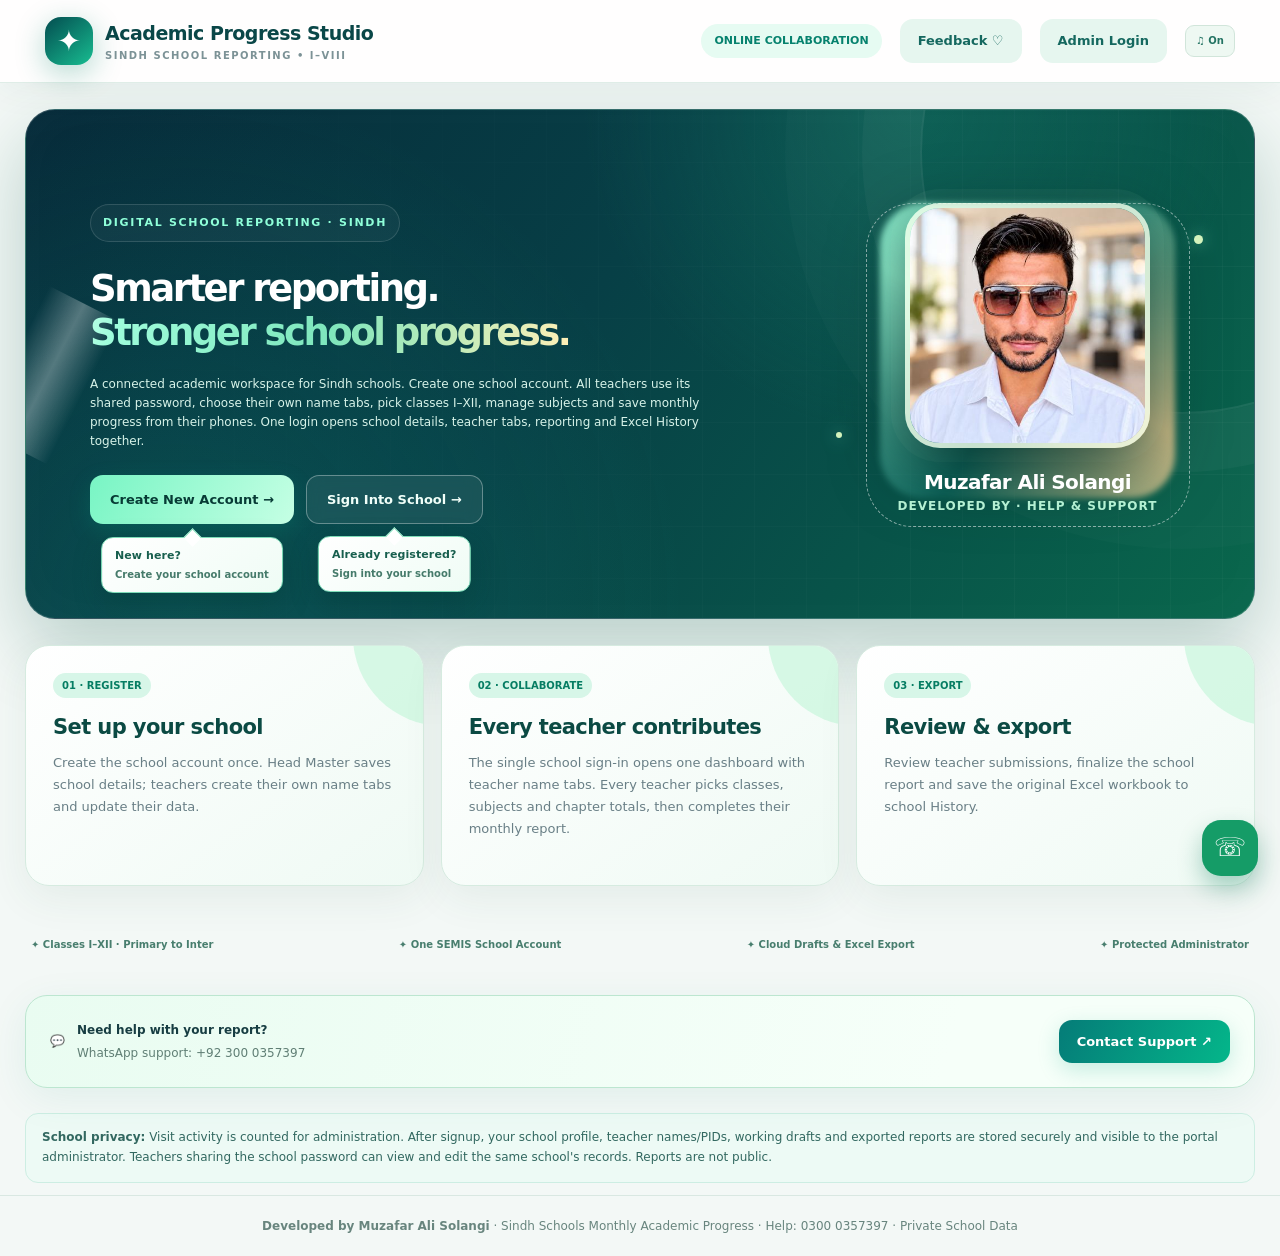
==== index.html @ fbe93593 "Remove redundant month sidebar and popover scripts; keep simple Teachers → Monthly → Excel History n" ====
<!doctype html><html lang="en"><head><meta charset="utf-8"><meta name="viewport" content="width=device-width,initial-scale=1"><meta name="description" content="School Monthly Academic Progress Portal: one SEMIS/password login, Class I–XII, cloud draft, one-sheet Excel reports and private administrator."><title>Academic Progress Studio | Sindh Schools</title><link rel="stylesheet" href="portal-ux.css?v=3"><link rel="stylesheet" href="premium-home-v2.css?v=1"><link rel="stylesheet" href="studio-v2.css?v=20"><link rel="stylesheet" href="home-navigation-v3.css?v=1"><link rel="stylesheet" href="admin-schools-v2.css?v=2"><link rel="stylesheet" href="whatsapp-recovery-v2.css?v=2"><link rel="stylesheet" href="report-premium-v4.css?v=8"><link rel="stylesheet" href="portal-refinement-v1.css?v=4"><link rel="stylesheet" href="teacher-workspace-v1.css?v=2"><link rel="stylesheet" href="school-staff-v1.css?v=2"><link rel="stylesheet" href="unified-school-v1.css?v=5">
<style>
:root{--emerald:#00a98b;--mid:#0c6c68;--dark:#072f37;--ink:#173d42;--muted:#697f86;--line:#dbeae6;--bg:#f3f8f6;--radius:20px}*{box-sizing:border-box}html{scroll-behavior:smooth}body{font-family:Inter,Segoe UI,system-ui,Arial,sans-serif;background:var(--bg);margin:0;color:var(--ink)}button,input,select,textarea{font:inherit}button{cursor:pointer;border:0}button:disabled{opacity:.55;cursor:not-allowed}a{text-decoration:none;color:inherit}.hidden{display:none!important}.wrap{max-width:1240px;margin:auto;padding:0 25px}.topbar{position:sticky;top:0;z-index:20;background:#fffefef0;backdrop-filter:blur(15px);border-bottom:1px solid #dfede7}.topinner{display:flex;align-items:center;gap:18px;min-height:82px}.logo{width:48px;height:48px;border-radius:16px;background:linear-gradient(145deg,#0d7970,#08d7a7);color:#fff;display:grid;place-items:center;font-size:29px;box-shadow:0 9px 23px #0ca68445}.wordmark b{display:block;color:#0a4748;letter-spacing:-.5px;font-size:19px}.wordmark small{display:block;color:#7c9296;font-size:10px;font-weight:800;letter-spacing:1.5px}.spacer{flex:1}.btn{border-radius:13px;padding:12px 18px;font-weight:750;font-size:13px;display:inline-flex;align-items:center;justify-content:center;gap:7px;transition:transform .2s,box-shadow .2s}.btn:hover:not(:disabled){transform:translateY(-2px)}.primary{background:linear-gradient(115deg,#057c78,#04b68a);color:white;box-shadow:0 7px 22px #00a78433}.ghost{background:#e6f6ef;color:#15685f}.line{border:1px solid #d0e6df;background:white;color:#246461}.danger{background:#ffebeb;color:#ad2530}.navrow{display:flex;gap:10px;align-items:center;flex-wrap:wrap}.hero{margin-top:32px;padding:clamp(26px,4vw,52px);border-radius:30px;background:linear-gradient(110deg,#082f3c,#076453 73%,#06a57c);display:grid;grid-template-columns:1fr 245px;gap:30px;position:relative;overflow:hidden;box-shadow:0 28px 62px #13564724;color:#fff}.hero:after{content:'';position:absolute;width:480px;height:480px;border:2px solid #ffffff15;box-shadow:0 0 0 58px #ffffff08,0 0 0 135px #ffffff04;border-radius:50%;right:-190px;top:-180px}.tag{font-size:11px;letter-spacing:1.7px;font-weight:900;color:#8bffe1}.hero h1{font-size:clamp(31px,4vw,52px);line-height:1.12;letter-spacing:-2px;max-width:720px;margin:20px 0 16px}.hero p{font-size:15px;color:#d0ede6;max-width:620px;line-height:1.8}.hero-actions{display:flex;gap:10px;flex-wrap:wrap;margin-top:22px}.portrait{position:relative;z-index:1;text-align:center;align-self:center}.portrait img{width:min(220px,100%);aspect-ratio:1;object-fit:cover;border-radius:32px;border:5px solid #ffffffa8;box-shadow:0 20px 38px #002a3780}.portrait strong{display:block;margin-top:12px;font-size:15px}.portrait small{color:#9fe9d6}.grid{display:grid;grid-template-columns:repeat(3,minmax(0,1fr));gap:20px}.panel{background:white;border:1px solid #dfece8;border-radius:24px;box-shadow:0 12px 36px #184d3912;padding:27px}.cardsection{margin:26px 0 34px}.panel h2{font-size:22px;margin:0 0 8px;letter-spacing:-.6px}.desc{font-size:13px;line-height:1.7;color:var(--muted);margin:4px 0 18px}.field{margin:14px 0}.field label{font-size:12px;color:#30575b;font-weight:800;display:block;margin-bottom:6px}.field input,.field select,.field textarea{width:100%;padding:12px 13px;border-radius:12px;border:1px solid #ccdfd9;outline:none;color:var(--ink);background:#fbfefd}.field input:focus,.field select:focus,.field textarea:focus{border-color:#0daa8a;box-shadow:0 0 0 3px #ccf8e7}.field small{color:#78908a;font-size:10px;display:block;margin-top:4px}.field textarea{min-height:100px;resize:vertical}.form2{display:grid;grid-template-columns:1fr 1fr;gap:0 13px}.whole{grid-column:1/-1}.authbox{max-width:510px;margin:38px auto}.note{padding:14px 16px;background:#edfaf5;border-radius:13px;border:1px solid #cdeee3;font-size:12px;color:#326860;line-height:1.65}.notice{margin:12px 0;color:#a83226;font-weight:650;font-size:12px;white-space:pre-wrap}.notice.success{color:#007d68}.dashboard{padding:26px 0 42px}.heading{display:flex;align-items:center;justify-content:space-between;gap:16px;flex-wrap:wrap;margin-bottom:17px}.heading h1{margin:5px 0 4px;font-size:29px;letter-spacing:-1px}.heading p{font-size:12px;color:#708681;margin:0}.metrics{display:grid;grid-template-columns:repeat(4,minmax(0,1fr));gap:16px;margin:20px 0}.metric{padding:19px;border:1px solid #dbece4;background:white;border-radius:18px}.metric small{font-size:10px;color:#768a88;font-weight:850;letter-spacing:.7px}.metric b{display:block;font-size:29px;margin:5px 0;color:#078b77}.tablewrap{width:100%;overflow:auto;border-radius:16px;border:1px solid #e2ede9}.table{width:100%;border-collapse:collapse;font-size:12px;min-width:640px}.table th{background:#edf9f4;text-align:left;padding:12px;color:#24685f}.table td{padding:13px 12px;border-top:1px solid #eaf0ee;vertical-align:top}.smallbtn{background:#e4f5ed;color:#006b5a;border-radius:9px;padding:7px 11px;font-size:11px;font-weight:800}.editorframe{display:block;border:1px solid #dcece7;border-radius:23px;width:100%;height:max(75vh,830px);background:#fff}.statusbar{border-radius:12px;padding:10px 13px;font-weight:750;background:#edf9f4;color:#006f5d;font-size:12px}.statusbar.error{background:#fff0ed;color:#b5322c}.row{display:flex;align-items:center;gap:12px;flex-wrap:wrap}.tabs{display:flex;gap:9px;flex-wrap:wrap}.tabs button{border-radius:12px;background:#e5f3ef;color:#316f67;padding:11px 15px;font-weight:800;font-size:12px}.tabs button.active{background:#0b796d;color:#fff}.support{display:flex;gap:12px;align-items:center;padding:21px;border-radius:22px;border:1px solid #c9e8db;background:linear-gradient(100deg,#edfff5,#e4f8f1);margin:25px 0}.support p{margin:4px 0 0;color:#607f75;font-size:12px}.support .spacer{flex:1}.foot{border-top:1px solid #d9e8e2;text-align:center;padding:21px 12px;font-size:12px;color:#68857e}.adminlist{max-height:65vh;overflow:auto}.tiny{color:#79918c;font-size:10px}.chip{display:inline-block;border-radius:999px;padding:5px 9px;font-size:10px;background:#dff6ea;color:#087560;font-weight:850}.pill{border-radius:100px;background:#e6fbf2;color:#06826e;font-size:11px;font-weight:800;padding:9px 13px}.urgent{background:#ffeae7;color:#ad4936}.badgecount{display:inline-flex;padding:2px 6px;border-radius:7px;background:#fbd4cd;color:#a52d25;font-size:10px;font-weight:900}.feedbackquote{padding:14px;background:#f5faf7;border-radius:12px;margin:10px 0}.feedbackquote p{margin:6px 0 8px;white-space:pre-wrap}.devbox{display:flex;align-items:center;gap:13px;padding:14px;background:white;border-radius:18px}.devbox img{width:60px;height:60px;border-radius:16px;object-fit:cover}.devbox small{display:block;color:#6e8980}.mono{font-family:ui-monospace,monospace;overflow-wrap:anywhere}.floating{position:fixed;right:22px;bottom:24px;width:56px;height:56px;border-radius:19px;background:#159c67;color:white;box-shadow:0 12px 24px #04795455;font-size:26px;z-index:29;display:grid;place-items:center}@media(max-width:820px){.hero{grid-template-columns:1fr}.portrait{display:flex;align-items:center;text-align:left;gap:14px}.portrait img{width:85px;border-radius:17px}.portrait strong{margin-top:0}.grid{grid-template-columns:1fr}.metrics{grid-template-columns:repeat(2,1fr)}.wrap{padding:0 13px}.panel{padding:18px}.hero{padding:24px}.hero h1{letter-spacing:-1px}.topinner{min-height:74px}.wordmark b{font-size:15px}.wordmark small{font-size:8px}.topinner>.ghost{display:none}.form2{grid-template-columns:1fr}}
</style></head><body>
<header class="topbar"><div class="wrap topinner"><a href="#" class="row" onclick="show('landing');return false"><div class="logo">✦</div><div class="wordmark"><b>Academic Progress Studio</b><small>SINDH SCHOOL REPORTING • I–VIII</small></div></a><div class="spacer"></div><span class="pill" id="connection">ONLINE COLLABORATION</span><button class="btn ghost" onclick="show('feedback')">Feedback ♡</button><button id="headerAdmin" class="btn ghost" onclick="show('admin-login')">Admin Login</button><button id="headerLogout" class="btn ghost hidden" onclick="logout()">Sign Out ↗</button></div></header>
<main class="wrap">
<section id="landing"><div class="hero"><div><span class="tag">DIGITAL SCHOOL REPORTING · SINDH</span><h1>Smarter academic progress.<br>One connected school workspace.</h1><p>Register once using your school's SEMIS Code. HM creates the school account once. Every teacher signs in with the school password, picks their name tab, and saves classes, subjects and monthly progress from any phone. HM reviews all monthly drafts and exports the official Excel Proforma.</p><div class="hero-actions"><button class="btn primary" onclick="show('signup')">Create School Account →</button><button class="btn line" onclick="show('signin')">Sign In to Continue</button></div></div><div class="portrait"><img src="[data-uri]" alt="Portrait of portal developer"><div><strong>Muzafar Ali Solangi</strong><small>Developed by · Help & Support</small></div></div></div>
<div class="grid cardsection"><div class="panel"><span class="chip">01 · REGISTER</span><h2>One SEMIS account</h2><p class="desc">HM creates the school account and shares the login credentials with teachers. No separate teacher accounts needed.</p></div><div class="panel"><span class="chip">02 · COLLABORATE</span><h2>Resume any month</h2><p class="desc">Drafts stay connected to the SEMIS Code. Reopen existing work from any phone or PC and carry forward previous progress.</p></div><div class="panel"><span class="chip">03 · EXPORT</span><h2>Original Excel proforma</h2><p class="desc">Export your single-sheet Excel report. Previous reports and downloaded files are accessible again from Export History.</p></div></div>
<div class="support"><div>💬</div><div><b>Need help with your report?</b><p>WhatsApp support: +92 300 0357397</p></div><div class="spacer"></div><a href="https://wa.me/923000357397?text=Assalamualaikum%2C%20I%20need%20help%20with%20the%20Academic%20Progress%20Portal" target="_blank" rel="noopener" class="btn primary">Contact Support ↗</a></div>
<p class="note"><b>School privacy:</b> Visit activity is counted for administration. After signup, your school profile, teacher names/PIDs, working drafts and exported reports are stored securely and visible to the portal administrator. Teachers sharing the school password can view and edit the same school's records. Reports are not public.</p></section>
<section id="signup" class="hidden authbox panel"><h2>Create School Account</h2><p class="desc">The HM registers the school once. Teachers can use the same school's login from different devices to complete their assigned subject details.</p><div class="nextGuide" id="signupGuide"><span class="guideIcon">✦</span><div><strong id="signupGuideTitle">Step 1 — School SEMIS Code</strong><p id="signupGuideText">Enter the school's official SEMIS Code. This will become your sign-in username.</p></div><span id="signupGuideCounter">1 / 6</span></div><form id="signupForm"><div class="field"><label>School SEMIS Code — Username</label><input name="semis" inputmode="numeric" minlength="8" maxlength="12" pattern="[0-9]{8,12}" required placeholder="e.g. 416030386"></div><div class="field"><label>Official School Name</label><input name="school_name" maxlength="220" required placeholder="GBPS / GGPS School Name"></div><div class="field"><label>Head Master / Head Mistress Name</label><input name="hm_name" maxlength="180" required placeholder="Full name"></div><div class="field"><label>Head Teacher Gender (Required)</label><select name="hm_gender" required><option value="">Select gender</option><option value="male">Male · Head Master</option><option value="female">Female · Head Mistress</option></select></div><div class="field"><label>Create School Password</label><div class="passwordLine"><input id="signupPassword" type="password" name="password" minlength="8" maxlength="128" autocomplete="new-password" required placeholder="Any mix of letters, numbers or symbols"><button type="button" class="passwordEye" data-toggle-pass="signupPassword" aria-label="Show or hide password">Show</button></div><small>Choose 8–128 characters. Letters, numbers and symbols are all accepted; numbers only are not required.</small><div class="passwordStrength"><i id="passwordStrengthBar"></i></div><small id="passwordStrengthText">Create a password that is difficult for outsiders to guess.</small></div><div class="field"><label>Confirm School Password</label><div class="passwordLine"><input id="confirmPassword" type="password" name="confirm_password" minlength="8" maxlength="128" autocomplete="new-password" required placeholder="Type your chosen password again"><button type="button" class="passwordEye" data-toggle-pass="confirmPassword" aria-label="Show or hide password">Show</button></div><small id="confirmHint">Enter exactly the same password to confirm.</small></div><div class="teacherGuide">👥 <div><strong>Multiple teachers, one school account</strong><p>Many teachers from this school can log in at the same time on their own phones to fill in their respective subject details. Each teacher should use <b>Save Draft</b> after making changes; if another teacher has saved a newer version, the portal will guide you to refresh.</p></div></div><label class="note" style="display:block"><input type="checkbox" name="ack" required> I understand that authorized school teachers and the portal administrator can access school records.</label><div class="row" style="margin-top:18px"><button class="btn primary" type="submit">Create & Continue →</button><button class="btn line" type="button" onclick="show('signin')">Already Registered?</button></div><div class="notice" id="signupMsg"></div></form></section>
<section id="signin" class="hidden authbox panel"><h2>School Login</h2><p class="desc">One login for the whole school. Enter SEMIS and school password, then open Teachers to select or create your name.</p><form id="signinForm"><div class="field"><label>SEMIS Code (Username)</label><input name="semis" inputmode="numeric" pattern="[0-9]{8,12}" required></div><div class="field"><label>School Password</label><input type="password" name="password" required></div><div class="row"><button class="btn primary">Sign In to School →</button><button type="button" class="btn ghost" onclick="show('reset')">Forgot Password?</button></div><div class="notice" id="signinMsg"></div></form><p class="teacherSignpost">HM and teachers use this one login.</p></section>
<section id="reset" class="hidden authbox panel"><h2>Forgot School Password?</h2><p class="desc">Enter the school's registered details to request account reset. The administrator will contact the Head Teacher on the same submitted WhatsApp number after approval.</p><form id="resetRequestForm">
<div class="field"><label>School SEMIS Code</label><input name="semis" inputmode="numeric" pattern="[0-9]{8,12}" maxlength="12" required placeholder="School SEMIS Username"></div>
<div class="field"><label>Official School Name</label><input name="school_name" maxlength="220" required placeholder="School name on your existing account"></div>
<div class="field"><label>Head Master / Head Mistress Name</label><input name="hm_name" maxlength="180" required placeholder="Registered HM name"></div>
<div class="field"><label>Head Teacher WhatsApp Number</label><input name="phone" inputmode="tel" maxlength="35" required placeholder="03XXXXXXXXX"></div>
<button class="btn primary" type="submit">Send Account Reset Request →</button><div id="resetMsg" class="notice" role="status" aria-live="polite"></div>
<div class="recoveryPromise">🔒 Only account access will be reset. Previously saved teachers, drafts, monthly reports and exports will stay stored in the database.</div>
</form></section>
<section id="feedback" class="hidden authbox panel"><h2>Send Portal Feedback</h2><p class="desc">Tell us what worked or needs improvement. Your message is visible to the administrator only.</p><form id="feedbackForm"><div class="field"><label>Your Name</label><input name="sender_name" required></div><div class="field"><label>School Name (Optional)</label><input name="school_name"></div><div class="field"><label>SEMIS (Optional)</label><input name="semis"></div><div class="field"><label>Rating</label><select name="rating"><option value="5">★★★★★ Excellent</option><option value="4">★★★★ Very Good</option><option value="3">★★★ Good</option><option value="2">★★ Fair</option><option value="1">★ Needs Improvement</option></select></div><div class="field"><label>Your Feedback</label><textarea name="feedback" minlength="5" maxlength="2000" required></textarea></div><button class="btn primary">Submit Private Feedback</button><div class="notice" id="feedbackMsg"></div></form></section>
<section id="admin-login" class="hidden authbox panel"><h2>Private Administrator Login</h2><p class="desc">Only the portal owner can view all school records, drafts, export files, reset requests and feedback.</p><form id="adminForm"><div class="field"><label>Admin Username</label><input name="username" autocomplete="username" required></div><div class="field"><label>Admin Password</label><input name="password" type="password" autocomplete="current-password" required></div><button class="btn primary">Secure Admin Login →</button><div class="notice" id="adminMsg"></div></form></section>
<section id="schooldash" class="hidden dashboard"><div class="heading"><div><span class="tag" style="color:#078875">SCHOOL WORKSPACE</span><h1 id="dashName">School Dashboard</h1><p id="dashSemis"></p></div><div class="row"><span class="pill">School Workspace · Online</span><button class="btn ghost" onclick="logout()">Sign Out</button></div></div><div class="metrics" id="schoolMetrics"></div><div class="tabs" id="schoolTabs"><button class="active" data-workflow-tab="teachers" onclick="dashTab('teachers',this)">1 · Teachers & Subjects</button><button data-workflow-tab="history" onclick="dashTab('history',this)">3 · Excel History</button></div><div class="simpleWorkflow" id="simpleWorkflow" aria-label="Academic reporting workflow"><span><b>1</b> Teachers & Subjects</span><span><b>2</b> Monthly Progress</span><span><b>3</b> Final → Submit → Export</span></div>
<div id="school-overview" class="panel" style="margin-top:16px"><h2>Monthly Academic Reports</h2><p class="desc">Select a reporting month, reopen existing work, or start a new month. Chapters completed earlier will carry forward automatically when you create the next month's draft.</p><div class="workflowStrip"><span><b>1</b> Select Month</span><span><b>2</b> Add Teachers</span><span><b>3</b> Update Subjects</span><span><b>4</b> Save Draft</span><span><b>5</b> Export Excel</span></div><div class="row" style="margin:18px 0"><div class="monthPicker"><div><label for="newMonthName">Reporting Month</label><select id="newMonthName" aria-label="Select reporting month"><option value="01">January</option><option value="02">February</option><option value="03">March</option><option value="04">April</option><option value="05">May</option><option value="06">June</option><option value="07">July</option><option value="08">August</option><option value="09">September</option><option value="10">October</option><option value="11">November</option><option value="12">December</option></select></div><div><label for="newMonthYear">Reporting Year</label><select id="newMonthYear" aria-label="Select reporting year"></select></div><button class="btn primary" type="button" onclick="openSelectedMonth()">Open / Start Month →</button></div><p id="monthGuide" class="monthGuide">Step 1: Select your reporting month and year. Step 2: Open or resume the report. Step 3: Save your draft as teachers work.</p></div><div id="periodTable"></div></div>
<div id="school-editor" class="hidden" style="margin-top:16px"><div class="row" style="margin:13px 0"><b id="editorTitle">Report Editor</b><span class="spacer"></span><span id="saveStatus" class="statusbar">Loading school draft…</span><button class="btn ghost" onclick="manualSaveDraft()">Save Draft Now</button><button class="btn line" onclick="dashTab('history',document.querySelectorAll('#schoolTabs button')[2])">Export History</button></div><iframe id="editor" class="editorframe" src="MPR_Online_Editor.html?v=13" title="STBB Course Builder and Excel Proforma"></iframe></div>
<div id="school-history" class="hidden panel" style="margin-top:16px"><div class="heading"><div><h2>Exported Report History</h2><p>Original Excel .xlsx files remain linked to your school SEMIS account.</p></div><button class="btn ghost" onclick="loadHistory()">Refresh ↻</button></div><div id="historyTable"></div></div>
<div id="school-teachers" class="hidden" style="margin-top:12px"><div class="unifiedTeachersHeading"><div><span>ONE SCHOOL ACCOUNT · SHARED TEAM</span><h2>Teachers & Subject Progress</h2><p>Select your name, choose classes, manage subjects, and save monthly progress. All data stays with your school.</p></div><button class="btn ghost" type="button" onclick="SharedStaff.enter(true)">↻ Refresh Teachers</button></div><div id="teacherdash" class="teacherDash">
<div class="teacherDashHeader"><div><span>TEAM WORKSPACE</span><h1 id="teacherHeading">Teaching Staff</h1><p id="teacherSemis"></p></div><div class="teacherTopNav"><button type="button" data-teacher-home>⌂ Names</button><button type="button" data-teacher-back>← Back</button><button type="button" onclick="dashTab('overview',document.querySelector('#schoolTabs button'))">School Home ↗</button></div></div>
<div class="teacherDashTabs" id="teacherTabs"></div><div class="teacherDashGrid"><aside id="teacherSide"></aside><div id="teacherView"><div class="teacherLoading">Loading your profile…</div></div></div><p id="teacherNotice" role="status" aria-live="polite"></p>
</div></div>
 <div id="school-feedbackschool" class="hidden panel" style="margin-top:16px"><h2>Help & Feedback</h2><p class="desc">Portal feedback is private to its developer and administrator.</p><button class="btn primary" onclick="show('feedback')">Send Feedback →</button><a class="btn ghost" href="https://wa.me/923000357397" target="_blank" rel="noopener">WhatsApp Help ↗</a></div></section>
<section id="admindash" class="hidden dashboard"><div class="heading"><div><span class="tag" style="color:#078875">PRIVATE MANAGEMENT</span><h1>Administrator Control Center</h1><p>School accounts, drafts, exports, feedback and password approvals.</p></div><div class="row"><span id="pendingBadge" class="pill urgent hidden">Pending Recovery</span><button class="btn ghost" onclick="loadAdmin()">Refresh ↻</button><button class="btn ghost" onclick="logout()">Sign Out</button></div></div><div class="metrics" id="adminMetrics"></div><div class="tabs" id="adminTabs"><button class="active" onclick="adminTab('schools',this)">Schools</button><button onclick="adminTab('drafts',this)">Saved Work</button><button onclick="adminTab('reports',this)">Exported Files</button><button onclick="adminTab('feedback',this)">Feedback</button><button onclick="adminTab('resets',this)">Reset Requests <span id="resetCount" class="badgecount">0</span></button></div>
<div class="panel" style="margin-top:16px"><div class="row" style="margin-bottom:15px"><input id="adminSearch" oninput="renderAdminTables()" placeholder="Search school / SEMIS / HM" style="flex:1;max-width:420px;padding:11px;border:1px solid #d7e7df;border-radius:12px"><span class="spacer"></span><span class="tiny">School data is accessible only after admin sign-in.</span></div><div id="admin-schools"></div><div id="admin-drafts" class="hidden"></div><div id="admin-reports" class="hidden"></div><div id="admin-feedback" class="hidden"></div><div id="admin-resets" class="hidden"></div></div>
<div id="adminEdit" class="hidden" style="margin-top:17px"><div class="row" style="margin:10px 0"><b id="adminEditTitle">School Report</b><span class="spacer"></span><span id="adminSaveStatus" class="statusbar">Ready</span><button class="btn ghost" onclick="manualSaveDraft()">Save Reviewed Changes</button></div><iframe id="adminEditor" class="editorframe" src="MPR_Online_Editor.html?v=12" title="Administrator editable school draft"></iframe></div>
<div class="panel" style="margin-top:16px"><h2>Change Admin Password</h2><p class="desc">The admin password is stored as a salted hash on the server, never in the website source.</p><form id="changeAdminForm" class="row"><input name="old_password" type="password" placeholder="Current password" required style="padding:10px;border-radius:10px;border:1px solid #d5e6dc"><input name="new_password" type="password" minlength="10" placeholder="New secure password (10+ chars)" required style="padding:10px;border-radius:10px;border:1px solid #d5e6dc"><button class="btn ghost">Change Password</button><span id="changeAdminMsg" class="notice"></span></form></div></section>
</main><div id="saveFloat" class="saveFloat hidden" aria-live="polite"><div class="saveFloatInfo"><span class="syncPulse" id="syncPulse"></span><span id="liveSaveText"></span></div><button type="button" id="floatingSaveBtn" onclick="manualSaveDraft()">💾 Save Draft</button></div><div id="saveDialog" class="saveDialog hidden" role="dialog" aria-modal="true" aria-labelledby="saveDialogTitle"><div class="saveBackdrop"></div><div class="saveCard"><div class="saveIcon" id="saveDialogIcon">💾</div><h2 id="saveDialogTitle">Unsaved Draft Changes</h2><p id="saveDialogBody">Your latest changes have not been saved to the cloud. Save before signing out.</p><div id="saveDialogActions" class="saveActions"><button class="btn primary" type="button" onclick="saveAndLogout()">Save Draft & Sign Out</button><button class="btn ghost" type="button" onclick="closeSaveDialog()">Continue Editing</button></div><p class="saveDialogHint" id="saveDialogHint">Your work will stay linked to this school.</p></div></div><div id="saveToast" class="saveToast hidden" role="status" aria-live="polite"></div><footer class="foot"><b>Developed by Muzafar Ali Solangi</b> · Sindh Schools Monthly Academic Progress · Help: <a href="https://wa.me/923000357397" target="_blank">0300 0357397</a> · Private School Data</footer><a class="floating" href="https://wa.me/923000357397" target="_blank" rel="noopener" title="WhatsApp Help">☏</a>
<script>
'use strict';
const API='https://oypqcizrlhdouygvazyb.supabase.co/functions/v1/mpr-secure-portal';
const $=id=>document.getElementById(id);const esc=v=>String(v??'').replace(/[&<>"']/g,c=>({'&':'&amp;','<':'&lt;','>':'&gt;','"':'&quot;',"'":'&#39;'}[c]));
let auth=JSON.parse(localStorage.getItem('mpr_session_v1')||'null'),account=null,period=null,version=0,saveTimer=null,pendingState=null,saving=false,editorReady=false,adminEdit=null,adminData=null,history=[],periods=[],template=null,activeView='landing';
let monthNow=new Date();
function show(id){document.querySelectorAll('main.wrap > section').forEach(s=>s.classList.add('hidden'));$(id)?.classList.remove('hidden');activeView=id;$('headerLogout').classList.toggle('hidden',!auth);$('headerAdmin').classList.toggle('hidden',!!auth);window.scrollTo(0,0)}
async function request(action,data={},protectedCall=true){const headers={'Content-Type':'application/json'};if(protectedCall&&auth?.token)headers.Authorization='Bearer '+auth.token;const resp=await fetch(API,{method:'POST',headers,body:JSON.stringify({action,...data}),cache:'no-store'});let result=await resp.json().catch(()=>({}));if(!resp.ok||result.error){const err=new Error(result.error||'Request failed: '+resp.status);err.httpStatus=resp.status;throw err;}return result}
function status(msg,bad=false,which='saveStatus'){let el=$(which);if(el){el.textContent=msg;el.classList.toggle('error',!!bad)}}
function formObj(form){return Object.fromEntries(new FormData(form).entries())}
function setNotice(id,s,good=false){$(id).textContent=s;$(id).classList.toggle('success',good)}
function saveAuth(r){auth={token:r.token,admin:r.admin,role:r.role||(r.admin?'admin':'hm'),teacher_id:r.teacher_id||null,semis:r.semis,expires_at:r.expires_at};localStorage.setItem('mpr_session_v1',JSON.stringify(auth))}
async function postLogin(result){saveAuth(result);if(auth.admin){show('admindash');await loadAdmin()}else{const me=await request('me');auth.role=me.role||auth.role;account=me.school;localStorage.setItem('mpr_account_cache',JSON.stringify(account));localStorage.setItem('mpr_session_v1',JSON.stringify(auth));show('schooldash');await refreshSchool()}}
$('signupForm').onsubmit=async e=>{e.preventDefault();let f=formObj(e.target);if(f.password!==f.confirm_password){setNotice('signupMsg','Passwords do not match. Please confirm your password.');$('confirmPassword').focus();return}setNotice('signupMsg','Creating your school account…');try{await postLogin(await request('signup',f,false));setNotice('signupMsg','School registered successfully',true)}catch(err){setNotice('signupMsg',err.message)}};
$('signinForm').onsubmit=async e=>{e.preventDefault();setNotice('signinMsg','Signing in…');try{await postLogin(await request('signin',formObj(e.target),false))}catch(err){setNotice('signinMsg',err.message)}};
$('adminForm').onsubmit=async e=>{e.preventDefault();try{await postLogin(await request('admin-signin',formObj(e.target),false))}catch(err){setNotice('adminMsg',err.message)}};
$('resetRequestForm').onsubmit=async e=>{e.preventDefault();try{let r=await request('request-reset',formObj(e.target),false);setNotice('resetMsg',r.message||'Sent to administrator.',true)}catch(err){setNotice('resetMsg',err.message)}};
$('recoveryForm').onsubmit=async e=>{e.preventDefault();try{await postLogin(await request('reset-confirm',formObj(e.target),false));setNotice('recoveryMsg','Account restored; all previous reports remain saved.',true)}catch(err){setNotice('recoveryMsg',err.message)}};
$('feedbackForm').onsubmit=async e=>{e.preventDefault();try{await request('feedback',formObj(e.target),false);setNotice('feedbackMsg','Thank you! Feedback sent privately.',true);e.target.reset()}catch(err){setNotice('feedbackMsg',err.message)}};
$('changeAdminForm').onsubmit=async e=>{e.preventDefault();try{let r=await request('admin-change-password',formObj(e.target));$('changeAdminMsg').textContent=r.message;setTimeout(logout,1800)}catch(err){$('changeAdminMsg').textContent=err.message}};
async function logout(){try{if(auth)await request('logout')}catch{}auth=null;account=null;version=0;pendingState=null;period=null;adminEdit=null;localStorage.removeItem('mpr_session_v1');show('landing')}
function dashTab(tab,btn){if(['overview','editor','feedbackschool'].includes(tab)){if(typeof Studio!=='undefined'){Studio.showPanel();return}tab='teachers';}['overview','editor','history','feedbackschool','teachers'].forEach(t=>$('school-'+t).classList.toggle('hidden',t!==tab));document.querySelectorAll('#schoolTabs button').forEach(x=>x.classList.toggle('active',x===btn));const line=$('simpleWorkflow');if(line)line.dataset.active=tab==='teachers'?'teachers':tab==='history'?'history':'progress';if(tab==='history')loadHistory();if(tab==='teachers'&&typeof SharedStaff!=='undefined')SharedStaff.enter()}
function adminTab(tab,btn){['schools','drafts','reports','feedback','resets'].forEach(t=>$('admin-'+t).classList.toggle('hidden',t!==tab));document.querySelectorAll('#adminTabs button').forEach(x=>x.classList.toggle('active',x===btn));renderAdminTables()}
function oneMetric(name,val){return '<div class="metric"><small>'+esc(name)+'</small><b>'+esc(val)+'</b></div>'}
async function refreshSchool(){let [p,h]=await Promise.all([request('periods'),request('history')]);periods=p.periods||[];history=h.exports||[];$('dashName').textContent=account.school_name;$('dashSemis').textContent='SEMIS '+account.semis+' · '+(account.hm_gender==='female'?'HEAD MISTRESS':'HEAD MASTER')+': '+account.hm_name;$('schoolMetrics').innerHTML=oneMetric('SAVED MONTHS',periods.length)+oneMetric('EXPORTED REPORTS',history.length)+oneMetric('TEACHER ACCESS','One school account')+oneMetric('ONLINE STATUS','Connected');renderPeriodTable()}
function renderPeriodTable(){$('periodTable').innerHTML=periods.length?'<div class="tablewrap"><table class="table"><thead><tr><th>Month</th><th>Last Update</th><th>Version</th><th>Action</th></tr></thead><tbody>'+periods.map(p=>'<tr><td><b>'+esc(p.period)+'</b></td><td>'+esc(new Date(p.updated_at).toLocaleString())+'</td><td>'+esc(p.version)+'</td><td><button class="smallbtn" onclick="openMonth(\''+esc(p.period)+'\')">Continue →</button></td></tr>').join('')+'</tbody></table></div>':'<div class="note">No monthly draft yet. Choose a reporting month and press Open / Start Month.</div>'}
async function openMonth(p){if(typeof Studio!=='undefined'&&auth&&!auth.admin){if(!Studio.getSetup())await Studio.activate();if(Studio.getSetup()){await Studio.openPeriod(p);Studio.showPanel();return;}}if(!/^20\d\d-(0[1-9]|1[0-2])$/.test(p||'')){alert('Select a valid year and month.');return}try{await flushDraft();period=p;adminEdit=null;status('Loading school draft…');let init=template?structuredClone(template):null;if(!init){let fr=$('editor');if(fr.contentWindow){fr.contentWindow.postMessage({type:'mpr-template-pull'},location.origin)};throw new Error('Editor is preparing; please try again in a second')}init.schoolName=account.school_name;init.semis=account.semis;init.hmName=account.hm_name;init.hmDesignation=account.hm_gender==='female'?'HEAD MISTRESS':'HEAD MASTER';init.teachers=[{id:'t1',name:account.hm_name,pid:'',designation:'PST (BPS-14)'}];for(let bks of Object.values(init.books||{}))for(let b of bks){b.previous=0;b.current=0;b.notebook=0;b.cleanliness='';b.feedback='';b.suggestion=''}
let r=await request('open-period',{period:p,initial_state:init});version=r.version;pendingState=r.state;$('editorTitle').textContent='School Draft · '+p;dashTab('editor',document.querySelectorAll('#schoolTabs button')[1]);let frame=$('editor');if(editorReady)frame.contentWindow.postMessage({type:'mpr-hydrate',state:r.state},location.origin);status('✓ Draft loaded · version '+version);await refreshSchool()}catch(e){status(e.message,true);alert(e.message)}}
async function flushDraft(){if(saveTimer){clearTimeout(saveTimer);saveTimer=null}if(!pendingState||!period||!auth)return;if(saving)return;let state=structuredClone(pendingState),ver=version;pendingState=null;saving=true;status('Saving school draft…',false,auth.admin?'adminSaveStatus':'saveStatus');try{let r=auth.admin?await request('admin-save',{semis:adminEdit.semis,period:adminEdit.period,state,version:ver}):await request('save-draft',{period,state,version:ver});version=r.version;status('✓ Cloud saved · version '+version,false,auth.admin?'adminSaveStatus':'saveStatus')}catch(err){if(err.message.includes('Another teacher')||err.message.includes('changed elsewhere')){localStorage.setItem('mpr_conflict_backup',JSON.stringify({state,at:new Date().toISOString()}));status('⚠ Changes elsewhere: your unsaved work was backed up locally. Reload the latest report.',true,auth.admin?'adminSaveStatus':'saveStatus');alert('Another teacher saved a newer draft. Your current edits were backed up locally; reload the month before continuing.')}else{pendingState=state;status('⚠ Save failed: '+err.message,true,auth.admin?'adminSaveStatus':'saveStatus')}}finally{saving=false;if(pendingState&&!saveTimer)saveTimer=setTimeout(flushDraft,1600)}}
window.addEventListener('message',async e=>{if(e.origin!==location.origin)return;let frame=auth?.admin?$('adminEditor'):$('editor');if(e.source!==frame.contentWindow)return;let d=e.data||{};if(d.type==='mpr-editor-ready'){template=d.state;editorReady=true;if(pendingState)frame.contentWindow.postMessage({type:'mpr-hydrate',state:pendingState},location.origin);return}if(d.type==='mpr-save'){if(!auth||(!period&&!adminEdit))return;pendingState=d.state;status('Editing · cloud save queued',false,auth.admin?'adminSaveStatus':'saveStatus');clearTimeout(saveTimer);saveTimer=setTimeout(flushDraft,1450);return}if(d.type==='mpr-export-error'&&!auth.admin){const msg='Workbook generation failed: '+String(d.error||'Please retry');status(msg,true);if(typeof Studio!=='undefined')Studio.exportMessage?.(msg,true);return}
if(d.type==='mpr-export'&&!auth.admin){
  const frameReply=(ok,error='')=>{try{frame.contentWindow.postMessage({type:'mpr-export-ack',ok,error},location.origin)}catch{}};
  const studioMonth=(typeof Studio!=='undefined'&&Studio.activePeriod?.())||'';
  const targetMonth=studioMonth||period||d.period;
  let archived=false;
  try{
   if(!/^20\d\d-(0[1-9]|1[0-2])$/.test(targetMonth||''))throw Error('Select a reporting month in Monthly Studio before exporting.');
   if(d.period&&d.period!==targetMonth)throw Error('Excel month does not match the selected reporting month. Reopen this month.');
   if(!d.xlsx_base64||!d.filename||!d.state)throw Error('Excel data was not generated correctly.');
   period=targetMonth;
   status('Archiving '+targetMonth+' Excel to cloud History…');
   const report=await request('export',{period:targetMonth,filename:d.filename,xlsx_base64:d.xlsx_base64,state:d.state});
   if(!report.ok)throw Error('Cloud did not confirm Excel storage.');
   archived=true;
   status('✓ Excel archived. Preparing the file download…');
   await Promise.allSettled([loadHistory(),refreshSchool()]);
   if(typeof Studio!=='undefined'&&!auth.admin&&Studio.activePeriod?.()===targetMonth){
    await Studio.markExported();Studio.showPanel();
   }
   try{
    const delivery=MPRDownloads.saveExcel(d.xlsx_base64,d.filename);
    status('✓ '+delivery.message);
    if(typeof Studio!=='undefined')Studio.exportMessage?.('✓ Excel saved to History. '+delivery.message);
    frameReply(true);
   }catch(downloadError){
    status('✓ Excel saved in History. Open History and tap Download: '+downloadError.message,true);
    if(typeof Studio!=='undefined')Studio.exportMessage?.('Excel archived. Open Excel History to download.',true);
    frameReply(true);
   }
  }catch(err){
   status((archived?'✓ Excel already archived. Download from History: ':'⚠ Export failed: ')+err.message,!archived);
   if(typeof Studio!=='undefined')Studio.exportMessage?.((archived?'File archived; retry from Excel History. ':'Export failed: ')+err.message,!archived);
   frameReply(archived,String(err.message||'Please retry'));
  }
 }
});
async function loadHistory(){try{history=(await request('history')).exports||[];let html=history.length?'<div class="exportHistorySummary"><strong>'+history.length+' Excel file'+(history.length===1?'':'s')+' archived</strong><small>Download or view each saved export.</small></div><div class="tablewrap"><table class="table"><tr><th>Date</th><th>Month</th><th>Excel File</th><th>Action</th></tr>'+history.map(x=>'<tr><td>'+esc(new Date(x.created_at).toLocaleString())+'</td><td>'+esc(x.period)+'</td><td>'+esc(x.filename)+'</td><td><button class="smallbtn" onclick="downloadHistory(\''+esc(x.id)+'\')">Download ⬇</button> <button type="button" class="smallbtn" data-export-details="'+esc(x.id)+'">Details & Analytics ↗</button> <button class="smallbtn" onclick="reEditMonth(\''+esc(x.period)+'\')">Re-edit Month ✎</button></td></tr>').join('')+'</table></div>':'<div class="note">No reports exported yet. Once you Submit and Export the monthly report, the Excel file appears here.</div>';$('historyTable').innerHTML=html}catch(e){$('historyTable').textContent=e.message}}
async function reEditMonth(reportMonth){if(!auth||auth.admin)return;const open=typeof Studio!=='undefined'&&Studio.openPeriod;if(!open)return alert('Editor is initializing; open Guided School Studio.');if(!confirm('Open '+reportMonth+' for editing? Your previously exported Excel file will remain safely in History.'))return;await Studio.openPeriod(reportMonth);Studio.showPanel();}
async function downloadHistory(id){try{status('Fetching original Excel file from History…');const data=await request('download-export',{id});const delivery=MPRDownloads.saveExcel(data.xlsx_base64,data.filename);status('✓ '+delivery.message)}catch(e){status('⚠ Download failed: '+e.message,true);alert('Excel Download failed: '+e.message)}}
async function loadAdmin(){try{adminData=await request('admin-overview');let d=adminData,pending=d.resets.filter(r=>r.status==='pending').length;$('adminMetrics').innerHTML=oneMetric('VISITS',d.visits)+oneMetric('UNIQUE SESSIONS',d.unique_sessions)+oneMetric('SCHOOLS',d.schools.length)+oneMetric('EXPORTS',d.exports.length);$('resetCount').textContent=pending;$('pendingBadge').classList.toggle('hidden',!pending);if(pending)$('pendingBadge').textContent=pending+' password request'+(pending>1?'s':'')+' awaiting approval';renderAdminTables()}catch(e){alert('Admin records unavailable: '+e.message)}}
function renderAdminTables(){if(!adminData)return;let d=adminData,q=$('adminSearch').value.trim().toLowerCase();function relevant(semis,other=''){return(semis+' '+other).toLowerCase().includes(q)}let schools=d.schools.filter(x=>relevant(x.semis,x.school_name+' '+x.hm_name));$('admin-schools').innerHTML='<h2>Registered Schools ('+schools.length+')</h2><div class="tablewrap"><table class="table"><tr><th>SEMIS</th><th>School</th><th>Head Teacher</th><th>Drafts</th><th>Exports</th></tr>'+schools.map(x=>'<tr><td class="mono">'+esc(x.semis)+'</td><td><b>'+esc(x.school_name)+'</b><br><span class="tiny">'+esc(new Date(x.created_at).toLocaleDateString())+'</span></td><td>'+esc(x.hm_name)+'</td><td>'+d.drafts.filter(z=>z.semis===x.semis).length+'</td><td>'+d.exports.filter(z=>z.semis===x.semis).length+'</td></tr>').join('')+'</table></div>';
let dr=d.drafts.filter(x=>relevant(x.semis));$('admin-drafts').innerHTML='<h2>Saved Work ('+dr.length+')</h2><div class="tablewrap"><table class="table"><tr><th>School</th><th>Month</th><th>Last Saved</th><th>Review / Edit</th></tr>'+dr.map(x=>'<tr><td>'+esc(x.semis)+'</td><td>'+esc(x.period)+'</td><td>'+esc(new Date(x.updated_at).toLocaleString())+'</td><td><button class="smallbtn" onclick="adminOpenDraft(\''+esc(x.semis)+'\',\''+esc(x.period)+'\')">Open Draft ↗</button></td></tr>').join('')+'</table></div>';
let ex=d.exports.filter(x=>relevant(x.semis));$('admin-reports').innerHTML='<h2>Exported Excel Files ('+ex.length+')</h2><div class="tablewrap"><table class="table"><tr><th>SEMIS</th><th>Month</th><th>File</th><th>Download</th></tr>'+ex.map(x=>'<tr><td>'+esc(x.semis)+'</td><td>'+esc(x.period)+'</td><td>'+esc(x.filename)+'</td><td><button class="smallbtn" onclick="downloadHistory(\''+esc(x.id)+'\')">Download ⬇</button> <button type="button" class="smallbtn" data-export-details="'+esc(x.id)+'">Details & Analytics ↗</button></td></tr>').join('')+'</table></div>';
$('admin-feedback').innerHTML='<h2>Private Feedback ('+d.feedback.length+')</h2>'+d.feedback.map(x=>'<div class="feedbackquote"><div class="row"><b>'+esc(x.sender_name)+'</b><span class="chip">'+esc('★'.repeat(x.rating||0))+'</span><span class="spacer"></span><small>'+esc(new Date(x.created_at).toLocaleString())+'</small></div><p>'+esc(x.feedback)+'</p><small>'+esc(x.school_name||'')+' · '+esc(x.semis_code||'')+'</small></div>').join('');
$('admin-resets').innerHTML='<h2>Password Recovery Approval ('+d.resets.length+')</h2><p class="desc">Verify the requesting Head Teacher independently. Once approved, give the one-time recovery code privately to the HM.</p>'+d.resets.filter(x=>relevant(x.semis,x.requester)).map(x=>'<div class="feedbackquote"><div class="row"><b>'+esc(x.semis)+'</b><span class="chip">'+esc(x.status)+'</span><span class="spacer"></span><small>'+esc(new Date(x.created_at).toLocaleString())+'</small></div><p>Requester: '+esc(x.requester)+' · Contact: '+esc(x.phone)+'<br>Reason: '+esc(x.note)+'</p>'+(x.status==='pending'?'<button class="btn primary" onclick="approveReset(\''+esc(x.id)+'\')">Approve & Generate Code</button>':'')+'</div>').join('')}
async function approveReset(id){if(!confirm('Have you verified this requester is the real school HM?'))return;try{let r=await request('admin-approve-reset',{id});prompt('One-time recovery code (COPY and share privately with the verified HM; expires in 48 hours):',r.recovery_code);await loadAdmin()}catch(e){alert(e.message)}}
async function adminOpenDraft(semis,p){try{await flushDraft();let r=await request('admin-draft',{semis,period:p});adminEdit={semis,period:p};period=p;version=r.version;pendingState=r.state;$('adminEdit').classList.remove('hidden');$('adminEditTitle').textContent='Review & Edit · SEMIS '+semis+' · '+p;let fr=$('adminEditor');if(fr.contentWindow)fr.contentWindow.postMessage({type:'mpr-hydrate',state:r.state},location.origin);$('adminEdit').scrollIntoView({behavior:'smooth'});status('Ready to review · version '+version,false,'adminSaveStatus')}catch(e){alert(e.message)}}
async function init(){try{let id=sessionStorage.getItem('mpr_session_id');if(!id){id=crypto.randomUUID();sessionStorage.setItem('mpr_session_id',id)}request('visit',{session_token:id,page:'home'},false).catch(()=>{});}catch{}
if(auth?.token){try{let me=await request('me');if(me.role==='staff'||me.role==='teacher'){try{await request('logout')}catch{}auth=null;account=null;localStorage.removeItem('mpr_session_v1');show('signin');setNotice('signinMsg','Please sign in once using the updated single School Login. Your saved data is unchanged.');return}if(me.admin){show('admindash');await loadAdmin()}else{account=me.school;auth.role=me.role||auth.role||'hm';auth.teacher_id=me.teacher_id||null;localStorage.setItem('mpr_session_v1',JSON.stringify(auth));localStorage.setItem('mpr_account_cache',JSON.stringify(account));show('schooldash');await refreshSchool()}return}
catch(e){if(e.httpStatus===401||e.httpStatus===403){auth=null;account=null;localStorage.removeItem('mpr_session_v1');localStorage.removeItem('mpr_account_cache');show('signin');setNotice('signinMsg','Session expired. Please sign in securely again.');return}
if(auth.admin){show('admindash');setTimeout(()=>init(),8000)}else{try{account=account||JSON.parse(localStorage.getItem('mpr_account_cache')||'null')}catch{}if(account){show('schooldash');$('dashName').textContent=account.school_name;$('dashSemis').textContent='Connection unavailable · Account kept signed in';setTimeout(()=>init(),8000)}else{show('signin');setNotice('signinMsg','Connection unavailable. Your saved sign-in is preserved; retry when online.')}}return}}
show('landing')};init();
setInterval(()=>{if(auth?.admin&&activeView==='admindash')loadAdmin().catch(()=>{})},60000);
</script><script src="portal-ux.js?v=8"></script><script src="premium-home-v2.js?v=4"></script><script src="whatsapp-recovery-v2.js?v=3"></script><script src="studio-core-v2.js?v=41"></script><script src="home-navigation-v3.js?v=7"></script><script src="admin-schools-v2.js?v=4"></script><script src="welcome-hints-v1.js?v=1"></script><script src="export-analytics-v1.js?v=1"></script><script src="excel-download-v2.js?v=5"></script><script src="school-staff-v1.js?v=5"></script><script src="staff-ux-v2.js?v=3"></script><script src="hm-teacher-admin-v1.js?v=8"></script></body></html>
---- portal-ux.css ----
/* Premium progressive guidance + draft-safe overlays */
.nextGuide{--guide-width:20%;position:relative;display:flex;align-items:center;gap:14px;padding:17px 18px 20px;margin:16px 0 23px;border-radius:17px;background:linear-gradient(125deg,#093e42,#116c62);color:white;box-shadow:0 16px 40px #06493f1b;overflow:hidden}
.nextGuide:after{content:"";position:absolute;bottom:0;left:0;height:4px;width:var(--guide-width);background:#95f4d3;transition:width .3s ease}
.nextGuide .guideIcon{font-size:25px;display:grid;place-items:center;background:#ffffff1e;width:48px;height:48px;flex-shrink:0;border-radius:13px}
.nextGuide strong{font-size:15px;display:block;margin-bottom:4px}
.nextGuide p{font-size:12px;line-height:1.6;color:#e6fff8;margin:0}
.nextGuide span:last-child{margin-left:auto;white-space:nowrap;font-size:11px;font-weight:900;opacity:.85}
.passwordLine{display:flex;gap:7px;align-items:stretch}
.passwordLine input{min-width:0;flex:1}
.passwordEye{flex-shrink:0;border:1px solid #b9dcd2;background:#f0faf6;color:#0b6e63;border-radius:10px;padding:0 14px;font-size:12px;font-weight:800}
.passwordLine input:focus,.monthPicker select:focus{box-shadow:0 0 0 4px #14ab8c26}
.passwordStrength{height:5px;margin-top:9px;border-radius:99px;background:#e6efe9;overflow:hidden}
.passwordStrength i{display:block;height:100%;width:0;border-radius:inherit;transition:width .22s,background .22s}
.teacherGuide{display:flex;gap:12px;padding:14px 16px;background:#edfdf5;border:1px solid #ccefe0;border-radius:15px;margin:13px 0;color:#126554}
.teacherGuide strong{font-size:13px}.teacherGuide p{font-size:12px;line-height:1.65;margin:5px 0 0}
.monthPicker{display:flex;gap:12px;flex-wrap:wrap;align-items:end;width:100%;margin-bottom:4px}
.monthPicker>div{flex:1;min-width:165px}
.monthPicker label{display:block;font-size:12px;color:#47766a;font-weight:800;margin-bottom:7px}
.monthPicker select{border:1px solid #bcdacf;background:#fff;color:#153b34;border-radius:12px;padding:12px 34px 12px 14px;min-height:46px;width:100%;font-size:14px;font-weight:700}
.monthPicker>.btn{min-height:46px}
.monthGuide{border-left:3px solid #16b894;padding:10px 13px;background:#edfaf4;color:#32715d;border-radius:0 10px 10px 0;font-size:13px;line-height:1.7;margin:12px 0}
.workflowStrip{display:flex;gap:8px;flex-wrap:wrap;margin:16px 0;padding:13px;border-radius:14px;border:1px solid #d6ebe2;background:#f9fefa}
.workflowStrip span{display:flex;align-items:center;gap:7px;font-size:11px;font-weight:750;color:#367967}
.workflowStrip span b{display:grid;place-items:center;width:23px;height:23px;background:#def7eb;border-radius:50%;color:#007b6b}
.saveFloat{position:fixed;bottom:22px;right:24px;z-index:110;display:flex;align-items:center;gap:15px;padding:10px 12px 10px 16px;border-radius:17px;background:#073f3fef;color:white;border:1px solid #ffffff20;box-shadow:0 15px 54px #063a3b55;backdrop-filter:blur(14px);animation:saveSlide .35s both;max-width:min(510px,calc(100vw - 30px))}
.saveFloat.hidden,.saveDialog.hidden,.saveToast.hidden{display:none!important}
.saveFloatInfo{display:flex;gap:9px;align-items:center;font-weight:700;font-size:12px;line-height:1.4}
.syncPulse{width:9px;height:9px;display:inline-block;flex-shrink:0;background:#81f2c3;border-radius:50%;box-shadow:0 0 0 4px #81f2c322}
.syncPulse.unsaved{background:#f8c56e;box-shadow:0 0 0 4px #ffc26d25}
.syncPulse.busy{animation:uxpulse .85s infinite}
.saveFloat button{background:#98ffe0;border:none;border-radius:11px;padding:12px 15px;font-size:13px;font-weight:900;color:#11463a;white-space:nowrap;cursor:pointer;transition:transform .16s,background .16s}
.saveFloat button:hover{background:white;transform:translateY(-2px)}
.saveFloat button:disabled{opacity:.6;cursor:default}
.saveDialog{position:fixed;inset:0;z-index:1000;display:grid;place-items:center;padding:18px}
.saveBackdrop{position:absolute;inset:0;background:#082f35b8;backdrop-filter:blur(9px);animation:uxfade .22s both}
.saveCard{position:relative;background:#fff;border:1px solid #def2e9;border-radius:27px;padding:35px 33px 25px;max-width:465px;width:100%;box-shadow:0 34px 110px #062c3562;animation:uxmodal .28s both;text-align:center}
.saveIcon{display:grid;place-items:center;border-radius:23px;width:73px;height:73px;margin:0 auto 16px;background:linear-gradient(135deg,#defaf0,#b2f5d9);font-size:32px}
.saveCard h2{margin:0;color:#0a4949;font-size:23px;line-height:1.26;letter-spacing:-.45px}
.saveCard>p{font-size:14px;color:#6c827f;line-height:1.75;margin:13px 0 20px}
.saveActions{display:flex;justify-content:center;gap:10px;flex-wrap:wrap}
.saveActions .btn{flex:1;min-width:170px;min-height:46px}
.saveDialogHint{font-size:11px!important;margin:14px 0 0!important}
.saveToast{position:fixed;top:80px;right:23px;z-index:1100;background:#ecfff7;color:#0f5141;border:1px solid #a5eaca;border-radius:15px;box-shadow:0 12px 50px #0742322c;padding:15px 19px;display:flex;align-items:center;gap:11px;max-width:355px;animation:saveSlide .28s both}
.saveToast.error{background:#fff6f2;color:#862c23;border-color:#f1c5b6}
.toastGlyph{width:33px;height:33px;display:grid;place-items:center;border-radius:50%;background:#c2f5da;font-weight:900;font-size:17px}
.error .toastGlyph{background:#ffdfd3}
.saveToast strong{display:block;font-size:13px}
.saveToast small{display:block;font-size:12px;line-height:1.5;margin-top:3px}
@keyframes uxpulse{50%{opacity:.3;transform:scale(.8)}}@keyframes uxfade{from{opacity:0}to{opacity:1}}@keyframes uxmodal{from{opacity:0;transform:translateY(18px) scale(.96)}to{opacity:1;transform:translateY(0) scale(1)}}@keyframes saveSlide{from{opacity:0;transform:translateY(12px)}to{opacity:1;transform:translateY(0)}}
@media(max-width:620px){.saveFloat{bottom:10px;right:10px;left:10px;justify-content:space-between}.saveFloatInfo{font-size:11px}.saveFloat button{padding:11px}.monthPicker>div{min-width:120px}.monthPicker>.btn{width:100%}.saveCard{padding:26px 18px}.saveActions .btn{width:100%;flex:unset}.nextGuide{padding:13px}.nextGuide .guideIcon{display:none}.workflowStrip{gap:6px}}
@media(prefers-reduced-motion:reduce){.saveFloat,.saveBackdrop,.saveCard,.saveToast{animation:none!important}.syncPulse.busy{animation:none!important}}
---- premium-home-v2.css ----
:root{--pro-deep:#052d32;--pro-green:#0b826f;--pro-mint:#61e5b8;--pro-gold:#ddbf7e}
body{background:radial-gradient(circle at 92% 8%,#e2f7e978,transparent 27%),radial-gradient(circle at 3% 48%,#d4ebe978,transparent 33%),#f2f8f5}
.topbar{background:#fffffff0;border-bottom:1px solid #b6dbce6b;box-shadow:0 5px 36px #164d4310}
.topbar .logo{background:linear-gradient(140deg,#034d50,#18bd91);box-shadow:0 8px 30px #08866a50;animation:brandShine 7s ease-in-out infinite}
.wordmark b{letter-spacing:-.75px}
.btn{position:relative;isolation:isolate;overflow:hidden;transition:transform .28s cubic-bezier(.2,.8,.1,1),box-shadow .25s,filter .25s}
.btn:hover:not(:disabled){transform:translateY(-4px);box-shadow:0 14px 26px #0b79652e;filter:saturate(1.12)}
.btn:active{transform:scale(.97)!important}
.btn::after{content:"";position:absolute;top:-120%;left:-30%;height:340%;width:45%;transform:rotate(27deg) translateX(-350%);background:linear-gradient(90deg,transparent,#ffffff50,transparent);pointer-events:none}
.btn:hover:after{transform:rotate(27deg) translateX(560%);transition:transform .72s ease}
#landing{animation:premiumReveal .8s cubic-bezier(.18,.8,.2,1)}
#landing .hero{min-height:510px;margin-top:26px;padding:clamp(28px,5vw,70px);grid-template-columns:minmax(0,1fr) minmax(225px,325px);align-items:center;gap:clamp(20px,4vw,52px);background:radial-gradient(circle at 72% 0%,#167f6870,transparent 32%),radial-gradient(circle at 12% 96%,#15b29230,transparent 43%),linear-gradient(125deg,#062a39,#073f46 44%,#09674c 100%);border:1px solid #ffffff30;box-shadow:0 30px 75px #0a54453f, inset 0 0 60px #ffffff06}
#landing .hero:before{content:"";position:absolute;inset:0;opacity:.22;pointer-events:none;background-image:linear-gradient(#ffffff24 1px,transparent 1px),linear-gradient(90deg,#ffffff24 1px,transparent 1px);background-size:52px 52px;mask-image:linear-gradient(90deg,transparent,#000)}
#landing .hero:after{width:520px;height:520px;right:-190px;top:-220px;animation:orbitalBreath 9s ease-in-out infinite alternate}
#landing .hero > div:first-child{position:relative;z-index:2}
#landing .hero .tag{color:#8fffd9;background:#ffffff0a;padding:10px 12px;border:1px solid #ffffff22;display:inline-flex;align-items:center;gap:7px;border-radius:99px}
#landing .hero h1{font-size:clamp(35px,4.15vw,63px);font-weight:850;letter-spacing:-2.5px;line-height:1.12;margin:25px 0 19px;max-width:760px;text-wrap:balance}
#landing .hero h1 em{font-style:normal;background:linear-gradient(95deg,#a1ffde,#7ee6bc,#fff0b7);background-clip:text;color:transparent}
#landing .hero p{font-size:clamp(14px,1.1vw,16px);max-width:630px;color:#d7f3e9;line-height:1.9}
#landing .hero-actions{margin-top:26px;gap:11px}
#landing .hero-actions .btn{min-height:49px;border-radius:13px;padding:13px 20px;font-weight:850}
#landing .hero-actions .btn.primary{background:linear-gradient(120deg,#78f5c4,#c5ffe4);color:#073b35}
#landing .hero-actions .btn.line{border-color:#ffffff55;color:#f1fff9;background:#ffffff12;backdrop-filter:blur(8px)}
#landing .portrait{--mx:0deg;--my:0deg;transform:perspective(1000px) rotateX(var(--my)) rotateY(var(--mx));transition:transform .26s cubic-bezier(.1,.7,.2,1);display:flex;align-items:center;flex-direction:column;isolation:isolate}
#landing .portrait:before{content:"";position:absolute;width:295px;height:295px;max-width:114%;aspect-ratio:1;background:conic-gradient(from 30deg,#68ffe84f,#d5c18a,#147b746a,#95f7d4,#68ffe84f);border-radius:43px;z-index:-1;animation:profileHalo 16s linear infinite;filter:blur(3px)}
#landing .portrait:after{content:"";position:absolute;width:322px;height:322px;max-width:132%;border:1px dashed #fff8;border-radius:47px;z-index:-2;animation:profileHalo 28s linear infinite reverse}
#landing .portrait img{width:min(245px,100%);aspect-ratio:1;border-radius:35px;object-fit:cover;border:5px solid #f6ffeccc;box-shadow:0 22px 70px #022723bb,0 0 0 14px #caffd50d;animation:profileFloat 6s ease-in-out infinite;transition:filter .3s}
#landing .portrait:hover img{filter:saturate(1.12) brightness(1.055)}
#landing .portrait strong{margin-top:19px;font-size:20px;letter-spacing:-.6px;color:#ffffff}
#landing .portrait small{font-size:12px;letter-spacing:1px;text-transform:uppercase;font-weight:700;color:#b4f0d3}
#landing .portrait .devSpark{position:absolute;border-radius:99px;background:#d4f3bd;box-shadow:0 0 15px #7ff6ca91;z-index:4;animation:sparkBlink 3s ease-in-out infinite}
#landing .portrait .devSpark.one{top:10%;right:-4%;width:9px;height:9px}
#landing .portrait .devSpark.two{bottom:27%;left:-9%;width:6px;height:6px;animation-delay:1.3s}
#landing .cardsection{gap:17px}
#landing .cardsection .panel{background:linear-gradient(145deg,#ffffff,#effaf4);border:1px solid #d6ebe0;box-shadow:0 12px 42px #285c4413;transition:transform .28s,box-shadow .28s,border-color .28s;position:relative;overflow:hidden;min-height:185px}
#landing .cardsection .panel:before{content:"";position:absolute;width:180px;height:180px;right:-110px;top:-100px;border-radius:50%;background:#c7f7dbaa}
#landing .cardsection .panel:hover{transform:translateY(-9px);box-shadow:0 20px 46px #0b765b26;border-color:#9cdbc5}
#landing .cardsection .panel h2{font-size:21px;margin-top:14px;color:#0b4a43}
#landing .cardsection .panel .chip{background:#d7f6e8;color:#067d63}
#landing .support{padding:24px;background:linear-gradient(105deg,#e9fcf1,#f6fff9 75%);border:1px solid #bce6d0;box-shadow:0 10px 40px #0a886915}
#landing .premiumRibbon{display:flex;align-items:center;gap:15px;flex-wrap:wrap;padding:17px 6px;color:#487e6e;justify-content:space-between}
#landing .premiumRibbon span{display:flex;align-items:center;gap:8px;font-size:12px;font-weight:800}
#landing .premiumRibbon svg{width:18px;height:18px;color:#039a79}
.revealScroll{opacity:0;transform:translateY(22px);transition:opacity .7s,transform .7s}
.revealScroll.inView{opacity:1;transform:translateY(0)}
.authbox{animation:premiumReveal .55s ease-out}
.authbox .panel{border-color:#cfe8df}
#adminTabs button,#schoolTabs button{transition:transform .22s,background .2s,box-shadow .2s}
#adminTabs button:hover,#schoolTabs button:hover{transform:translateY(-3px);box-shadow:0 8px 23px #16826922}
.premiumIntro{background:linear-gradient(120deg,#ebfff6,#f8fffa);padding:17px;border-radius:17px;border:1px solid #c9ecdd;margin-bottom:13px;color:#246c59;font-size:12px;line-height:1.7}
@keyframes premiumReveal{from{opacity:0;transform:translateY(22px)}to{opacity:1;transform:translateY(0)}}@keyframes profileFloat{0%,100%{transform:translateY(0) scale(1)}50%{transform:translateY(-11px) scale(1.01)}}@keyframes profileHalo{to{transform:rotate(360deg)}}@keyframes orbitalBreath{to{transform:translate(-22px,28px) scale(1.1)}}@keyframes brandShine{50%{box-shadow:0 0 0 5px #13c69c19,0 8px 30px #08866a60}}@keyframes sparkBlink{50%{opacity:.25;transform:scale(.65)}}
@media(max-width:900px){#landing .hero{min-height:420px;grid-template-columns:1fr 200px;padding:31px}#landing .portrait img{width:155px}#landing .portrait:before{width:200px;height:200px}#landing .portrait:after{display:none}#landing .hero h1{font-size:clamp(34px,4.8vw,47px)}}
@media(max-width:690px){#landing .hero{grid-template-columns:1fr;padding:28px;border-radius:25px;gap:36px}#landing .hero h1{letter-spacing:-1.6px}#landing .portrait{flex-direction:row;gap:14px;justify-content:flex-start}#landing .portrait img{width:95px;border-radius:22px;animation:none}#landing .portrait:before,#landing .portrait:after{display:none}#landing .portrait strong{margin:0;font-size:17px}#landing .portrait small{letter-spacing:.1px;font-size:10px}#landing .hero-actions .btn{flex:1;min-width:140px}#landing .premiumRibbon{gap:13px}}
@media(prefers-reduced-motion:reduce){#landing .portrait img,#landing .portrait:before,#landing .portrait:after,#landing .hero:after,#landing .portrait .devSpark{animation:none!important}.revealScroll{opacity:1;transform:none;transition:none!important}}
---- studio-v2.css ----
.studioPanel{margin-top:17px;padding:0 0 24px}
.studioTop{position:relative;display:flex;align-items:flex-start;justify-content:space-between;gap:20px;color:#fff;background:linear-gradient(119deg,#063c43,#0e7564);border-radius:25px;padding:28px 30px;box-shadow:0 12px 35px #0c6b5440;overflow:hidden}
.studioTop:after{content:"";position:absolute;right:-85px;top:-100px;width:300px;height:300px;border:1px solid #ffffff23;border-radius:50%;box-shadow:0 0 0 40px #ffffff08,0 0 0 95px #ffffff06}
.studioEyebrow{font-size:10px;font-weight:900;letter-spacing:1.5px;color:#aaf5d4}
.studioTop h2{margin:9px 0;font-size:clamp(21px,3vw,30px);letter-spacing:-.7px}
.studioTop p{margin:5px 0;color:#d7f7e9;font-size:13px;max-width:670px;line-height:1.8}
.studioCloud{white-space:nowrap;font-size:11px;font-weight:850;background:#ffffff19;border:1px solid #ffffff35;padding:12px;border-radius:13px;z-index:1}
.studioCloud span:first-child{color:#97ffd3;margin-right:5px}
.studioStageNav{margin:19px 0 10px}
.wizardTrack{display:grid;grid-template-columns:repeat(6,minmax(0,1fr));gap:7px}
.wizardTrack>button{display:flex;align-items:center;justify-content:center;flex-direction:column;gap:7px;border-radius:14px;padding:13px 7px;background:#eef7f2;color:#558678;font-size:10px;font-weight:800;min-height:72px;border:1px solid #d8eee2;transition:.24s}
.wizardTrack>button:hover{transform:translateY(-3px)}
.wizardTrack>button.current{background:linear-gradient(135deg,#075f5d,#0c9c83);border-color:#168e79;color:white;box-shadow:0 9px 22px #04786134}
.wizardTrack>button.finished{background:#e0f8ea;color:#047358}
.wizardTrack>button span{width:25px;height:25px;border-radius:50%;display:grid;place-items:center;background:#ffffffbd;color:#176d5f;font-size:12px;font-weight:900}
.studioAlert{margin:15px 0 18px;background:#eafaf2;border:1px solid #c8e9d8;padding:12px 16px;border-radius:12px;font-size:12px;color:#276b59;font-weight:700;line-height:1.7}
.studioAlert.bad{background:#fff0ed;border-color:#f4c6b8;color:#a83b31}
#studioBody{background:#fff;border:1px solid #e0ece5;border-radius:23px;padding:24px;min-height:260px;animation:studioUp .25s ease-out}
.studioHead{display:flex;align-items:center;justify-content:space-between;flex-wrap:wrap;gap:13px;margin-bottom:21px}
.studioHead h3{font-size:21px;letter-spacing:-.6px;margin:0 0 6px;color:#14524b}
.studioHead p{font-size:12px;color:#67847a;line-height:1.7;margin:0;max-width:680px}
.studioCountBadge{background:#defbea;color:#07765d;padding:9px 15px;border-radius:100px;font-size:12px;font-weight:850}
.schoolClassCards{display:grid;grid-template-columns:repeat(5,minmax(0,1fr));gap:13px;margin:14px 0}
.schoolClassCard{border:1px solid #d4e7dc;background:#f8fdf9;border-radius:17px;padding:20px 9px;min-height:145px;color:#407264;display:flex;align-items:center;justify-content:center;flex-direction:column;gap:10px;transition:.25s}
.schoolClassCard:hover{transform:translateY(-5px);box-shadow:0 12px 23px #0b80601c}
.schoolClassCard.chosen{background:linear-gradient(130deg,#095a55,#0b997c);color:white;border-color:#067f6d;box-shadow:0 13px 30px #057f623d}
.classEmblem{display:grid;place-items:center;width:49px;height:49px;border:2px solid currentColor;border-radius:15px;font-size:20px;font-weight:900}
.schoolClassCard strong{font-size:13px}.schoolClassCard small{font-size:10px;font-weight:800;text-align:center}
.classQuickButtons{display:flex;gap:9px;margin:14px 0}
.studioCard{background:linear-gradient(150deg,#fff,#fbfefc);border:1px solid #dcebe2;padding:19px;margin:13px 0;border-radius:18px;box-shadow:0 6px 21px #073b3310}
.studioCard h3{font-size:16px;margin:3px 0 12px;color:#13554c}
.studioCard h4{color:#23816c}
.studioCardTitle{display:flex;align-items:center;gap:10px;margin-bottom:17px}.studioCardTitle strong{font-size:14px}.studioCardTitle button{margin-left:auto}
.indexBubble{border-radius:50%;background:#dbfae9;color:#006954;font-weight:900;width:31px;height:31px;display:grid;place-items:center}
.studioFormGrid{display:grid;grid-template-columns:repeat(3,minmax(0,1fr));gap:14px}
.studioFormGrid label,.studioBookEdit label,.reportPeriodPanel label{display:flex;flex-direction:column;gap:7px;font-size:11px;font-weight:850;color:#416c60}
.studioFormGrid input,.studioFormGrid select,.studioFormGrid textarea,.studioBookEdit input,.reportPeriodPanel input,.reportPeriodPanel select{background:white;border:1px solid #c9e1d7;outline:none;border-radius:11px;padding:12px;color:#174f47;min-width:0;font-size:12px;min-height:43px}
.studioFormGrid :is(input,select,textarea):focus,.studioBookEdit input:focus,.reportPeriodPanel :is(input,select):focus{border-color:#0cac89;box-shadow:0 0 0 3px #12ab8421}
.ghostMini{border:1px solid #cce6d9;background:#ecfaf2;color:#08775e;border-radius:9px;padding:9px 12px;font-size:11px;font-weight:800}
.ghostMini.danger{background:#fff3f0;color:#a44537;border-color:#fad0c8}
.multiChips{display:flex;flex-wrap:wrap;gap:10px}
.multiChip,.subjectChoice{display:flex;align-items:center;gap:7px;padding:11px 13px;border:1px solid #d6e8df;background:#f8fdf9;border-radius:11px;cursor:pointer;color:#527769;font-weight:800;font-size:12px;transition:.2s}
.multiChip.checked,.subjectChoice.checked{background:#ddf9eb;border-color:#0caf7f;color:#056b56}
.multiChip input,.subjectChoice input{accent-color:#008f6e}
.subjectChoice{flex-direction:column;align-items:flex-start;min-width:142px;max-width:250px}
.subjectChoice small{font-size:10px;color:#678c7d;font-weight:600}
.studioMissing{padding:14px;border-radius:11px;background:#fff7ec;border-left:3px solid #ebb859;color:#936c22;font-size:12px;line-height:1.7}
.studioHint{color:#5f8c7d;font-size:12px;line-height:1.7}
.miniGrade{font-size:11px;letter-spacing:1px}
.gradePills{display:flex;gap:8px;flex-wrap:wrap;margin:0 0 20px}
.gradePills button{padding:11px 16px;background:#edf7f0;border-radius:11px;font-weight:850;color:#397b68}
.gradePills button.active{background:#0c826f;color:white;box-shadow:0 6px 18px #0c826f38}
.studioBookHeader{display:flex;align-items:center;justify-content:space-between;flex-wrap:wrap;gap:12px}
.studioBookHeader b{color:#14554b;font-size:15px;display:block}
.studioBookHeader small{color:#769489;font-size:11px;display:block;margin-top:6px}
.bookActions{display:flex;gap:7px;align-items:center;flex-wrap:wrap}
.stateDot{border-radius:100px;padding:6px 9px;font-size:10px;background:#f2f5f0;color:#779083}
.stateDot.isAssigned{background:#d7f9e5;color:#057659}
.studioBookEdit{padding:16px 0 0;margin-top:16px;border-top:1px solid #e0f0e8;display:grid;gap:13px;grid-template-columns:1fr 170px;animation:studioUp .23s}
.lessonHead{grid-column:1/-1;display:flex;align-items:center;justify-content:space-between}
.lessonInputs{grid-column:1/-1;display:grid;gap:8px;max-height:400px;overflow:auto;padding:3px}
.lessonInputs>div{display:flex;gap:8px;align-items:center}
.lessonInputs span{font-weight:850;color:#13896c;width:26px;flex-shrink:0;text-align:center}
.lessonInputs input{width:100%;min-width:0}
.lessonInputs .ghostMini{padding:9px 11px}
.studioBookEdit .studioSaveClose{grid-column:1/-1;justify-self:end}
.reportPeriodPanel{display:flex;gap:12px;flex-wrap:wrap;align-items:end;background:#eafaf3;padding:16px;border-radius:14px}
.reportPeriodPanel>div{flex:1;min-width:160px}.reportPeriodPanel input,.reportPeriodPanel select{width:100%}
.studioMetrics{display:grid;grid-template-columns:repeat(3,1fr);gap:12px;margin:15px 0}
.studioMetrics>div{padding:16px;background:#f2faf5;border:1px solid #dcece2;border-radius:13px;text-align:center}
.studioMetrics b{display:block;font-size:25px;color:#096e58}
.studioMetrics small{font-size:10px;font-weight:850;color:#698b7f}
.pendingBox{padding:15px;background:#fff9ee;border:1px solid #f6e4b8;border-radius:14px;margin:14px 0}
.pendingBox summary{color:#9a631d;font-weight:850;font-size:12px;cursor:pointer}
.pendingBox span{display:block;margin-top:8px;font-size:12px;color:#7c6444}
.progressCardHeader{display:flex;justify-content:space-between;align-items:center;gap:10px}
.progressCardHeader h3{margin:7px 0;font-size:17px}
.progressCardHeader small{color:#688e82;font-size:11px}
.subGrade{font-size:9px;font-weight:900;letter-spacing:1.2px;color:#009177}
.progressState{background:#fff6e6;color:#99651d;font-size:10px;font-weight:900;padding:7px 10px;border-radius:10px}
.progressState.saved{background:#dff8eb;color:#137251}
.barBg{height:7px;border-radius:100px;background:#e2eee5;overflow:hidden;margin:17px 0}
.barBg i{display:block;height:100%;background:linear-gradient(90deg,#0a9b84,#6cd7a1);border-radius:inherit}
.progressFields .wideField{grid-column:1/-1}
.subjectBottom{display:flex;gap:12px;justify-content:space-between;align-items:center;flex-wrap:wrap;margin:15px 0 0}
.subjectBottom span{font-size:12px;color:#407867;font-weight:850}
.studioFooter{display:flex;gap:11px;align-items:center;padding:16px 4px}
@keyframes studioUp{from{opacity:0;transform:translateY(8px)}to{opacity:1;transform:translateY(0)}}
@media(max-width:900px){.wizardTrack{grid-template-columns:repeat(3,minmax(0,1fr))}.schoolClassCards{grid-template-columns:repeat(3,minmax(0,1fr))}.studioFormGrid{grid-template-columns:repeat(2,1fr)}}
@media(max-width:600px){.studioTop{padding:21px 19px;flex-direction:column}.studioCloud{white-space:normal}.schoolClassCards{grid-template-columns:repeat(2,1fr)}.studioFormGrid{grid-template-columns:1fr}.studioBookEdit{grid-template-columns:1fr}.studioBookEdit label,.lessonHead{grid-column:1}.wizardTrack>button{min-height:57px;font-size:9px}.wizardTrack>button span{width:21px;height:21px}.studioCard{padding:13px}.reportPeriodPanel{align-items:stretch}.reportPeriodPanel .btn{width:100%}#studioBody{padding:14px}.progressCardHeader{flex-wrap:wrap}}

/* Teacher-by-teacher exclusive subject allocation */
.teacherAssignRail{display:flex;flex-wrap:wrap;gap:9px;margin:14px 0 18px}
.teacherRailCard{display:flex;align-items:center;gap:10px;min-width:165px;max-width:290px;flex:1;border:1px solid #d2eadd;background:#f7fcf9;color:#356b5b;border-radius:14px;padding:12px;transition:transform .2s,box-shadow .2s}
.teacherRailCard.current{background:linear-gradient(120deg,#0a635b,#099b7e);color:white;border-color:#08856b;box-shadow:0 9px 23px #068f6f30}
.teacherRailCard:hover{transform:translateY(-2px)}
.teacherRailCard strong{display:block;font-size:12px;text-align:left}.teacherRailCard small{display:block;font-size:10px;text-align:left;opacity:.78;margin-top:5px}
.teacherRailIndex{flex-shrink:0;display:grid;place-items:center;background:#d7f8e8;border-radius:11px;width:30px;height:30px;font-weight:900;color:#08654e}
.teacherRailCard.current .teacherRailIndex{background:#ffffff32;color:white}
.teacherRailCheck{margin-left:auto;color:inherit;font-size:17px;font-weight:900}
.assignmentCurrentTeacher{display:flex;align-items:center;justify-content:space-between;flex-wrap:wrap;gap:15px;background:linear-gradient(115deg,#0c544f,#107f69);color:white;border-radius:18px;padding:19px;margin-bottom:16px}
.assignmentCurrentTeacher h3{margin:6px 0;color:white;font-size:20px}.assignmentCurrentTeacher p{margin:6px 0;color:#dbf7e9;font-size:12px}
.assignmentSwitch{display:flex;gap:8px;flex-wrap:wrap}
.assignmentSwitch .ghostMini{background:#ffffff1c;color:#fff;border-color:#ffffff66}
.assignmentSwitch button:disabled{opacity:.42;cursor:not-allowed}
.assignmentGradeCard{margin:16px 0}
.assignmentGradeHead{display:flex;justify-content:space-between;align-items:center;gap:9px;flex-wrap:wrap;margin-bottom:13px}
.assignmentGradeHead h4{font-size:14px;letter-spacing:.6px;color:#117b66;margin:0 0 7px}
.assignmentGradeHead small{display:block;font-size:11px;color:#6b8d7d;line-height:1.6}
.assignmentSubjectGrid{display:grid;grid-template-columns:repeat(auto-fit,minmax(min(100%,290px),1fr));gap:10px}
.assignmentSubjectCard{border:1px solid #d5e8de;background:#fbfefc;border-radius:15px;padding:12px;transition:background .2s,border-color .2s}
.assignmentSubjectCard.selected{border-color:#52bfa0;background:#eafaf2}
.assignmentSubjectSummary{display:flex;justify-content:space-between;align-items:flex-start;gap:8px}
.assignmentSelect{display:flex;align-items:flex-start;flex:1;min-width:0;gap:10px;cursor:pointer}
.assignmentSelect input{flex-shrink:0;accent-color:#079675;width:17px;height:17px;margin:3px 0}
.assignmentSelect strong{display:block;font-size:12px;color:#194f42;line-height:1.4;overflow-wrap:anywhere}
.assignmentSelect small{display:block;font-size:10px;color:#68887b;margin-top:5px}
.assignmentSubjectActions{display:flex;flex-wrap:wrap;justify-content:flex-end;gap:6px}
.assignmentSubjectActions .ghostMini{padding:8px 9px;font-size:10px}
.assignmentInlineEditor{grid-column:1/-1;border-top:1px solid #dcebe1;margin-top:13px;padding-top:15px;animation:studioUp .23s ease-out}
.assignmentInlineHeading{display:flex;align-items:center;justify-content:space-between;gap:10px;color:#086a55;font-size:12px;margin-bottom:14px}
.assignmentInlineEditor .lessonHead{display:flex;margin:14px 0 10px;color:#146752;font-size:12px}
.assignmentInlineEditor .lessonInputs{max-height:350px;overflow:auto}
.assignmentEditFoot{display:flex;justify-content:flex-end;margin-top:15px}
.assignmentAddForm{display:flex;align-items:center;gap:8px;flex-wrap:wrap;margin:14px 0;padding:12px;background:#e5f9ed;border-radius:12px;border:1px solid #b9ebd5}
.assignmentAddForm label{font-size:12px;font-weight:800;color:#236b56;flex:1;min-width:185px}
.assignmentAddForm input{display:block;width:100%;margin-top:6px;min-height:42px;border:1px solid #c7e6d7;background:white;border-radius:10px;padding:11px}
.assignmentAddForm small{flex-basis:100%;font-size:10px;color:#478574}
.assignmentSummary{display:flex;justify-content:space-between;gap:10px;flex-wrap:wrap;margin:16px 0;border:1px solid #cfeadb;border-radius:14px;background:#effcf4;padding:15px;font-weight:800;font-size:11px;color:#186e54}
@media(max-width:600px){.teacherRailCard{min-width:calc(50% - 9px)}.assignmentCurrentTeacher{padding:16px}.assignmentSwitch{width:100%}.assignmentSwitch>button{flex:1}.assignmentSubjectGrid{grid-template-columns:1fr}.assignmentSubjectSummary{gap:6px}.assignmentSubjectActions{flex-direction:column}.assignmentInlineEditor .studioFormGrid{grid-template-columns:1fr}}
@media(prefers-reduced-motion:reduce){.assignmentInlineEditor{animation:none}.teacherRailCard{transition:none}}

/* Classwise subject checklist — show preloaded books as clear editable rows */
.assignmentGradeCard{padding:0!important;overflow:hidden}
.assignmentGradeHead{padding:15px 18px;margin:0!important;display:flex;align-items:center;gap:10px;background:linear-gradient(100deg,#f4fcf7,#eafaf1);border-bottom:1px solid #e0efe6}
.assignmentGradeCard.gradeMinimized .assignmentGradeHead{border-bottom:0}
.assignmentClassToggle{display:flex;align-items:center;gap:12px;flex:1;min-width:0;padding:5px 2px;border:none;background:transparent;text-align:left;color:#125648;cursor:pointer}
.assignmentClassToggle:focus-visible{outline:2px solid #0eac80;outline-offset:5px;border-radius:9px}
.classPill{border-radius:10px;background:#0c7567;color:white;white-space:nowrap;font-size:11px;font-weight:900;padding:11px 12px;letter-spacing:.3px}
.assignmentGradeSummary{display:block;min-width:0;flex:1}
.assignmentGradeSummary strong{display:block;font-size:14px;color:#115346;line-height:1.3}
.assignmentGradeSummary small{display:block;font-size:10.5px;color:#648b7b;line-height:1.6;margin-top:3px}
.expandChevron{border-radius:50%;display:grid;place-items:center;background:#d8f8e6;color:#007e63;font-size:19px;font-weight:900;width:32px;height:32px;flex-shrink:0}
.assignmentAddSubject{white-space:nowrap}
.assignmentGradeBody{padding:17px 17px 19px;animation:studioUp .2s ease-out}
.assignmentClassActions{display:flex;justify-content:space-between;align-items:center;gap:10px;flex-wrap:wrap;margin-bottom:12px}
.assignmentClassActions>span{color:#356e5c;font-size:11px;font-weight:850}
.assignmentClassActions>div{display:flex;gap:7px;flex-wrap:wrap}
.assignmentClassActions button{font-size:11px}
.assignmentClassActions button:disabled{opacity:.4;cursor:not-allowed}
.subjectHiddenHint{font-size:11px;color:#577a68;background:#edf9f3;border:1px solid #d5eede;padding:10px 12px;border-radius:10px;line-height:1.55;margin:7px 0 12px}
.assignmentSubjectRows{display:flex;flex-direction:column;gap:7px}
.assignmentSubjectRow{display:block;border-radius:12px;background:#fff;border:1px solid #dcebe1;padding:10px 12px;transition:background .2s,border-color .2s,box-shadow .2s}
.assignmentSubjectRow:hover{border-color:#a2d9bd;box-shadow:0 5px 16px #066d4312}
.assignmentSubjectRow.selected{background:linear-gradient(95deg,#edfff4,#f8fffa);border-color:#5dca9b}
.assignmentSubjectRow .assignmentSubjectSummary{display:flex;align-items:center;justify-content:space-between;gap:12px}
.assignmentSubjectRow .assignmentSelect{align-items:center;min-height:40px}
.assignmentSubjectRow .assignmentSelect input{width:20px;height:20px;cursor:pointer}
.assignmentSubjectRow .assignmentSelect strong{font-size:13px}
.assignmentSubjectRow .assignmentSelect small{font-size:11px}
.assignmentSubjectRow .assignmentSubjectActions{display:flex;flex-direction:row;gap:7px}
.assignmentSubjectRow .assignmentSubjectActions button{font-size:10.5px;border-radius:8px}
.assignmentSubjectRow .assignmentInlineEditor{padding:17px 0 3px;margin-top:13px;border-top:1px solid #cfe6d8}
.assignmentAddForm{margin:3px 0 15px!important}
.assignmentSummary{font-size:12px;line-height:1.6}
@media(max-width:640px){
 .assignmentGradeHead{gap:9px;padding:12px;flex-wrap:wrap}
 .assignmentGradeHead>.assignmentClassToggle{flex-basis:100%}
 .assignmentGradeHead>.assignmentAddSubject{margin-left:auto}
 .assignmentGradeBody{padding:11px}
 .assignmentSubjectRow .assignmentSubjectSummary{align-items:stretch;flex-direction:column;gap:6px}
 .assignmentSubjectRow .assignmentSelect{width:100%}
 .assignmentSubjectRow .assignmentSubjectActions{justify-content:flex-end}
 .assignmentSubjectRow .assignmentSubjectActions button{padding:9px 13px}
 .assignmentClassActions>span{flex-basis:100%}
 .assignmentClassActions>div{width:100%}
 .assignmentClassActions>div button{flex:1}
 .assignmentGradeSummary strong{font-size:12px}
}
@media(prefers-reduced-motion:reduce){.assignmentGradeBody{animation:none!important}}

/* Subject catalog recovery + previously-assigned visibility */
.assignmentHeaderActions{display:flex;align-items:center;justify-content:flex-end;gap:7px;flex-wrap:wrap}
.assignmentHeaderActions .ghostMini{white-space:nowrap}
.assignmentHeaderActions [data-assignment-restoregrade]{background:#f3fbf6;border-color:#b8e8d0;color:#176e5a}
.subjectHiddenDetails{border:1px solid #d3e8dc;border-radius:11px;background:#f4fcf7;margin:8px 0 14px;padding:11px 14px;font-size:12px;color:#406e5e}
.subjectHiddenDetails summary{cursor:pointer;font-size:12px;font-weight:800;color:#1a7864;line-height:1.6}
.subjectHiddenDetails p{margin:9px 0 0;font-size:11px;line-height:1.6;color:#688677}
.assignedElsewhereList{display:flex;flex-direction:column;gap:7px;margin-top:12px}
.assignedElsewhereList>div{display:flex;align-items:center;gap:10px;flex-wrap:wrap;border:1px solid #daebe2;border-radius:9px;background:#fff;padding:8px 11px}
.assignedElsewhereList>div span{font-size:12px;font-weight:800;color:#1a5e51;flex:1}
.assignedElsewhereList>div small{font-size:10px;color:#7a9188}
.assignedElsewhereList button{white-space:nowrap}
@media(max-width:650px){.assignmentHeaderActions{width:100%}.assignmentHeaderActions button{flex:1;font-size:10px}.assignedElsewhereList>div span{flex-basis:100%}.assignedElsewhereList button{flex:1}}

/* Live chapter counts and teacher-friendly lesson selection */
.chapterKpis{display:grid;grid-template-columns:repeat(4,minmax(0,1fr));gap:9px;margin:17px 0 15px}
.chapterKpis>div{padding:13px 10px;border:1px solid #d5ebe0;border-radius:13px;background:#f7fdf9;text-align:center;transition:background .2s}
.chapterKpis>div:nth-child(2){background:#eef5ff;border-color:#dce9f7}
.chapterKpis>div:nth-child(3){background:#e8f9f1;border-color:#bcead5}
.chapterKpis>div.remaining{background:#fff8e9;border-color:#f1e4bc}
.chapterKpis b{display:block;font-size:clamp(19px,2.6vw,29px);color:#086657;line-height:1.25}
.chapterKpis small{display:block;margin-top:5px;font-weight:850;font-size:10px;color:#5b8b7b}
.chapterKpis .remaining b{color:#b17a18}
.progressPlannerActions{display:flex;align-items:center;justify-content:space-between;gap:11px;flex-wrap:wrap;margin:14px 0}
.progressPlannerActions>span{font-size:12px;font-weight:850;color:#36836d}
.lessonPlanner{border:1px solid #a9dec9;background:linear-gradient(125deg,#f4fdf7,#fff);border-radius:17px;padding:17px;margin:16px 0;animation:studioUp .22s}
.lessonPlannerTop{display:flex;align-items:center;justify-content:space-between;gap:9px;margin:0 0 16px}
.lessonPlannerTop strong{font-size:14px;color:#10624c;display:block}
.lessonPlannerTop small{font-size:11px;color:#6e8b7d;display:block;margin-top:6px;line-height:1.6}
.lessonLegacyNote{background:#fff6de;border-left:3px solid #dcac35;border-radius:0 9px 9px 0;padding:12px;font-size:11px;color:#8a651f;line-height:1.7;margin:10px 0 15px}
.lessonPlannerTools{display:flex;align-items:end;gap:8px;flex-wrap:wrap;margin:0 0 13px}
.lessonPlannerTools label{display:flex;flex:1;min-width:185px;flex-direction:column;gap:6px;font-size:11px;font-weight:800;color:#4f786a}
.lessonPlannerTools input{border:1px solid #bfdecf;border-radius:10px;background:white;padding:11px;font-size:12px;outline:none;width:100%}
.lessonPlannerTools input:focus{border-color:#0f9976;box-shadow:0 0 0 3px #0e997622}
.lessonPlannerTools button{min-height:42px}
.lessonSelectionList{display:flex;flex-direction:column;gap:7px;max-height:430px;overflow:auto;padding:4px 3px 4px 0;overscroll-behavior:contain}
.lessonSelectionRow{display:flex;align-items:center;gap:10px;flex-wrap:wrap;padding:9px 11px;background:#fff;border-radius:11px;border:1px solid #dae8df;transition:border-color .2s,background .2s}
.lessonSelectionRow[hidden]{display:none!important}
.lessonSelectionRow.previous{background:#f1f6ff;border-color:#cddff6}
.lessonSelectionRow.current{background:#e8faf1;border-color:#91dfba}
.lessonIndex{flex-shrink:0;display:grid;place-items:center;width:28px;height:28px;border-radius:9px;color:#137d6a;background:#e0f6e9;font-weight:900;font-size:11px}
.lessonName{flex:1;min-width:120px;overflow-wrap:anywhere;font-size:12px;font-weight:750;color:#31635a}
.lessonSegment{display:flex;gap:4px;border:1px solid #e0e8e3;background:#f7faf8;border-radius:9px;padding:3px;flex-wrap:wrap}
.lessonSegment button{background:transparent;border:0;border-radius:7px;color:#688175;padding:7px 9px;cursor:pointer;font-size:10px;font-weight:850;transition:.16s}
.lessonSegment button:hover{background:#e0efe6;color:#1f6553}
.lessonSegment button.chosen{color:#fff;background:#718b80}
.lessonSegment button.chosen.previous{background:#497fce}
.lessonSegment button.chosen.current{background:#008d68}
.lessonPlannerHint{font-size:11px;color:#5f8777;line-height:1.6;margin:12px 0 0}
@media(max-width:750px){.chapterKpis{grid-template-columns:repeat(2,minmax(0,1fr))}.lessonSelectionRow{align-items:flex-start}.lessonName{flex-basis:calc(100% - 44px)}.lessonSegment{width:100%;justify-content:space-between}.lessonSegment button{flex:1;min-height:37px}.lessonPlannerTools label{flex-basis:100%}.lessonPlannerTools button{flex:1}.lessonPlanner{padding:12px}}
@media(prefers-reduced-motion:reduce){.lessonPlanner{animation:none}.lessonSelectionRow,.lessonSegment button{transition:none}}

/* Editable textbook chapter names inside Monthly Progress */
.lessonWriterWrap{border:1px solid #d5eadf;background:linear-gradient(125deg,#f4fdf8,#fff);border-radius:14px;margin:12px 0 16px;overflow:hidden}
.lessonWriterHeader{display:flex;align-items:center;justify-content:space-between;gap:12px;flex-wrap:wrap;padding:14px 15px}
.lessonWriterHeader strong{display:block;font-size:13px;color:#136e58}
.lessonWriterHeader small{display:block;font-size:11px;color:#6d8c7b;margin-top:5px;line-height:1.6;max-width:570px}
.lessonWriterHeader button{white-space:nowrap}
.lessonWriterPanel{padding:14px 16px 17px;border-top:1px solid #d4e9dd;animation:studioUp .22s ease-out}
.lessonWriterIntro{padding:11px 13px;border-radius:10px;background:#e6f8ef;color:#256b55;font-size:12px;margin-bottom:13px;line-height:1.6}
.lessonWriterLabel{display:block;font-size:12px;font-weight:850;color:#2a7260;margin:12px 0}
.lessonWriterLabel small{display:block;font-size:10px;color:#648878;font-weight:500;line-height:1.6;margin-top:5px}
.lessonWriterAddRow{display:flex;gap:9px;align-items:stretch;margin-top:7px}
.lessonWriterAddRow input,.lessonWriterLabel textarea,.lessonWriterRow input{border-radius:10px;border:1px solid #beded0;background:white;min-height:43px;padding:10px 12px;outline:none;color:#1d5749;font-size:12px;min-width:0}
.lessonWriterAddRow input:focus,.lessonWriterLabel textarea:focus,.lessonWriterRow input:focus{border-color:#069976;box-shadow:0 0 0 3px #0b97731b}
.lessonWriterAddRow input{flex:1}
.lessonWriterLabel textarea{width:100%;resize:vertical;line-height:1.7;margin-top:7px;min-height:100px}
.lessonWriterExisting{margin:17px 0 0;border-top:1px solid #dceee5;padding-top:15px}
.lessonWriterExisting>strong{display:block;font-size:12px;color:#266f5a;margin-bottom:11px}
.lessonWriterInputList{display:flex;flex-direction:column;gap:7px;max-height:340px;overflow:auto;padding:2px}
.lessonWriterRow{display:flex;align-items:center;gap:9px}
.lessonWriterRow>span{width:31px;height:31px;display:grid;place-items:center;border-radius:9px;background:#e1f8ed;color:#138365;font-weight:900;font-size:11px;flex-shrink:0}
.lessonWriterRow input{flex:1;width:100%}
.lessonWriterRow .ghostMini{white-space:nowrap}
.lessonWriterFooter{display:flex;justify-content:space-between;align-items:end;gap:10px;flex-wrap:wrap;margin-top:16px}
.lessonWriterFooter p{color:#6a8c7c;font-size:11px;line-height:1.55;margin:0;max-width:400px}
.lessonWriterFooter>div{display:flex;gap:8px;flex-wrap:wrap}
@media(max-width:670px){.lessonWriterPanel{padding:12px}.lessonWriterHeader button{width:100%}.lessonWriterAddRow{flex-direction:column}.lessonWriterRow{flex-wrap:wrap}.lessonWriterRow>span{flex-shrink:0}.lessonWriterRow input{flex-basis:calc(100% - 42px)}.lessonWriterRow .ghostMini{margin-left:auto}.lessonWriterFooter>div{width:100%}.lessonWriterFooter>div button{flex:1}}
@media(prefers-reduced-motion:reduce){.lessonWriterPanel{animation:none}}

/* Monthly progress: enter previous & current counts only. No lesson-by-lesson ticks. */
.simpleProgressCard .chapterKpis{margin-bottom:15px}
.simpleCountInputs{display:grid;grid-template-columns:1fr 1fr minmax(125px,.8fr);gap:12px;align-items:stretch;margin:16px 0 14px}
.simpleCountInputs>label,.simpleRemainingOutput{border:1px solid #cfe6db;border-radius:14px;background:#f8fefa;padding:14px;display:flex;flex-direction:column;gap:8px;min-width:0}
.simpleCountInputs>label>span{font-size:12px;font-weight:850;color:#155d4e}
.simpleCountInputs>label>span small{display:block;color:#66887b;font-weight:500;font-size:10px;margin-top:5px}
.simpleCountInputs input{display:block;width:100%;min-width:0;background:#fff;border-radius:10px;border:1px solid #b5dacb;color:#116b55;padding:12px 14px;font-size:22px;font-weight:800;outline:none;min-height:57px}
.simpleCountInputs input:focus{border-color:#009b74;box-shadow:0 0 0 4px #00a27722}
.simpleRemainingOutput{background:#eafbf0;text-align:center;align-items:center;justify-content:center}
.simpleRemainingOutput span{font-size:11px;font-weight:850;color:#126e56}
.simpleRemainingOutput strong{font-size:30px;line-height:1.15;color:#087958}
.simpleRemainingOutput small{font-size:10px;color:#68927d}
.simpleLessonNames{border:1px solid #daeae0;border-radius:12px;background:#fbfefa;margin:10px 0 16px;padding:12px 15px}
.simpleLessonNames summary{cursor:pointer;font-size:12px;font-weight:850;color:#277b64}
.simpleLessonNames ol{list-style:decimal;padding-left:23px;margin:13px 0 0;max-height:290px;overflow:auto;font-size:12px;color:#366759;line-height:1.9}
.simpleLessonNames li{padding:3px 4px;border-bottom:1px solid #e7f2eb}
@media(max-width:700px){.simpleCountInputs{grid-template-columns:1fr 1fr}.simpleRemainingOutput{grid-column:1/-1;flex-direction:row;justify-content:space-between;gap:12px}.simpleRemainingOutput strong{font-size:27px}}
@media(max-width:390px){.simpleCountInputs{grid-template-columns:1fr}.simpleRemainingOutput{grid-column:auto}}

/* Edit monthly chapter counts directly inside the four overview cells */
.inlineProgressCells{align-items:stretch;gap:12px}
.inlineProgressCells>div,.inlineProgressCells>label{min-height:132px;padding:17px 12px;border:1px solid #d5ebe0;border-radius:15px;display:flex;flex-direction:column;align-items:center;justify-content:center;text-align:center;background:#f7fdf9;min-width:0;margin:0}
.inlineProgressCells>label:nth-child(2){background:#eef5ff;border-color:#d7e5fa}
.inlineProgressCells>label:nth-child(3){background:#e8f9f1;border-color:#bcead5}
.inlineProgressCells>div.remaining{background:#fff8e9;border-color:#f1e4bc}
.inlineProgressCells>label.editableMetric{cursor:text;transition:border-color .2s,box-shadow .2s,transform .2s}
.inlineProgressCells>label.editableMetric:hover{border-color:#69b99e;box-shadow:0 7px 20px #06765015}
.inlineProgressCells>label.editableMetric:focus-within{border-color:#069b76;box-shadow:0 0 0 4px #0a9d7420;transform:translateY(-1px)}
.inlineProgressCells input[data-progress-metric]{background:transparent!important;border:0!important;outline:0!important;box-shadow:none!important;width:100%;max-width:160px;padding:5px 3px;margin:0;text-align:center;color:#056a56!important;font-weight:850;font-size:clamp(25px,3vw,36px);line-height:1.25;min-height:47px;font-variant-numeric:tabular-nums}
.inlineProgressCells input[data-progress-metric]:disabled{opacity:.55;cursor:not-allowed}
.inlineProgressCells input::-webkit-inner-spin-button,.inlineProgressCells input::-webkit-outer-spin-button{-webkit-appearance:none;margin:0}
.inlineProgressCells input[type=number]{-moz-appearance:textfield;appearance:textfield}
.inlineProgressCells .editHint{display:block;color:#358a75;font-size:9px;letter-spacing:.1px;margin:5px 0 0;font-weight:700}
.inlineProgressCells>div small,.inlineProgressCells>label small{font-size:11px;font-weight:850;color:#567e70;line-height:1.35;margin-top:6px}
.inlineProgressCells>div b{font-size:clamp(27px,3vw,36px)}
.simpleSaveHint{font-size:11px;color:#658477;font-weight:700}
@media(max-width:700px){.inlineProgressCells{grid-template-columns:repeat(2,minmax(0,1fr))}.inlineProgressCells>div,.inlineProgressCells>label{min-height:115px;padding:12px 8px}.inlineProgressCells input[data-progress-metric]{font-size:29px}}
@media(max-width:340px){.inlineProgressCells{gap:7px}.inlineProgressCells>div,.inlineProgressCells>label{padding:9px 4px}}
@media(prefers-reduced-motion:reduce){.inlineProgressCells>label.editableMetric{transition:none}}

/* 2026 quick-fill usability review: shorter monthly forms and obvious next action */
.studioShortcuts{display:flex;gap:10px;flex-wrap:wrap;margin-top:17px;position:relative;z-index:2}
.studioShortcuts button{background:#fff2;color:#eefef5;border:1px solid #ffffff65;padding:10px 14px;border-radius:12px;font-size:12px;font-weight:850;cursor:pointer;transition:transform .2s,background .2s}
.studioShortcuts button:hover{transform:translateY(-2px);background:#fff4}
.studioQuickTools{display:flex;gap:12px;align-items:end;flex-wrap:wrap;padding:15px 17px;border:1px solid #cce8da;border-radius:16px;background:#f2fcf6;margin:16px 0 9px}
.studioQuickSearch{display:flex;flex-direction:column;gap:7px;flex:1;min-width:200px;font-size:11px;font-weight:850;color:#376f60}
.studioQuickSearch input{background:#fff;color:#1c6352;border:1px solid #b9dfcd;border-radius:11px;padding:12px 14px;min-height:45px;font-size:13px;width:100%;outline:none}
.studioQuickSearch input:focus{border-color:#009b74;box-shadow:0 0 0 3px #069f7821}
.quickToolActions{display:flex;align-items:center;gap:8px;flex-wrap:wrap}
.quickToolActions button{min-height:44px;white-space:nowrap}
.quickToolActions .quickActive{background:#0c8871;color:#fff;border-color:#0b8069}
.studioResultsStatus{margin:0 5px 16px;color:#507d6b;font-size:11px;font-weight:850}
.fastProgressCard{padding:15px 17px!important;margin:12px 0!important}
.fastProgressCard[hidden]{display:none!important}
.fastProgressCard .progressCardHeader h3{font-size:16px;margin:5px 0}
.fastProgressCard .progressCardHeader small{font-size:10px}
.fastProgressCard .chapterKpis{margin:12px 0 8px;gap:8px}
.fastProgressCard .inlineProgressCells>div,.fastProgressCard .inlineProgressCells>label{min-height:91px;padding:9px 6px}
.fastProgressCard .inlineProgressCells>div b,.fastProgressCard .inlineProgressCells input{font-size:26px;min-height:34px}
.fastProgressCard .inlineProgressCells small{margin-top:2px;font-size:10px}
.fastProgressCard .inlineProgressCells .editHint{margin-top:1px;font-size:9px}
.fastProgressCard .barBg{margin:9px 0}
.fastProgressCard .progressPlannerActions{margin:8px 0;align-items:center}
.fastProgressCard .progressPlannerActions button{font-size:11px}
.fastProgressCard .progressFields{animation:studioUp .2s ease; padding:16px 0 6px;border-top:1px solid #e1f0e8;margin-top:10px}
.fastProgressCard .subjectBottom{padding-top:9px;margin-top:5px;border-top:1px solid #eef3ef}
.fastProgressCard .subjectBottom .btn{font-size:11px}
@media(max-width:720px){.studioQuickTools{padding:12px}.studioQuickSearch{flex-basis:100%}.quickToolActions{width:100%}.quickToolActions>button{flex:1;font-size:11px}.studioShortcuts{width:100%}.studioShortcuts button{flex:1}.fastProgressCard .inlineProgressCells>div,.fastProgressCard .inlineProgressCells>label{min-height:88px;padding:8px 6px}.fastProgressCard .inlineProgressCells>div b,.fastProgressCard .inlineProgressCells input{font-size:24px}}
@media(max-width:420px){.fastProgressCard{padding:12px!important}.quickToolActions>button:last-child{flex-basis:100%}}
@media(prefers-reduced-motion:reduce){.studioShortcuts button{transition:none}.fastProgressCard .progressFields{animation:none}}

/* Faster initial school setup and returning teacher workflow */
.classTeacherShortcuts{display:flex;gap:8px;flex-wrap:wrap;margin:0 0 14px}
.classTeacherShortcuts button{font-size:11px;min-height:39px}
.classTeacherShortcuts button:first-child{background:#e4f9ec}
.rememberTeacherChoice{display:flex!important;flex-direction:row!important;gap:8px!important;align-items:center;margin-top:9px;font-size:11px!important;font-weight:700!important;color:#467b68!important;cursor:pointer}
.rememberTeacherChoice input{width:15px;height:15px;min-height:0;accent-color:#058d6f;flex-shrink:0}
.rememberTeacherChoice input:disabled{opacity:.4;cursor:not-allowed}
.studioRecentMonths{display:flex;align-items:center;gap:8px;flex-wrap:wrap;margin:10px 0 5px;padding:12px 14px;border:1px solid #d6ebe0;background:#f7fcf8;border-radius:12px}
.studioRecentMonths strong{font-size:11px;color:#396b57;margin-right:4px}
.studioRecentMonths button{font-size:11px;min-height:37px;padding:8px 14px}
.studioRecentMonths button.quickActive{background:#0a856a;border-color:#067b62;color:white}
@media(max-width:690px){.classTeacherShortcuts{width:100%}.classTeacherShortcuts button{flex:1}.studioRecentMonths strong{width:100%}.studioRecentMonths button{flex:1}.rememberTeacherChoice{font-size:10px!important}}
---- home-navigation-v3.css ----
/* Premium access alongside the real developer portrait */
#landing .portraitWithAdmin{position:relative;padding-bottom:9px}
#landing .portraitWithAdmin .profileAdminButton{position:relative;z-index:5;width:100%;max-width:260px;min-height:62px;display:flex;align-items:center;gap:10px;margin-top:16px;padding:10px 15px;background:linear-gradient(120deg,#f7ffe9,#a9f1ca 72%,#e0ffe2);color:#085244;border:1px solid #d4ffe7;border-radius:18px;box-shadow:0 13px 35px #001d249c,0 0 0 4px #ffffff15;cursor:pointer;transition:transform .26s,box-shadow .26s,background .26s;overflow:hidden;animation:adminButtonEntrance .8s .1s both,adminButtonGlow 5s 1.1s ease-in-out infinite}
#landing .profileAdminButton:before{content:"";position:absolute;inset:-50%;background:linear-gradient(90deg,transparent,#ffffff9c,transparent);width:45%;transform:translateX(-390%) rotate(25deg);pointer-events:none}
#landing .profileAdminButton:hover:before{transform:translateX(900%) rotate(25deg);transition:transform .8s}
#landing .profileAdminButton:hover{transform:translateY(-5px) scale(1.03);box-shadow:0 19px 48px #032b2fbe,0 0 0 6px #a6ffe22c}
#landing .profileAdminButton:focus-visible,.dashboardNavigation .dashNavigationBtn:focus-visible{outline:3px solid #8fffd7;outline-offset:4px}
.profileAdminButton .adminButtonIcon{width:38px;height:38px;display:grid;place-items:center;flex-shrink:0;background:linear-gradient(135deg,#0f6959,#12aa87);color:#fff;border-radius:12px;font-size:24px;animation:adminCrownBob 4.3s infinite ease-in-out}
.profileAdminButton .adminButtonCaption{display:flex;flex-direction:column;align-items:flex-start;gap:3px;min-width:0}
.profileAdminButton .adminButtonCaption strong{font-size:14px!important;letter-spacing:-.15px!important;line-height:1.1;margin:0!important;color:#064c3b!important}
.profileAdminButton .adminButtonCaption small{font-size:9px!important;letter-spacing:.7px!important;font-weight:900;color:#31785a!important;text-align:left}
.profileAdminButton .adminButtonArrow{margin-left:auto;font-size:21px;font-weight:900;color:#087353;transition:transform .2s}
.profileAdminButton:hover .adminButtonArrow{transform:translate(3px,-3px)}
.dashboardNavigation{display:flex;align-items:center;gap:8px;flex-wrap:wrap}
.dashboardNavigation .dashNavigationBtn{display:inline-flex;align-items:center;justify-content:center;gap:8px;min-height:39px;padding:10px 14px;background:#e9f9ef;color:#09745a;font-weight:900;font-size:12px;border-radius:12px;border:1px solid #bfebd2;box-shadow:0 3px 10px #08583b10;cursor:pointer;transition:transform .2s,background .2s,box-shadow .2s}
.dashboardNavigation .dashNavigationBtn:hover{transform:translateY(-3px);background:#d5fce9;box-shadow:0 9px 20px #09927424}
.dashboardNavigation .dashNavigationBtn.home{background:linear-gradient(120deg,#0d655a,#159577);border-color:#0c826d;color:white}
.dashboardNavigation .dashNavigationBtn.home:hover{background:linear-gradient(120deg,#096659,#09a681)}
@keyframes adminButtonEntrance{from{opacity:0;transform:translateY(18px) scale(.9)}to{opacity:1;transform:translateY(0) scale(1)}}
@keyframes adminButtonGlow{50%{box-shadow:0 14px 42px #062e32d0,0 0 0 6px #aaffdd27}}
@keyframes adminCrownBob{50%{transform:translateY(-4px) rotate(-7deg)}}
@media(max-width:690px){#landing .portraitWithAdmin .profileAdminButton{max-width:220px;margin:0 0 0 auto;min-height:53px;padding:8px 10px;border-radius:13px}#landing .profileAdminButton .adminButtonIcon{width:32px;height:32px;font-size:19px}#landing .profileAdminButton .adminButtonCaption strong{font-size:12px!important}#landing .profileAdminButton .adminButtonCaption small{font-size:7.5px!important;letter-spacing:.1px!important}#landing .profileAdminButton .adminButtonArrow{font-size:16px}.dashboardNavigation{width:100%;order:1}.dashboardNavigation .dashNavigationBtn{flex:1}}
@media(max-width:390px){#landing .portraitWithAdmin{flex-wrap:wrap}#landing .portraitWithAdmin .profileAdminButton{max-width:100%;width:100%;margin-top:5px}.dashboardNavigation .dashNavigationBtn{padding:9px 12px}}
@media(prefers-reduced-motion:reduce){#landing .profileAdminButton,#landing .profileAdminButton .adminButtonIcon{animation:none!important}#landing .profileAdminButton,#landing .profileAdminButton .adminButtonArrow,.dashboardNavigation .dashNavigationBtn{transition:none!important}}
---- admin-schools-v2.css ----
.adminSchoolToolbar{display:flex;align-items:center;justify-content:space-between;gap:16px;flex-wrap:wrap;margin-bottom:21px}
.adminSchoolToolbar h2{font-size:23px;letter-spacing:-.7px;margin:2px 0 8px}
.adminSchoolToolbar p{font-size:12px;color:#6d8880;line-height:1.7;margin:0}
.adminCount{font-size:12px;border-radius:100px;padding:5px 12px;color:#07886d;background:#e3faef}
.adminSchoolGrid{display:grid;grid-template-columns:repeat(auto-fill,minmax(265px,1fr));gap:14px}
.adminSchoolCard{padding:19px;border-radius:19px;border:1px solid #d8eae1;background:linear-gradient(145deg,#ffffff,#f7fdf9);box-shadow:0 7px 28px #0b644014;transition:transform .24s,box-shadow .24s}
.adminSchoolCard:hover{transform:translateY(-4px);box-shadow:0 14px 35px #0b644024}
.adminSchoolCard.inactive{opacity:.7;background:#f3f4f4}
.adminProfileTitle{display:flex;align-items:center;gap:12px}
.adminProfileTitle strong{font-size:14px;color:#125044;line-height:1.4;display:block}
.adminProfileTitle small{font-size:11px;color:#688e7d;display:block;margin-top:4px}
.adminSchoolEmblem{width:43px;height:43px;border-radius:13px;display:grid;place-items:center;background:#e0f6e9;font-size:23px;flex-shrink:0}
.adminSchoolCard>p{color:#739084;font-size:12px;margin:13px 0}
.adminSchoolCard>p b{color:#35675b}
.adminStatus{display:inline-block;border-radius:100px;background:#f9e9e6;color:#b25543;padding:7px 12px;font-size:10px;font-weight:850}
.adminStatus.active{background:#e0f8eb;color:#117954}
.adminProfileButtons{display:flex;flex-wrap:wrap;gap:6px;margin-top:17px}
.adminProfileButtons button{flex-grow:1;padding:10px 9px;border-radius:10px;background:#edf7f1;color:#146e59;border:1px solid #cee9dc;font-size:11px;font-weight:850}
.adminProfileButtons button:hover{background:#cff8e2}
.adminProfileButtons button.danger{background:#fff0ed;color:#a64133;border-color:#f2d1ca}
.adminProfileButtons button.restore{background:#e1fae9}
.adminSchoolModal{position:fixed;inset:0;display:grid;place-items:center;padding:20px;z-index:1200}
.adminSchoolModal.hidden{display:none}
.adminModalShade{position:absolute;inset:0;background:#062d32b8;backdrop-filter:blur(7px)}
.adminModalCard{position:relative;width:min(560px,100%);max-height:90vh;overflow:auto;background:#fff;padding:31px;border-radius:25px;box-shadow:0 30px 110px #031e2d70;animation:adminEntry .3s ease-out}
.adminModalCard h2{font-size:23px;letter-spacing:-.6px;margin:5px 0 12px;color:#13584c}
.adminModalCard h3{font-size:14px;color:#116958;margin:20px 0 7px}
.adminModalCard p{font-size:12px;color:#628478;line-height:1.8}
.adminModalCard form label{display:flex;flex-direction:column;gap:8px;font-size:12px;font-weight:800;margin:15px 0;color:#386f60}
.adminModalCard input{padding:12px 13px;border:1px solid #c8e2d3;border-radius:11px;font-size:13px;outline:none}
.adminModalCard input:focus{border-color:#10a77d;box-shadow:0 0 0 4px #10aa7c22}
.adminClose{position:absolute;right:17px;top:16px;border:0;background:#ecf6ee;padding:9px 12px;color:#56776a;border-radius:10px;font-size:14px}
.adminModalMessage{border-radius:11px;padding:11px 14px;background:#fff8e9;color:#915f18!important;margin-top:12px!important}
.adminModalMessage.error{background:#fff2ef;color:#a04432!important}
.adminModalMessage.success{background:#e7f9ed;color:#007b5f!important}
.adminModalInfo{display:flex;flex-direction:column;gap:7px;background:#eafbf2;border-radius:15px;padding:15px;color:#286453;font-size:12px}
.adminModalInfo b{font-size:17px;color:#14594b}
.adminProfileScroll{max-height:160px;overflow:auto;border:1px solid #dfeee5;border-radius:11px;padding:9px 14px}
.adminProfileScroll p{padding:6px 0;margin:0!important;border-bottom:1px solid #e7f1eb}
@keyframes adminEntry{from{opacity:0;transform:translateY(18px) scale(.97)}to{opacity:1;transform:translateY(0) scale(1)}}
@media(max-width:550px){.adminSchoolGrid{grid-template-columns:1fr}.adminSchoolToolbar>button{width:100%}.adminModalCard{padding:24px 17px}.adminProfileButtons button{flex-grow:1}}
@media(prefers-reduced-motion:reduce){.adminModalCard{animation:none}}

.permanentWarning{padding:16px 18px;border:1px solid #edbab3;background:#fff2f0;color:#993a32;border-radius:13px;margin:17px 0}
.permanentWarning strong{font-size:14px}.permanentWarning p{margin:8px 0 0;color:#993a32;line-height:1.6}
.adminModalCard .deleteCheckbox{flex-direction:row;align-items:flex-start;gap:10px;line-height:1.5}
.adminModalCard .deleteCheckbox input{width:17px;height:17px;accent-color:#c64f40;flex-shrink:0;margin:0}
.adminModalCard .btn.danger{background:#a83731;color:white;box-shadow:0 8px 18px #a8373130}
---- whatsapp-recovery-v2.css ----
.waRecoveryIntro{padding:17px 18px;background:linear-gradient(120deg,#eafaf2,#f4fff9);border:1px solid #b9e8d1;border-radius:16px;margin:14px 0 20px;color:#175e4b}
.waRecoveryIntro strong{display:block;font-size:14px;margin-top:6px}.waRecoveryIntro p{font-size:12px;line-height:1.7;margin:8px 0 0;color:#367967}
.waApprovalIcon{display:grid;place-items:center;border-radius:50%;background:#c6f8df;color:#05794d;font-size:17px;font-weight:900;width:36px;height:36px}
.waResetRow{border:1px solid #dcece5;padding:17px 19px;border-radius:15px;background:#fbfffd;margin:12px 0;transition:box-shadow .25s,transform .25s}
.waResetRow:hover{box-shadow:0 12px 25px #0b785b17;transform:translateY(-2px)}
.waResetRow p{color:#69837b;line-height:1.6;font-size:12px}
.waSendBtn{background:linear-gradient(120deg,#096e58,#13aa7c);color:white}
.waSendInstruction{background:#edf9f3;border-left:3px solid #159b7e;padding:10px 13px;border-radius:3px 9px 9px 3px;color:#236d5c!important;font-weight:650;font-size:12px}

.recoveryPromise{margin:17px 0 4px;padding:14px 16px;background:#f0faf5;border:1px solid #c9ecda;border-radius:12px;color:#2b7462;font-size:12px;line-height:1.7}
.recoverySuccess{margin-top:17px;background:linear-gradient(120deg,#e4fff1,#f5fffa);border:1px solid #b1e9d0;border-radius:15px;padding:17px;color:#0b7558;animation:uxmodal .3s ease-out}
.recoverySuccess strong{font-size:14px;display:block}
.recoverySuccess p{font-size:12px;line-height:1.85;margin:8px 0 0;color:#28745e}
.waResetRow .waSendBtn{min-height:43px;margin-top:8px}
---- report-premium-v4.css ----
/* STBB Premium Monthly Report • clean, mobile-first teacher workspace */
.studioTeacherTabs{display:flex;align-items:stretch;gap:9px;max-width:100%;overflow-x:auto;scroll-snap-type:x proximity;padding:7px 2px 14px;margin:10px 0 18px;scrollbar-width:thin}
.studioTeacherTabs button{white-space:nowrap;flex:0 0 auto;border:1px solid #cce4dc;border-radius:15px;background:#fff;color:#184b4a;padding:13px 17px;font-size:14px;font-weight:750;box-shadow:0 4px 14px #075f5012;scroll-snap-align:start;transition:background .2s,transform .2s,border-color .2s}
.studioTeacherTabs button:hover{transform:translateY(-2px);border-color:#12a58a}
.studioTeacherTabs button.selected{background:linear-gradient(130deg,#095e65,#0ca684);border-color:#007768;color:#fff;box-shadow:0 10px 24px #00887935}
.studioAddPanel{margin:0 0 18px;padding:20px;border-radius:20px;background:linear-gradient(130deg,#eefbf5,#f8fcfa);border:1px solid #c8e9d9;box-shadow:0 6px 20px #085b4a0b}
.studioAddPanel>strong{display:inline-block;color:#13534d;margin:0 12px 14px 0;font-size:16px}
.studioAddFields{display:grid;grid-template-columns:minmax(100px,0.7fr) minmax(180px,1.5fr) minmax(135px,1fr) auto;gap:12px;align-items:end}
.studioAddFields label,.progressManageRow label{display:flex;flex-direction:column;gap:6px;font-size:12px;font-weight:750;color:#3a6664}
.studioAddFields input,.studioAddFields select,.progressManageRow input{min-height:42px;padding:9px 11px;background:#fff;color:#17443e;border:1px solid #c8ded7;border-radius:11px;outline:0;width:100%}
.studioAddFields input:focus,.studioAddFields select:focus,.progressManageRow input:focus{border-color:#05a887;box-shadow:0 0 0 3px #08b89021}
.progressManageRow{display:flex;align-items:end;flex-wrap:wrap;gap:10px;padding:12px 0;margin:8px 0 12px;border-top:1px solid #e1eeea}
.progressManageRow label{min-width:130px;max-width:180px}
.progressManageRow .ghostMini{align-self:center}
.fastProgressCard{border:1px solid #dbeae4!important;box-shadow:0 10px 34px #174e3711!important;border-radius:19px!important}
.fastProgressCard:focus-within{border-color:#05aa89!important;box-shadow:0 10px 35px #0b987a20!important}
.fastProgressCard [data-progress-metric="remaining"]{color:#006d62}
.studioTeacherTabs button:focus-visible,.studioAddPanel button:focus-visible{outline:3px solid #19b8a5;outline-offset:3px}
.premiumGuidePopover{position:fixed;z-index:99999;right:16px;bottom:17px;width:min(390px,calc(100vw - 32px));border-radius:20px;border:1px solid #a3e9d3;background:#fff;box-shadow:0 22px 65px #033b3e39;overflow:hidden;animation:guideFloatIn .32s cubic-bezier(.2,.9,.2,1)}
.premiumGuidePopover[hidden]{display:none}
.premiumGuidePopover::before{content:"";display:block;height:4px;background:linear-gradient(90deg,#0b8376,#38d6a4)}
.premiumGuideInner{padding:16px 18px}
.premiumGuideStep{font-size:10px;letter-spacing:.12em;font-weight:850;color:#078e77}
.premiumGuideTitle{font-weight:850;font-size:17px;color:#123f40;margin:5px 0}
.premiumGuideText{font-size:13px;line-height:1.5;color:#527270;margin:5px 0 14px}
.premiumGuideControls{display:flex;justify-content:flex-end;gap:9px}
.premiumGuideControls button{padding:9px 13px;border-radius:11px;border:1px solid #cbded8;background:#fff;color:#285653;font-weight:750}
.premiumGuideControls button.next{color:#fff;border-color:#099a85;background:#078d7c}
@keyframes guideFloatIn{from{transform:translateY(18px) scale(.96);opacity:0}to{transform:translateY(0) scale(1);opacity:1}}
@media(max-width:760px){.studioAddFields{grid-template-columns:1fr 1fr}.studioAddFields label:nth-child(2){grid-column:span 2}.studioAddFields button{grid-column:span 2}.studioTeacherTabs button{padding:11px 13px}.premiumGuidePopover{bottom:10px}.progressManageRow .ghostMini{font-size:12px}}
@media(max-width:420px){.studioAddFields{grid-template-columns:1fr}.studioAddFields label:nth-child(2),.studioAddFields button{grid-column:auto}.studioAddPanel{padding:14px}}
@media(prefers-reduced-motion:reduce){.premiumGuidePopover,.studioTeacherTabs button{animation:none;transition:none}}
/* Keep one guided editing workflow; the embedded legacy editor is export-only. */
#schoolTabs > button[onclick*="editor"]{display:none!important}
.studioNewClass{display:inline-flex;align-items:center;gap:9px;flex-wrap:wrap;margin-bottom:13px}
.studioNewClass select,.studioExistingSelect select{min-height:42px;border:1px solid #bfded5;border-radius:11px;background:#fff;color:#154744;font-size:13px;padding:9px 11px}
.studioExistingSelect{display:flex;align-items:end;flex-wrap:wrap;gap:12px;margin:0 0 18px;padding:13px 18px;border:1px dashed #aadcc7;border-radius:15px;background:#f7fffa}
.studioExistingSelect label{font-size:12px;font-weight:750;display:flex;flex-direction:column;gap:7px;min-width:180px;flex:1}
.studioExistingSelect button{min-height:43px}
@media(max-width:550px){.studioExistingSelect{padding:13px}.studioExistingSelect label{min-width:100%}.studioExistingSelect button{width:100%}}

/* v5 • original-Proforma field entry, crisp mobile selection, no extra dashboard chrome */
#studioPanel[data-stage="5"] .studioTop,#studioPanel[data-stage="5"] #studioStageNav,#studioPanel[data-stage="5"] #studioAlert:not(.bad){display:none!important}
#studioPanel[data-stage="5"] .studioFooter{position:sticky;bottom:0;z-index:30;padding:10px 12px;background:#ffffffed;backdrop-filter:blur(12px);border:1px solid #d6ebe3;border-radius:15px;box-shadow:0 -5px 25px #123b3820}
#studioPanel [hidden],.masterEntryGrid [hidden],.masterEditTools[hidden]{display:none!important}
.studioCompactHead{display:flex;align-items:center;flex-wrap:wrap;gap:11px;margin:5px 0 12px}
.studioCompactHead h3{font-size:20px;letter-spacing:-.45px;color:#164947;margin:0 auto 0 0}
.studioCompactHead .studioTinySync{font-size:11px;font-weight:700;color:#28766b;background:#e5f7ee;padding:7px 10px;border-radius:99px}
.studioPeriodMini{display:flex;align-items:end;gap:8px;flex-wrap:wrap;margin:0 0 8px;padding:7px 0}
.studioPeriodMini>label:first-child{font-size:11px;font-weight:700;color:#53716c;display:grid;gap:4px}
.studioPeriodMini input[type="month"]{border:1px solid #c6e2d7;border-radius:10px;background:#fff;color:#144e48;padding:9px 10px;max-width:190px}
.studioRememberMini{display:inline-flex;align-items:center;gap:5px;font-size:11px;color:#62837a;margin-left:auto}
.visuallyHidden{position:absolute!important;width:1px!important;height:1px!important;clip-path:inset(50%)!important;overflow:hidden!important;white-space:nowrap!important}
.studioTeacherTabs{gap:7px;margin:2px 0 9px;scroll-behavior:smooth;scroll-padding-inline:8px}
.studioTeacherTabs button{padding:9px 11px;border-radius:11px;font-size:12px}
.studioTeacherTabs button small{display:inline-flex;font-size:10px;font-weight:900;margin-left:5px;opacity:.8;border-radius:7px}
.studioTeacherTabs button.selected small{color:#d8fff3}
.studioManageDetails{border:1px solid #cee8dd;border-radius:12px;margin:4px 0 10px;padding:5px 10px}
.studioManageDetails summary{cursor:pointer;font-size:12px;font-weight:750;color:#24766a;padding:8px 3px}
.studioManageDetails .studioAddPanel{margin:6px 0 9px}
.studioPendingStrip{display:flex;gap:9px;align-items:center;margin:7px 0 10px}
.studioPendingStrip span{font-size:12px;background:#f0f8f5;color:#2d655a;padding:8px 11px;border-radius:11px;border:1px solid #e0ebe6}
.studioPendingStrip span:nth-child(2){background:#fffaec;border-color:#f6e8b9;color:#977324}
.studioPendingStrip .studioCountAlt{margin-left:auto}
.studioQuickTools{margin-top:6px;margin-bottom:5px!important;align-items:end;gap:8px}
.studioQuickTools .btn,.studioQuickTools button{font-size:12px!important}
.studioResultsStatus{font-size:11px!important;color:#66847a}
#studioPanel .pendingBox{border-radius:12px;padding:5px 11px;margin:6px 0 10px;max-height:200px;overflow:auto}
#studioPanel .pendingBox summary{font-size:12px}
.fastProgressCard{background:#fff;border-color:#d8e8e2!important;padding:15px!important;margin:11px 0!important;scroll-margin-top:95px}
.fastProgressCard .progressCardHeader{margin-bottom:9px!important;padding-bottom:9px;border-bottom:1px solid #edf4f0}
.fastProgressCard .progressCardHeader h3{font-size:17px;margin:4px 0}
.fastProgressCard.isComplete{border-color:#4bcca4!important;background:#fafffc}
.fastProgressCard.isPending{border-left:3px solid #e7bd61!important}
.fastProgressCard .progressState{font-size:11px;padding:7px 9px;white-space:nowrap}
.masterEntryGrid{display:grid;grid-template-columns:repeat(2,minmax(0,1fr));gap:9px}
.masterField{display:flex;flex-direction:column;justify-content:space-between;gap:6px;min-width:0;background:#f8fbf9;border:1px solid #dceae3;padding:10px 11px;border-radius:12px;transition:border-color .2s,background .2s}
.masterField>span{font-weight:700;font-size:12px;line-height:1.38;color:#4d6862}
.masterField select,.masterField textarea{width:100%;min-width:0;max-width:100%;background:#fff;border:1px solid #c5ded3;border-radius:10px;color:#18483e;padding:10px 11px;font-size:14px;font-weight:750;outline:none;appearance:auto}
.masterField select{min-height:44px;cursor:pointer}
.masterField textarea{font-size:13px;font-weight:500;line-height:1.45;resize:vertical;max-height:150px}
.masterField select:focus,.masterField textarea:focus{border-color:#0ba98d;box-shadow:0 0 0 3px #0ba98d1d}
.masterField.hasValue{background:#f2fcf7;border-color:#b9e5d0}
.masterField.hasValue select{border-color:#a9dbc5}
.masterField.hasValue>span::before{content:'✓ ';color:#0c9879;font-weight:900}
.masterField.needsValue{border-color:#ecdcc3}
.masterRemaining{background:#edfbf5;align-items:start}
.masterRemaining strong{font-size:26px;font-weight:900;color:#0a796b;line-height:1.4}
.masterSuggestion{grid-column:span 2}
.masterRowFooter{display:flex;align-items:center;gap:7px;flex-wrap:wrap;border-top:1px solid #edf2ed;margin-top:12px;padding-top:11px}
.masterFieldProgress{min-width:115px;max-width:220px;flex:1}
.masterFieldProgress span{font-size:11px;font-weight:800;color:#547f71}
.masterFieldProgress .barBg{height:5px;margin:5px 0 0}
.masterRowFooter .ghostMini{padding:8px 10px;font-size:11px}
.masterEditTools{display:inline-flex;gap:6px}
#studioPanel .studioFooter button[data-studio-review]{background:linear-gradient(105deg,#086c61,#0aab83);box-shadow:0 8px 25px #0d96773a}
#studioPanel .studioFooter button[data-studio-review][hidden]{display:none!important}
.saveFloat{left:18px!important;right:auto!important;bottom:15px!important;padding:4px!important;gap:0!important;background:transparent!important;border:0!important;box-shadow:none!important;backdrop-filter:none!important;max-width:none!important;animation:none!important}
.saveFloatInfo{display:none!important}
.saveFloat button{background:linear-gradient(125deg,#0b726a,#0bc491)!important;color:#fff!important;border-radius:999px!important;padding:12px 18px!important;border:1px solid #ffffff63!important;font-weight:800!important;font-size:12px!important;box-shadow:0 8px 25px #075c5560!important;min-width:125px!important}
.saveFloat button:disabled{opacity:.65!important}
.premiumGuidePopover{width:min(252px,calc(100vw - 24px))!important;bottom:12px!important;right:12px!important;border-radius:13px!important;box-shadow:0 7px 25px #193c392b!important}
.premiumGuideInner{padding:10px 12px!important}
.premiumGuideTitle{font-size:12px!important;margin:3px 0!important}
.premiumGuideText{font-size:11px!important;line-height:1.4!important;margin:4px 0!important}
.premiumGuideStep{font-size:9px!important}
.premiumGuideControls{display:none!important}
.premiumGuidePopover.isFading{opacity:0;transform:translateY(7px) scale(.98);transition:opacity .3s,transform .3s}
.miniGuideLauncher{position:fixed;bottom:19px;right:18px;z-index:800;border:1px solid #b2e8da;background:#fff;color:#087465;border-radius:50%;width:30px;height:30px;box-shadow:0 4px 15px #153f3730;font-size:13px;font-weight:900;display:grid;place-items:center}
.miniGuideLauncher[hidden]{display:none!important}
@media(max-width:600px){.masterEntryGrid{grid-template-columns:minmax(0,1fr)}.masterSuggestion{grid-column:span 1}.fastProgressCard{padding:10px!important}.studioPeriodMini input[type="month"]{max-width:160px}.studioCompactHead h3{font-size:17px}.masterField>span{font-size:12px}.studioPendingStrip span{font-size:11px;padding:7px}.masterField select{min-height:44px}.studioTinySync{display:none}.saveFloat{left:12px!important;bottom:10px!important}.saveFloat button{padding:11px 15px!important}}
@media(prefers-reduced-motion:reduce){.premiumGuidePopover{animation:none!important}}

/* A single visible Save Draft control; review appears only when all entries are cloud-saved. */
#studioPanel[data-stage="5"] .studioFooter>:not(#studioReviewAction){display:none!important}
#studioPanel[data-stage="5"] .studioFooter:has(#studioReviewAction[hidden]){display:none!important}
#studioPanel[data-stage="5"] .studioFooter:not(:has(#studioReviewAction[hidden])){justify-content:flex-end!important}

/* v7 · Draft → Final → Submit → Export experience */
.premiumFlow{position:relative;overflow:hidden;padding:15px 17px;margin:13px 0 17px;background:linear-gradient(130deg,#f5fffb,#eaf8f4);border:1px solid #cae8dc;border-radius:18px;box-shadow:0 14px 38px rgba(7,85,73,.07)}
.premiumFlow:after{content:"";position:absolute;top:-40px;right:-30px;width:150px;height:150px;border-radius:50%;background:radial-gradient(circle,rgba(17,189,148,.16),transparent 70%);pointer-events:none}
.premiumFlow.final{background:linear-gradient(130deg,#f6fbff,#edf5ff);border-color:#bfdaf3}.premiumFlow.submitted{background:linear-gradient(130deg,#ecfff9,#e6f7f4);border-color:#96dcca}.premiumFlow.exported{background:linear-gradient(130deg,#edfdf6,#f7fcf9);border-color:#8bd7b9}
.flowSteps{display:flex;align-items:center;gap:4px;flex-wrap:wrap;isolation:isolate}
.flowSteps span{display:inline-flex;align-items:center;justify-content:center;padding:8px 12px;min-width:75px;border-radius:999px;font-size:11px;letter-spacing:.1px;font-weight:850;border:1px solid #dde9e4;background:#fff;color:#899e98;transition:all .25s}
.flowSteps span.current{background:linear-gradient(110deg,#087c70,#08bc96);color:#fff;border-color:transparent;box-shadow:0 5px 18px #12a38435;animation:flowPulse 1.7s ease-in-out infinite alternate}
.flowSteps span.passed{color:#0a9075;background:#dff6ec;border-color:#bfe7d5}
.flowActions{position:relative;z-index:1;margin-top:13px;display:flex;gap:9px;flex-wrap:wrap}
.flowAction{padding:11px 15px;border-radius:11px;border:1px solid #bfddcf;font-size:12px;font-weight:850;transition:transform .18s,box-shadow .18s,background .18s;min-height:42px}
.flowAction:active{transform:scale(.97)}
.flowAction:not(:disabled):hover{transform:translateY(-2px);box-shadow:0 7px 16px #104f4923}
.flowAction.neutral{background:white;color:#18715f}.flowAction.premium{background:linear-gradient(115deg,#0a6a62,#0ebe99);color:white;border-color:#0c9b82;box-shadow:0 6px 18px #0f9f8235}.flowAction:disabled{opacity:.43;box-shadow:none}
.flowMessage{display:block;color:#567b6f;margin-top:9px;font-size:11px;line-height:1.4}
.studioSubjectCards{display:flex;flex-direction:column;gap:10px;padding:6px 1px 16px}
.premiumSubject{position:relative;margin:0!important;overflow:hidden;border:1.5px solid #f1cb8e!important;border-left:4px solid #e7ad46!important;background:linear-gradient(140deg,#fffdf7,#fff);box-shadow:0 8px 32px #604e2512!important;transition:transform .28s ease,box-shadow .28s ease,border-color .28s ease;animation:subjectRise .43s cubic-bezier(.17,.67,.34,1) both}
.premiumSubject:nth-child(3n+2){animation-delay:.045s}.premiumSubject:nth-child(3n){animation-delay:.08s}
.premiumSubject.isComplete{border:1.5px solid #95dcbf!important;border-left:4px solid #12b786!important;background:linear-gradient(145deg,#f9fffc,#f1fcf7);box-shadow:0 8px 24px #11694b10!important}
.premiumSubject.isPending{border-left:4px solid #e7ad46!important}
.premiumSubject.isPending .progressState{background:#fff0cc;color:#855715;border-radius:99px;border:1px solid #f7d994;animation:pendingGlow 2.4s ease-in-out infinite alternate}
.premiumSubject.isComplete .progressState{background:#ddfaed;color:#07815f;border-radius:99px;border:1px solid #a7e7ca}
.premiumSubject:hover{transform:translateY(-2px);box-shadow:0 15px 38px #16594b1c!important}
.premiumSubject .progressCardHeader{display:flex;gap:10px;align-items:center}
.premiumCardBadges{margin-left:auto;display:flex;flex-direction:column;align-items:flex-end;gap:5px}
.premiumCardBadges .collapseToggle{padding:5px 9px!important;color:#47766b!important;background:#eaf7f1!important;border:1px solid #d2e9dd!important;border-radius:9px;font-size:11px;white-space:nowrap}
.premiumSubject.isCollapsed{padding:11px 15px!important;max-height:none}
.premiumSubject.isCollapsed .progressCardHeader{border-bottom:0!important;padding-bottom:0!important;margin-bottom:0!important}
.premiumSubject.isCollapsed .progressCardHeader h3{font-size:15px;margin:2px 0}
.premiumSubject .masterCardBody[hidden]{display:none!important}
.premiumSubject .masterCardBody{animation:expandCard .22s ease-out both}
.premiumSubject.justSaved{animation:savedFloat .58s cubic-bezier(.15,.9,.25,1.1) both}
.premiumSubject.justSaved:before{content:"✓  SAVED";position:absolute;top:0;left:42%;padding:4px 13px;border-radius:0 0 10px 10px;background:#14a77f;color:white;font-size:9px;font-weight:900;letter-spacing:1px;animation:saveFlag 1.35s ease forwards;pointer-events:none;z-index:2}
.monthArchiveTray{margin-top:10px;border:1px solid #b7e1d0;border-radius:15px;padding:10px 14px;background:#f5fdf9}
.monthArchiveTray>summary{font-weight:850;color:#138567;cursor:pointer;padding:8px 0;font-size:13px}
.monthArchiveTray .studioSubjectCards{padding-top:16px}
.premiumFlow:not(.draft)~.studioSubjectCards select,.premiumFlow:not(.draft)~.studioSubjectCards textarea{pointer-events:none}
#studioPanel[data-stage="5"] .studioFooter{display:none!important}
@keyframes subjectRise{from{opacity:0;transform:translateY(11px) scale(.995)}to{opacity:1;transform:translateY(0) scale(1)}}
@keyframes expandCard{from{opacity:.6;transform:translateY(-5px)}to{opacity:1;transform:translateY(0)}}
@keyframes savedFloat{0%{transform:translateY(0) scale(1)}35%{transform:translateY(-5px) scale(1.007)}100%{transform:translateY(0) scale(1)}}
@keyframes saveFlag{0%{opacity:1;transform:translateY(-100%)}25%{transform:translateY(0)}70%{opacity:1}100%{opacity:0;transform:translateY(-100%)}}
@keyframes pendingGlow{from{box-shadow:0 0 0 0 #f0b64f00}to{box-shadow:0 0 0 3px #f0b64f25}}
@keyframes flowPulse{from{box-shadow:0 5px 12px #13a28416}to{box-shadow:0 5px 21px #13a28446}}
@media(max-width:600px){.premiumFlow{padding:12px}.flowSteps{gap:3px}.flowSteps span{padding:7px 8px;min-width:60px;font-size:10px}.flowActions .flowAction{flex:1;min-width:120px;padding:11px 8px}.premiumCardBadges{gap:5px}.premiumCardBadges .progressState{font-size:10px}.premiumSubject.isCollapsed{padding:10px 11px!important}}
@media(prefers-reduced-motion:reduce){.premiumSubject,.premiumSubject.justSaved,.premiumFlow .current,.premiumSubject .progressState,.premiumSubject.justSaved:before{animation:none!important}.premiumSubject,.flowAction{transition:none!important}}
---- portal-refinement-v1.css ----
/* Premium micro-typography, entry hints, admin navigation, export analytics. */
#landing .hero-actions{position:relative;display:flex;flex-wrap:wrap;gap:12px;margin-top:24px}
#landing .welcomeCTA{position:relative;isolation:isolate;overflow:visible}
.welcomeHint{position:absolute;left:50%;top:calc(100% + 13px);width:max-content;max-width:min(210px,80vw);transform:translate(-50%,-8px) scale(.94);opacity:0;pointer-events:none;z-index:50;display:flex;flex-direction:column;gap:2px;text-align:left;border:1px solid #7edcb8;background:linear-gradient(145deg,#ffffff,#effcf5);color:#185f4e;border-radius:12px;padding:10px 13px;box-shadow:0 10px 28px #032f2b44;font-weight:500;transition:opacity .45s ease,transform .45s ease;white-space:normal}
.welcomeHint strong{font-size:11px;font-weight:850;letter-spacing:.1px}.welcomeHint small{font-size:10px;color:#467b6b;font-weight:600}
.welcomeHint:before{content:"";position:absolute;left:calc(50% - 6px);top:-7px;width:12px;height:12px;transform:rotate(45deg);background:#fff;border-top:1px solid #7edcb8;border-left:1px solid #7edcb8}
.welcomeHint.show{opacity:1;transform:translate(-50%,0) scale(1);animation:hintFloat 3.4s ease-in-out infinite alternate}
.welcomeHint.fadeOut{opacity:0;transform:translate(-50%,-8px) scale(.96);animation:none}
@keyframes hintFloat{from{filter:drop-shadow(0 0 0 transparent)}to{filter:drop-shadow(0 4px 8px #0cc49d45)}}
.dashboardNavigation.premiumNav{display:flex;align-items:center;gap:6px;flex-wrap:wrap}
.dashboardNavigation.premiumNav button{font-weight:750;font-size:11px;border:1px solid #c4e1d5;border-radius:11px;background:linear-gradient(160deg,#fff,#f0fbf5);color:#176859;min-height:36px;padding:8px 12px;box-shadow:0 4px 15px #0e574b13;transition:transform .2s,box-shadow .2s}
.dashboardNavigation.premiumNav button:hover{transform:translateY(-2px);box-shadow:0 8px 17px #0c75512b}
.portalSoundToggle{border-radius:9px;background:#eef8f2;color:#247363;border:1px solid #d1e5da;font-size:10px;font-weight:850;padding:7px 10px}
.adminHomeOverview{background:#fff;border:1px solid #dbece5;border-radius:18px;padding:22px}
.adminHomeLead{background:linear-gradient(120deg,#064f57,#0d947b);border-radius:16px;padding:25px;color:#fff}
.adminHomeLead span{font-size:10px;letter-spacing:.15em;font-weight:850;color:#bcf7df}
.adminHomeLead h2{font-size:24px;margin:7px 0 5px;color:#fff}
.adminHomeLead p{font-size:12px;color:#e0fff6;margin:0}
.adminHomeNumbers,.insightGrid{display:grid;grid-template-columns:repeat(4,minmax(0,1fr));gap:11px;margin:17px 0}
.adminHomeNumbers>div,.insightMetric{border:1px solid #d9eae2;border-radius:14px;padding:15px;background:linear-gradient(145deg,#fff,#f6fcf8)}
.adminHomeNumbers small,.insightMetric small{display:block;color:#618079;font-size:11px;font-weight:750}
.adminHomeNumbers strong,.insightMetric strong{display:block;color:#0b806b;font-size:26px;margin-top:5px}
.adminHomeActions{display:flex;flex-wrap:wrap;gap:8px}
.adminHomeActions button{flex:1;min-width:140px;padding:14px;border-radius:13px;border:1px solid #cde8d9;background:#eef9f2;color:#176c58;font-size:12px;font-weight:800;text-align:left;transition:transform .2s}
.adminHomeActions button:hover{transform:translateY(-2px)}
.adminHomeOverview h3{font-size:15px;margin-top:20px}
.recentExportCards{display:grid;grid-template-columns:repeat(auto-fit,minmax(230px,1fr));gap:10px}
.recentExportCards>div{padding:13px;background:#f8fcfa;border:1px solid #d5e9e0;border-radius:12px;display:grid;gap:7px}
.recentExportCards b{font-size:12px;overflow-wrap:anywhere}
.recentExportCards small{font-size:10px;color:#617f76}
.recentExportCards button{justify-self:start;border-radius:9px;padding:7px 11px;background:#e1f6eb;color:#0c896e;font-size:11px;font-weight:800}
.exportHistorySummary{display:flex;align-items:center;gap:13px;flex-wrap:wrap;padding:11px 16px;margin-bottom:14px;border-radius:13px;border:1px solid #b8e3d0;background:#f1fff8}
.exportHistorySummary strong{font-size:13px;color:#08775b}.exportHistorySummary small{font-size:11px;color:#50816c}
.exportInsightModal{position:fixed;z-index:1800;inset:0;display:flex;align-items:center;justify-content:center;padding:13px}
.exportInsightModal.hidden{display:none!important}
.insightShade{position:absolute;inset:0;background:#091e24be;backdrop-filter:blur(7px)}
.insightFrame{position:relative;background:#fff;border-radius:21px;border:1px solid #c9e9df;max-width:min(1100px,100%);max-height:calc(100vh - 26px);display:flex;flex-direction:column;overflow:hidden;width:100%;box-shadow:0 25px 90px #001d2090;animation:insightEnter .3s cubic-bezier(.2,.9,.2,1) both}
.insightTop{background:linear-gradient(110deg,#074f54,#099b79);padding:17px 21px;color:#fff;display:flex;justify-content:space-between;gap:12px;align-items:center}
.insightTop small{font-size:10px;letter-spacing:.13em;color:#abf5dc}
.insightTop h2{font-size:18px;color:#fff;margin:5px 0 0}
.insightTop>div:last-child{display:flex;gap:7px}
.insightTop button{border-radius:10px;background:#ffffff20;color:#fff;border:1px solid #ffffff55;padding:8px 12px}
.insightBody{overflow:auto;padding:18px}
.insightSchool{display:flex;align-items:flex-start;justify-content:space-between;gap:12px;flex-wrap:wrap}
.insightSchool>div:first-child small{color:#208c70;font-size:10px;letter-spacing:.09em;font-weight:800}
.insightSchool h3{font-size:20px;margin:7px 0;color:#104d49}
.insightSchool p{font-size:12px;color:#678078}
.insightFile{display:grid;gap:6px;max-width:360px;background:#ecfaf4;border:1px solid #b9e7ce;padding:14px;border-radius:13px}
.insightFile span{font-weight:850;font-size:10px;color:#068667}
.insightFile b{overflow-wrap:anywhere;font-size:12px;color:#20534b}
.insightFile small{font-size:10px;color:#607d70}
.insightFile button{justify-self:start;padding:9px 12px;font-size:11px}
.insightGrid{grid-template-columns:repeat(3,minmax(0,1fr))}
.insightSectionTitle{font-size:14px;color:#225e52;margin:20px 0 9px}
.insightTeacherGrid{display:grid;grid-template-columns:repeat(auto-fit,minmax(160px,1fr));gap:9px}
.insightTeacherGrid article{display:grid;gap:5px;background:#f6fbf8;border:1px solid #d7ede1;border-radius:12px;padding:12px}
.insightTeacherGrid b{font-size:12px;color:#196454}.insightTeacherGrid small{font-size:10px;color:#587a71}
.insightGrade{border:1px solid #cce7d9;border-radius:15px;margin-top:12px;overflow:hidden}
.insightGrade>header{background:linear-gradient(100deg,#e3faf0,#f5fcf8);padding:11px 13px;display:flex;justify-content:space-between}
.insightGrade>header b{font-size:12px;color:#0c8668}.insightGrade>header small{font-size:10px;color:#5c8677}
.insightSubjects{display:grid;grid-template-columns:repeat(auto-fit,minmax(260px,1fr));gap:10px;padding:12px}
.insightSubjects article{border:1px solid #d1eade;border-left:3px solid #10b687;padding:12px;border-radius:12px;background:#fff}
.insightSubHead{display:flex;justify-content:space-between;gap:8px;align-items:start}
.insightSubHead strong{display:block;font-size:12px;color:#165b4a}.insightSubHead small{font-size:10px;color:#5c8472}.insightSubHead>span{font-size:10px;border-radius:99px;background:#e0f8ec;color:#0a9470;padding:5px 7px}
.insightBar{height:5px;background:#e6f2ed;border-radius:6px;margin:9px 0;overflow:hidden}.insightBar i{display:block;height:100%;background:linear-gradient(90deg,#05a988,#23cca1)}
.insightStatRow{display:flex;flex-wrap:wrap;gap:7px}.insightStatRow span{font-size:10px;background:#eff9f3;color:#53776c;padding:5px 8px;border-radius:8px}
.insightDetails{border-top:1px solid #ebf1ed;margin-top:9px;padding-top:6px}.insightDetails p{font-size:10px;line-height:1.5;color:#557268;margin:5px 0}.insightDetails b{color:#236151}
.insightLoading{padding:30px;text-align:center;font-size:12px}
.premiumAssignCard{border:1px solid #c7dfd5!important;border-left:3px solid #b4d0c5!important;border-radius:12px!important;background:#fafdfb!important;padding:9px!important;box-shadow:0 4px 13px #224b3810;transition:transform .2s,background .2s,box-shadow .2s}
.premiumAssignCard.picked{border-color:#83d5ac!important;border-left:4px solid #06a77c!important;background:linear-gradient(110deg,#e6fff1,#f8fffb)!important;box-shadow:0 7px 20px #00a87b16!important;animation:pickRise .34s ease-out both}
.premiumAssignCard:hover{transform:translateY(-2px);box-shadow:0 8px 21px #14594a23}
.premiumAssignCard.picked .assignmentSelect strong:before{content:"✓ ";color:#07996f;font-weight:900}
.assignmentGradeCard{border:1px solid #cbe4d8!important;border-radius:17px!important;box-shadow:0 10px 26px #0e574613!important}
.assignmentGradeHead{background:linear-gradient(110deg,#f0fbf6,#f9fefb);border-radius:13px}
.assignmentSubjectRow strong{font-size:12px!important}.assignmentSubjectRow small{font-size:10px!important;line-height:1.35!important}
.teacherRailCard{border-radius:14px!important;transition:transform .2s,box-shadow .2s!important}
.teacherRailCard.current{box-shadow:0 6px 19px #049d7c25!important;border:1px solid #0db28e!important}
.studioCard h3{letter-spacing:-.2px}
.fastProgressCard .progressCardHeader h3{font-size:15px!important}
.fastProgressCard .masterField>span{font-size:11px!important}
.fastProgressCard .masterField select{font-size:12px!important;min-height:40px!important}
.fastProgressCard .progressState{font-size:10px!important}
@keyframes pickRise{from{opacity:.6;transform:translateY(6px)}to{opacity:1;transform:translateY(0)}}
@keyframes insightEnter{from{opacity:0;transform:translateY(12px) scale(.985)}to{opacity:1;transform:translateY(0) scale(1)}}
@media(max-width:680px){.adminHomeNumbers{grid-template-columns:repeat(2,minmax(0,1fr))}.insightGrid{grid-template-columns:repeat(2,minmax(0,1fr))}.insightTop h2{font-size:14px}.insightBody{padding:12px}.insightSchool h3{font-size:17px}.insightSubjects{grid-template-columns:1fr}.portalSoundToggle{padding:6px}}
@media(max-width:420px){.dashboardNavigation.premiumNav{width:100%;justify-content:flex-end}.insightTop{padding:12px}.insightFrame{max-height:calc(100vh - 12px)}.exportInsightModal{padding:6px}.welcomeHint{max-width:180px}}
@media(prefers-reduced-motion:reduce){.welcomeHint,.insightFrame,.premiumAssignCard.picked{animation:none!important;transition:none!important}}

/* Submitted month: complete but compact academic analytics. */
.submittedInsights{margin:14px 0;border:1px solid #b5e2d1;background:linear-gradient(135deg,#f5fffa,#ecfaf6);border-radius:16px;padding:12px 14px;box-shadow:0 8px 21px #086b5d12}
.submittedInsights>summary{font-size:12px;font-weight:850;color:#0a806b;cursor:pointer;padding:5px;list-style:auto}
.insightMeta{display:flex;flex-wrap:wrap;justify-content:space-between;gap:8px;margin:14px 0 11px;padding-bottom:9px;border-bottom:1px solid #d0e9df}
.insightMeta>b{font-size:14px;color:#105849}.insightMeta>small{font-size:11px;color:#598076}
.submittedKpis{display:grid;grid-template-columns:repeat(auto-fit,minmax(105px,1fr));gap:7px}
.submittedKpis>span{display:grid;gap:5px;border:1px solid #cee8dc;border-radius:10px;padding:10px;background:white}
.submittedKpis small{font-size:10px;font-weight:700;color:#5a7f75}.submittedKpis b{font-size:19px;color:#09906d}
.submittedTeachers{display:grid;grid-template-columns:repeat(auto-fit,minmax(150px,1fr));gap:9px;margin-top:13px}
.submittedTeachers>div{border:1px solid #d6e9e1;border-radius:11px;padding:10px;display:grid;gap:5px;background:#fafffc}
.submittedTeachers strong{font-size:12px;color:#125d52}.submittedTeachers small{font-size:10px;color:#5c7e73}
.submittedClass{border:1px solid #c4e1d5;margin:9px 0 0;border-radius:11px;background:#fff;padding:7px 10px}
.submittedClass>summary{font-size:12px;font-weight:800;cursor:pointer;color:#157663;padding:5px}
.submittedClass>summary small{font-size:10px;color:#6f9588;margin-left:9px}
.submittedSubject{padding:10px;border-top:1px solid #e5f0e9;display:grid;gap:6px}
.submittedSubject>div{display:flex;gap:10px;justify-content:space-between;flex-wrap:wrap}.submittedSubject b{font-size:11px;color:#155b4f}
.submittedSubject small{font-size:10px;color:#627d73;line-height:1.45}.submittedSubject p{display:flex;gap:6px;flex-wrap:wrap;margin:0}.submittedSubject p span{font-size:10px;background:#edf9f2;border-radius:6px;padding:5px 7px;color:#477969}

.modalContextNav{display:flex;align-items:center;justify-content:flex-end;gap:7px;padding:10px 20px 0}
.modalContextNav button{font-size:11px;font-weight:800;color:#17745e;border:1px solid #c3e3d3;border-radius:9px;background:#f0fcf5;padding:8px 11px}
@media(max-width:480px){.modalContextNav{padding:8px 11px 0}}

/* Month-wise HM workspace with permanent report sidebar and next-month handoff. */
#schooldash.monthOrganized{display:grid;grid-template-columns:minmax(0,1fr) 242px;align-items:start;gap:14px 18px}
#schooldash.monthOrganized>.heading,#schooldash.monthOrganized>.metrics,#schooldash.monthOrganized>.tabs{grid-column:1/-1;min-width:0}
#schooldash.monthOrganized>#school-overview,#schooldash.monthOrganized>#school-editor,#schooldash.monthOrganized>#school-history,#schooldash.monthOrganized>#school-feedbackschool,#schooldash.monthOrganized>#studioPanel{grid-column:1;grid-row:4;min-width:0;max-width:100%}
#schooldash.monthOrganized>#monthOrganizer{grid-column:2;grid-row:4;align-self:start;min-width:0}
.monthOrganizer{position:sticky;top:15px;z-index:4;max-height:calc(100vh - 30px);display:flex;flex-direction:column;overflow:hidden;background:linear-gradient(155deg,#fff,#f3fbf8);border:1px solid #c9e3d6;border-radius:17px;box-shadow:0 10px 32px #1454491a}
.monthSidebarHeading{display:flex;justify-content:space-between;align-items:center;gap:7px;padding:14px;border-bottom:1px solid #e0f0e7;background:linear-gradient(130deg,#f0fcf6,#fff)}
.monthSidebarHeading span{display:block;color:#15856b;font-size:9px;font-weight:850;letter-spacing:.1em}
.monthSidebarHeading strong{display:block;color:#164f45;font-size:14px;font-weight:900;margin-top:3px}
.monthSidebarHeading button{border-radius:8px;border:1px solid #bde6d3;background:white;color:#0e886d;padding:6px 9px;cursor:pointer}
.monthSideContent{overflow:auto;min-height:55px;padding:10px}
.monthSideContent>p{font-size:11px;color:#739286;padding:8px}
.monthSideList{display:grid;gap:8px}
.monthSideCard{border:1px solid #d8e8e0;border-left:3px solid #a9beb5;border-radius:12px;background:#fff;padding:8px 9px;transition:box-shadow .25s,transform .25s,border-color .25s}
.monthSideCard:hover{transform:translateY(-1px);box-shadow:0 6px 17px #11584e15}
.monthSideCard.exported{border-left-color:#0baa81;background:linear-gradient(120deg,#f5fff9,#fff)}
.monthSideCard.submitted{border-left-color:#2c82dc;background:#f8fbff}
.monthSideCard.final{border-left-color:#8d7bcf}
.monthSideCard.selected{border-color:#10b48b;box-shadow:0 0 0 1px #0db38c2b}
.monthSideOpen{border:0;background:transparent;width:100%;display:flex;justify-content:space-between;align-items:center;gap:6px;text-align:left;padding:1px 0;cursor:pointer}
.monthSideTitle{font-size:12px;font-weight:900;color:#1e564d}
.monthStatus{font-size:9px;padding:4px 6px;border-radius:99px;font-weight:800;white-space:nowrap;background:#f3f2ff;color:#77679d}
.monthStatus.exported{background:#e1f9ed;color:#098d69}
.monthStatus.submitted{background:#e9f3ff;color:#286fb3}
.monthStatus.draft{background:#fff2dc;color:#97732b}
.monthSideSub{font-size:10px;color:#668479;display:block;margin-top:6px}
.monthAwaiting{display:block;color:#5279a5;font-size:10px;margin:6px 0}
.monthSideFile{display:flex;gap:5px;align-items:center;background:#f0f9f4;border:1px solid #d1edda;border-radius:7px;margin-top:7px;padding:4px}
.monthSideFile button{border:0;background:transparent;color:#168769;font-weight:750;font-size:10px;cursor:pointer}
.monthSideFile button:first-child{flex:1;min-width:0;white-space:nowrap;text-overflow:ellipsis;overflow:hidden;text-align:left}
.monthSideFile button:last-child{font-size:15px;border-left:1px solid #d1e9dc;padding-left:6px}
.monthSideBottom{border-top:1px solid #dbefe3;padding:10px 12px}
.monthSideBottom button{width:100%;border-radius:10px;padding:11px 6px;background:linear-gradient(110deg,#0b7969,#0cbe91);color:#fff;border:0;box-shadow:0 7px 17px #0d937e32;font-weight:850;font-size:11px;cursor:pointer}
.monthSideBottom small{display:block;text-align:center;font-size:9px;color:#769487;margin-top:7px;line-height:1.35}
.monthTimelineHead{display:flex;justify-content:space-between;align-items:center;gap:9px;padding:13px 0}
.monthTimelineHead span:first-child{font-size:9px;letter-spacing:.12em;color:#168f70;font-weight:900}
.monthTimelineHead h3{font-size:18px;color:#144e44;margin:5px 0}
.monthTimelineHead p{font-size:11px;line-height:1.5;color:#678578;max-width:550px}
.monthTotal{background:#ecf9f2;padding:7px 11px;color:#168269;border-radius:99px;font-weight:850;font-size:11px;white-space:nowrap}
.monthTimelineGrid{display:grid;grid-template-columns:repeat(auto-fit,minmax(210px,1fr));gap:10px;margin-bottom:16px}
.monthTimelineCard{padding:13px;border-radius:14px;border:1px solid #d9e9e0;border-left:4px solid #d4b066;background:#fff;box-shadow:0 6px 20px #0c56430b;transition:transform .2s}
.monthTimelineCard:hover{transform:translateY(-2px)}
.monthTimelineCard.exported{border-left-color:#10b786;background:linear-gradient(130deg,#f5fdf8,#fff)}
.monthTimelineCard.submitted{border-left-color:#3889cb}
.monthTimelineTop{display:flex;justify-content:space-between;gap:8px;align-items:center}
.monthTimelineTop strong{font-size:13px;color:#174f45}
.monthTimelineCard>small{display:block;font-size:10px;margin:9px 0;color:#729186}
.monthTimelineActions{display:flex;gap:6px;flex-wrap:wrap}
.monthTimelineActions button{padding:7px 10px;border:1px solid #cae7d6;border-radius:8px;background:#effbf3;color:#168066;font-weight:800;font-size:10px;cursor:pointer}
.monthTimelineEmpty{padding:18px;background:#f8fdf9;border:1px dashed #c6e6d7;border-radius:11px;font-size:12px;color:#658477;grid-column:1/-1}
.monthNextBanner{display:flex;align-items:center;justify-content:space-between;gap:14px;background:linear-gradient(120deg,#f0fcf5,#e5f9f0);border:1px solid #b7e8cc;border-radius:14px;padding:14px;margin-bottom:14px;flex-wrap:wrap}
.monthNextBanner b{font-size:12px;color:#08775a}
.monthNextBanner p{font-size:11px;color:#608476;max-width:530px;line-height:1.55;margin:4px 0}
.monthNextBanner button,.flowAction.startNextMonth{border:1px solid #0a9f80;color:#fff;background:linear-gradient(110deg,#0a816b,#05c399);padding:11px 15px;border-radius:11px;font-size:11px;font-weight:900;cursor:pointer}
@media(max-width:970px){
 #schooldash.monthOrganized{display:flex;flex-direction:column;gap:12px}
 #schooldash.monthOrganized>*,#schooldash.monthOrganized>#monthOrganizer{width:100%;max-width:100%}
 #schooldash.monthOrganized>#monthOrganizer{position:relative;top:auto;max-height:none;order:1}
 #schooldash.monthOrganized>.heading{order:0}
 #schooldash.monthOrganized>.metrics{order:0}
 #schooldash.monthOrganized>.tabs{order:0}
 #schooldash.monthOrganized>#studioPanel,#schooldash.monthOrganized>#school-overview,#schooldash.monthOrganized>#school-editor,#schooldash.monthOrganized>#school-history,#schooldash.monthOrganized>#school-feedbackschool{order:2}
 .monthSideContent{max-height:165px;overflow-y:auto}
 .monthSideList{grid-template-columns:repeat(auto-fit,minmax(210px,1fr))}
}
@media(prefers-reduced-motion:reduce){.monthSideCard,.monthTimelineCard{transition:none!important}}
---- teacher-workspace-v1.css ----
/* HM-to-teacher responsive premium workspace. */
.teacherAuthWrap{max-width:850px;margin:32px auto 56px}
.teacherAuthHero{background:linear-gradient(125deg,#07596a,#0ca484);color:#fff;padding:28px;border-radius:22px 22px 0 0;box-shadow:0 13px 35px #0a5b5524}
.teacherAuthHero span,.teacherDashHeader span,.hmAdminHeading span{font-size:10px;letter-spacing:.12em;font-weight:850;color:#baf7dc}
.teacherAuthHero h1{font-size:27px;line-height:1.2;margin:10px 0;color:white}
.teacherAuthHero p{font-size:12px;max-width:560px;color:#e9fff7;line-height:1.7}
.teacherAuthHero button{font-size:11px;color:white;border-color:#ffffff70}
.teacherAuthTabs{display:flex;gap:5px;flex-wrap:wrap;margin:0;padding:12px 17px 0;background:#fff;border:1px solid #e1ede7;border-top:0}
.teacherAuthTabs button{border-radius:10px;padding:11px 14px;background:#f4faf6;border:1px solid #d8eee3;font-size:12px;font-weight:800;color:#326b59}
.teacherAuthTabs .active{color:white;border-color:#119a7b;background:#0e8b70}
.teacherAuthForm{background:#fff;border:1px solid #e1ede7;border-top:0;padding:23px;display:grid;grid-template-columns:repeat(2,minmax(0,1fr));gap:14px;border-radius:0 0 16px 16px}
.teacherAuthForm.hidden{display:none}
.teacherAuthForm h2,.teacherAuthForm p{grid-column:1/-1;margin:0}.teacherAuthForm h2{font-size:19px;color:#1b6553}
.teacherAuthForm p{font-size:11px;color:#618276}
.teacherAuthForm label,.teacherFormGrid label,.teacherNewFields label,.teacherBook label,.teacherMonthlyFields label,.hmSchoolFields label{display:grid;gap:7px;font-size:11px;color:#50786b;font-weight:750}
.teacherAuthForm input,.teacherFormGrid input,.teacherNewFields input,.teacherNewFields select,.teacherBook input,.teacherBook textarea,.teacherMonthlyFields select,.teacherMonthlyFields textarea,.teacherMonthSwitch input,.hmSchoolFields input,.hmCodeSetup input{width:100%;border:1px solid #d0e7db;border-radius:10px;padding:10px 11px;background:#fff;font-size:12px;outline:none;transition:border-color .2s,box-shadow .2s;color:#164f43}
.teacherAuthForm input:focus,.teacherFormGrid input:focus,.teacherNewFields input:focus,.teacherNewFields select:focus,.teacherMonthlyFields select:focus{border-color:#18ad86;box-shadow:0 0 0 3px #17ac8720}
.teacherAuthForm>button{grid-column:1/-1;padding:13px}
.teacherAuthWrap>.notice{background:#fff;padding:0 22px 18px;color:#c06f20}
.teacherDash{padding-bottom:45px}
.teacherDashHeader{display:flex;gap:20px;flex-wrap:wrap;justify-content:space-between;align-items:center;margin:20px 0 16px;background:linear-gradient(130deg,#064f64,#159d7c);padding:23px;border-radius:19px;color:#fff}
.teacherDashHeader h1{font-size:23px;color:white;margin:6px 0}
.teacherDashHeader p{color:#c8f8e8;font-size:12px;margin:0}
.teacherTopNav{display:flex;flex-wrap:wrap;gap:7px}
.teacherTopNav button{padding:10px 12px;border:1px solid #ffffff5e;color:#fff;border-radius:10px;background:#ffffff16;font-size:11px;font-weight:800}
.teacherDashTabs{display:flex;gap:8px;flex-wrap:wrap;margin:0 0 14px}
.teacherDashTabs button{background:#fff;border:1px solid #d5ebdf;border-radius:11px;padding:11px 14px;font-size:12px;font-weight:800;color:#4a7262}
.teacherDashTabs button.active{background:#0b896d;color:#fff;border-color:#0b896d;box-shadow:0 7px 21px #00a88428}
.teacherDashGrid{display:grid;grid-template-columns:220px minmax(0,1fr);gap:15px;align-items:start}
#teacherSide{position:sticky;top:95px;max-height:calc(100vh - 110px);overflow:auto;border:1px solid #d5e8dd;border-radius:17px;padding:13px;background:linear-gradient(155deg,#fff,#f3fbf7)}
.teacherIdentity{background:linear-gradient(120deg,#e7fbf0,#fafffc);border:1px solid #bce6d0;border-radius:13px;padding:15px}
.teacherIdentity>span{font-size:9px;color:#0b8968;letter-spacing:.1em;font-weight:850}
.teacherIdentity h3{color:#195b48;font-size:15px;margin:8px 0 4px}.teacherIdentity small{font-size:10px;color:#587c6d}
.teacherProfileStatus{display:inline-flex;background:#fff1db;color:#9c681e;border-radius:99px;font-size:10px;font-weight:850;padding:7px 9px;margin-top:12px}
.teacherProfileStatus.isSubmitted{background:#e1faeb;color:#108063}
.teacherSteps{margin-top:14px;display:grid;gap:6px}.teacherSteps button{border:1px solid #e1ece6;border-radius:10px;text-align:left;background:white;padding:11px 10px;font-size:11px;color:#4c7765;font-weight:800}
.teacherSteps button.active{border-color:#85d7b7;background:#e8faf0;color:#078365}
.teacherSteps span{display:inline-grid;place-items:center;width:20px;height:20px;border-radius:7px;background:#e8f1ec;margin-right:7px}
.teacherSideNote{font-size:10px;color:#648478;margin-top:17px;line-height:1.6}
#teacherView{min-width:0}
.teacherTopCard{border:1px solid #cae7d9;background:linear-gradient(110deg,#effcf5,#fff);border-radius:16px;padding:17px;margin-bottom:13px}
.teacherTopCard>span{font-size:9px;letter-spacing:.12em;color:#119476;font-weight:850}
.teacherTopCard h2{font-size:18px;color:#165946;margin:6px 0}.teacherTopCard p{font-size:11px;color:#67877b;line-height:1.6;margin:0}
.teacherFormGrid{display:grid;grid-template-columns:repeat(auto-fit,minmax(190px,1fr));gap:10px;border:1px solid #e0ede6;background:#fff;border-radius:14px;padding:14px}
.teacherFormGrid input[readonly]{background:#f1f6f2;color:#798d82}
.teacherSmallHeading{color:#286955;font-size:13px;margin:18px 0 10px}
.teacherGradeGrid{display:grid;grid-template-columns:repeat(auto-fit,minmax(110px,1fr));gap:9px}
.teacherGradeChoice{border:1px solid #d9ebe1;border-left:3px solid #d2ddd6;border-radius:12px;background:#fff;min-height:66px;padding:10px;position:relative;cursor:pointer;display:flex;flex-direction:column;gap:5px;transition:background .2s,transform .2s,border .2s}
.teacherGradeChoice:hover{transform:translateY(-2px)}
.teacherGradeChoice.picked{border-color:#5bcda4;border-left-color:#0eae81;background:linear-gradient(140deg,#e4fff0,#f5fdf9);box-shadow:0 5px 18px #0da78018}
.teacherGradeChoice input{position:absolute;right:9px;top:10px;accent-color:#0eae81}.teacherGradeChoice strong{font-size:11px;color:#1b6050}.teacherGradeChoice small{font-size:10px;color:#688b7b}
.teacherFoot{display:flex;gap:9px;justify-content:flex-end;flex-wrap:wrap;align-items:center;margin:16px 0}
.teacherFoot>span{font-size:10px;color:#718d7c;margin-right:auto}
.teacherFoot button,.teacherNewFields>button,.teacherMonthSwitch>button,.teacherMonthFooter button{padding:10px 13px;font-size:11px;font-weight:900;border:1px solid #159a78;border-radius:10px;background:linear-gradient(120deg,#138b70,#0fc89c);color:#fff}
.teacherFoot button[data-teacher-save]{background:#fff;color:#138269;border-color:#b5d9c9}
.teacherNewSubject{background:#fff;border:1px solid #cce6d8;padding:15px;border-radius:15px;margin-bottom:14px}
.teacherNewSubject h3{font-size:13px;color:#1b6a54;margin:0 0 13px}
.teacherNewFields{display:grid;grid-template-columns:repeat(2,minmax(0,1fr));gap:10px;align-items:end}
.teacherNewFields>button{min-height:41px}
.teacherClassGroup{border:1px solid #cae7d8;border-radius:14px;margin:14px 0;overflow:hidden;background:#fff}
.teacherClassTitle{display:flex;align-items:center;justify-content:space-between;background:#edf9f2;padding:13px 15px}
.teacherClassTitle b{color:#138c6c;font-size:13px}.teacherClassTitle small{color:#70907d;font-size:10px}
.teacherBookGrid{display:grid;grid-template-columns:repeat(auto-fit,minmax(235px,1fr));gap:10px;padding:12px}
.teacherBook{border:1px solid #afe2cc;border-left:4px solid #06ae80;background:linear-gradient(145deg,#fafffc,#f4fff8);border-radius:12px;padding:12px;display:grid;gap:10px}
.teacherBookHead{display:flex;align-items:center;justify-content:space-between;gap:7px}
.teacherBookHead span{font-size:9px;letter-spacing:.04em;color:#109b75;font-weight:900}
.teacherBookHead button{font-size:10px;background:#fff1f0;color:#b35e58;border-radius:8px;padding:7px}
.teacherBook details{font-size:11px;color:#367b64}.teacherBook details summary{font-weight:850;cursor:pointer}
.teacherBook textarea{margin-top:8px}.teacherBook details small{display:block;font-size:10px;color:#718c7a}
.teacherEmpty{padding:17px;border:1px dashed #bfdfd0;border-radius:12px;background:#f9fcfa;font-size:11px;color:#698478}
.teacherMonthSwitch{display:flex;align-items:end;flex-wrap:wrap;gap:12px;margin:10px 0 15px}
.teacherMonthSwitch label{display:grid;gap:6px;font-size:11px;color:#618678;font-weight:800}
.teacherMonthSwitch .teacherProfileStatus{margin:0 0 3px}
.teacherMonthlyCard{border:1px solid #efd39f;border-left:4px solid #e4aa4f;background:linear-gradient(130deg,#fffdfa,#fff);border-radius:14px;padding:13px;margin:11px 0;transition:box-shadow .2s}
.teacherMonthlyCard.complete{border-color:#b0e3cb;border-left-color:#13b88b;background:#f8fffb}
.teacherMonthlyCard>header{display:flex;justify-content:space-between;align-items:center;gap:10px}
.teacherMonthlyCard>header h3{margin:4px 0 10px;color:#245d4a;font-size:14px}
.teacherMonthlyCard>header small{font-size:10px;color:#6c907c}
.teacherMonthlyCard>header>span{font-size:10px;background:#fff3dc;color:#ae7422;padding:5px 8px;border-radius:99px}
.teacherMonthlyCard.complete>header>span{background:#dffbec;color:#108965}
.teacherMonthlyFields{display:grid;grid-template-columns:repeat(auto-fit,minmax(180px,1fr));gap:9px}
.teacherMonthlyFields label{border:1px solid #e3f0e8;padding:10px;border-radius:10px;background:white}
.teacherMonthlyFields label.full{grid-column:1/-1}
.teacherMonthlyFields strong{font-size:15px;color:#12826b}
.teacherMonthFooter{display:flex;justify-content:space-between;align-items:center;flex-wrap:wrap;gap:10px;margin-top:11px}
.teacherMonthFooter small{font-size:10px;color:#6c887e}
#teacherNotice{position:sticky;bottom:12px;display:block;min-height:18px;border-radius:10px;padding:10px 13px;background:#e9faf1;color:#0e9471;font-size:11px;font-weight:750;z-index:5}
#teacherNotice:empty{display:none}
#teacherNotice.isError{background:#fff2e8;color:#a64e31}
.teacherLoading{padding:40px;border:1px dashed #c6e7d6;border-radius:16px;text-align:center;font-size:12px;color:#789380}
.hmTeacherAdmin{border:1px solid #c2e5d4;background:#fff;border-radius:17px;padding:16px;margin:0 0 20px}
.hmAdminHeading{display:flex;align-items:center;justify-content:space-between;gap:12px;background:linear-gradient(110deg,#07666b,#15b58b);padding:15px;border-radius:13px;color:#fff}
.hmAdminHeading h2{color:#fff;font-size:18px;margin:5px 0}
.hmAdminHeading p{font-size:11px;line-height:1.5;color:#e0fff4;margin:4px 0}
.hmAdminIcon{font-size:24px}
.hmSchoolFields{display:grid;grid-template-columns:repeat(2,minmax(0,1fr));gap:9px;margin:14px 0;align-items:end}
.hmSchoolFields button,.hmCodeSetup>button{min-height:42px;border-radius:10px;background:#0b9473;color:#fff;font-size:11px;font-weight:800;padding:9px}
.hmCodeSetup{display:grid;grid-template-columns:minmax(170px,1.2fr) minmax(150px,1fr) auto;gap:10px;align-items:center;background:#f2fbf6;border:1px solid #d1ebdc;border-radius:13px;padding:12px}
.hmCodeSetup strong{font-size:12px;color:#196b52}.hmCodeSetup small{font-size:10px;color:#668978;display:block;margin-top:5px;line-height:1.4}
.hmCodeSetup label{display:flex;align-items:center;gap:5px}.hmCodeSetup label button{background:#e4f4e9;border-radius:8px;padding:8px}
.hmRosterTitle{display:flex;align-items:center;justify-content:space-between;gap:9px;margin:15px 0}
.hmRosterTitle h3{font-size:14px;color:#14664f;margin:0}.hmRosterTitle p{font-size:10px;color:#729081;line-height:1.4;margin:4px 0}.hmRosterTitle>span{font-size:11px;color:#0c9d75;background:#e6f8ee;padding:6px 10px;border-radius:99px}
.hmRosterGrid{display:grid;grid-template-columns:repeat(auto-fit,minmax(185px,1fr));gap:9px}
.hmRosterCard{display:flex;flex-wrap:wrap;align-items:center;gap:7px;border:1px solid #d1e8dc;border-radius:13px;padding:11px;background:#fbfefa}
.hmRosterAvatar{width:32px;height:32px;display:grid;place-items:center;background:#e5f6ec;border-radius:9px}
.hmRosterCard>div:nth-child(2){min-width:100px;flex:1}
.hmRosterCard strong{display:block;font-size:11px;color:#255e4e}.hmRosterCard small{font-size:9px;color:#728e7d}
.hmRosterBadge{padding:4px 8px;font-size:9px;font-weight:850;border-radius:99px;background:#fff1d9;color:#946b2e}
.hmRosterBadge.submitted{background:#e3f9ea;color:#058967}
.hmRosterFoot{display:flex;align-items:center;gap:11px;flex-wrap:wrap;margin:13px 0}
.hmRosterFoot button{background:#f2fcf6;color:#14795f;border:1px solid #c3e6d2;padding:9px;border-radius:9px;font-size:11px;font-weight:850}
.hmRosterFoot small{font-size:10px;color:#648978}
.hmRosterEmpty{padding:13px;border:1px dashed #d1e8db;border-radius:10px;color:#688276;font-size:11px}
@media(max-width:850px){.teacherDashGrid{grid-template-columns:1fr}#teacherSide{position:relative;top:auto;max-height:none}.teacherSteps{display:flex;overflow:auto}.teacherSteps button{white-space:nowrap}.teacherSideNote{margin-top:9px}}
@media(max-width:600px){.teacherAuthForm,.teacherNewFields,.hmSchoolFields{grid-template-columns:1fr}.hmCodeSetup{grid-template-columns:1fr}.teacherAuthHero{padding:20px}.teacherDashHeader{padding:15px}.teacherDashHeader h1{font-size:19px}.teacherBookGrid{grid-template-columns:1fr}.teacherGradeGrid{grid-template-columns:repeat(3,minmax(0,1fr))}.teacherGradeChoice{padding:8px;min-height:65px}}
@media(prefers-reduced-motion:reduce){.teacherGradeChoice,.teacherMonthlyCard{transition:none!important}}

/* HM's separate teacher directory mirrors the live roster. */
#schooldash.monthOrganized>#school-teachers{grid-column:1;grid-row:4;min-width:0;max-width:100%}
.hmDirectoryIntro{background:linear-gradient(125deg,#effaf3,#fff);border:1px solid #d5eadd;border-radius:13px;padding:15px;margin-bottom:12px}
.hmDirectoryIntro span{font-size:10px;font-weight:850;letter-spacing:.12em;color:#169273}
.hmDirectoryIntro h2{font-size:17px;color:#195e4c;margin:5px 0}
.hmDirectoryIntro p{font-size:11px;color:#678373;line-height:1.6;margin:0}
.hmDirectorActions{display:flex;justify-content:space-between;align-items:center;gap:8px;margin-bottom:12px}
.hmDirectorActions button{border:1px solid #c5e7d3;border-radius:9px;background:#edfaf2;color:#0a886a;padding:9px;font-weight:850;font-size:11px}
.hmDirectorActions span{background:#e1f7ea;padding:8px 10px;border-radius:99px;font-size:10px;font-weight:900;color:#1b8665}
@media(max-width:970px){#schooldash.monthOrganized>#school-teachers{order:2;width:100%}}
---- school-staff-v1.css ----
.schoolSignOptions{display:flex;align-items:center;gap:10px;flex-wrap:wrap;margin-top:13px;padding:12px 0;border-top:1px solid #e1eee6}.schoolSignOptions button{font-size:11px;font-weight:850;border-color:#a7dac1}.schoolSignOptions small{font-size:10px;color:#739284}
.hmOfficeHead{background:linear-gradient(125deg,#e2f8ed,#fff);border:1px solid #d6ecdd;border-radius:13px;padding:14px;margin-bottom:15px}.hmOfficeHead span{font-size:10px;letter-spacing:.1em;font-weight:900;color:#0a9372}.hmOfficeHead h2{font-size:20px;color:#0c6352;margin:7px 0}.hmOfficeHead p{font-size:11px;color:#70887c;margin:0}
.staffPicker{display:grid;grid-template-columns:repeat(auto-fit,minmax(200px,1fr));gap:11px}.staffNameCard{display:flex;flex-direction:column;align-items:flex-start;text-align:left;gap:8px;border:1px solid #c7e7d5;border-left:4px solid #12ad87;border-radius:16px;padding:18px;min-height:130px;background:linear-gradient(150deg,#fff,#f3fcf7);color:#245a4d;box-shadow:0 7px 20px #155b4c0d;transition:transform .2s,box-shadow .2s,border-color .2s}.staffNameCard:hover{transform:translateY(-3px);border-color:#22b892;box-shadow:0 15px 32px #0d77502b}.staffNameCard b{font-size:14px;line-height:1.4}.staffNameCard small{font-size:10px;color:#6d8a7b;line-height:1.5}.staffNameCard span{margin-top:auto;color:#069579;font-size:11px;font-weight:850}.staffNewCard{border-style:dashed;border-color:#85cbb0;background:linear-gradient(135deg,#dcfaec,#f8fffc)}.staffNewCard b{color:#097b65}
.staffMath{margin-top:13px;padding:9px 12px;border:1px solid #d2eadc;border-radius:10px;background:#f3fcf7;display:grid;gap:9px}.staffMath strong{font-size:11px;line-height:1.6;color:#087d63;font-variant-numeric:tabular-nums}.staffMath .teacherChapterTrack{background:#d6eee3;height:7px;overflow:hidden;border-radius:8px}.staffMath .teacherChapterTrack i{display:block;height:100%;background:linear-gradient(90deg,#079e7b,#45d7a6);transition:width .32s ease;width:0;border-radius:8px}
.teacherMonthlyCard.invalidChapterCount{border-color:#d27c64!important;background:#fff7f3!important}.invalidChapterCount [data-staff-remaining],.invalidChapterCount [data-staff-equation]{color:#b44933!important}
.teacherRemainingNumber{font-size:20px!important;display:inline-block;background:#e3f8eb;padding:4px 12px;border-radius:9px;color:#087d66!important}
.teacherFinalSubmit{display:flex;flex-wrap:wrap;align-items:center;justify-content:space-between;gap:13px;background:linear-gradient(125deg,#e4faf0,#fff);padding:15px;margin:16px 0;border:1px solid #b2e4c9;border-radius:15px}.teacherFinalSubmit>div{max-width:480px}.teacherFinalSubmit span{font-size:9px;letter-spacing:.08em;color:#098b71;font-weight:900}.teacherFinalSubmit h3{font-size:15px;color:#176c57;margin:5px 0}.teacherFinalSubmit p{font-size:11px;color:#648777;margin:4px 0}.teacherFinalSubmit button{font-size:11px;font-weight:900;border:0;background:linear-gradient(120deg,#078a6a,#12c79d);color:#fff;border-radius:10px;padding:13px 17px;box-shadow:0 7px 19px #119d7c25}.teacherFinalSubmit button:disabled{background:#a8cfc0;box-shadow:none;color:#f7fffb;cursor:not-allowed}
.teacherStageProgress{margin-top:12px;display:grid;gap:6px}.teacherStageProgress>span{color:#0f806b;font-size:11px;font-weight:900}.teacherStageProgress>div{height:8px;border-radius:99px;background:#d7eadd;overflow:hidden}.teacherStageProgress i{display:block;height:100%;background:linear-gradient(90deg,#048c70,#28c89f);border-radius:99px;transition:width .25s ease}
.staffSaveToast{animation:staffAppear .25s ease-out}@keyframes staffAppear{from{opacity:.3;transform:translateY(8px)}to{opacity:1;transform:translateY(0)}}
@media(max-width:690px){.staffPicker{grid-template-columns:repeat(auto-fit,minmax(145px,1fr))}.staffNameCard{padding:13px;min-height:114px}.staffNameCard b{font-size:12px}.staffNameCard small{font-size:10px}.teacherFinalSubmit button{width:100%}}
@media(prefers-reduced-motion:reduce){.staffNameCard,.staffMath i,.teacherStageProgress i{transition:none!important}}

/* Premium 2026 Staff Interaction Kit */
#teacherdash .teacherTopNav{align-items:center}
#staffSoundToggle{background:rgba(255,255,255,.19);border-color:rgba(226,255,245,.45);border-radius:11px;font-size:10px;letter-spacing:.03em;white-space:nowrap;transition:background .22s,transform .22s}
#staffSoundToggle:hover{background:rgba(255,255,255,.31);transform:translateY(-1px)}
#teacherdash .teacherDashTabs{position:sticky;top:0;z-index:12;flex-wrap:nowrap;overflow-x:auto;scrollbar-width:thin;scroll-snap-type:x proximity;padding:11px 2px;background:color-mix(in srgb,var(--bg,#f9fcfa) 92%,transparent);backdrop-filter:blur(12px)}
#teacherdash .teacherDashTabs button{position:relative;white-space:nowrap;scroll-snap-align:start;min-height:40px;transition:background .22s,transform .22s,box-shadow .22s,border-color .22s}
#teacherdash .teacherDashTabs button.active{box-shadow:0 7px 17px rgba(7,128,104,.23)}
#teacherdash .teacherDashTabs button:focus-visible,#teacherdash .teacherSteps button:focus-visible,.staffNameCard:focus-visible,.staffConfirmActions button:focus-visible{outline:3px solid #22c59d;outline-offset:3px}
#teacherdash .staffPicker{margin-bottom:20px}
#teacherdash .staffNameCard{position:relative;isolation:isolate;overflow:hidden}
#teacherdash .staffNameCard::after{content:"";position:absolute;width:130px;height:130px;border-radius:100%;right:-75px;top:-80px;transform:scale(.55);background:radial-gradient(circle,#8be6bd35,transparent);transition:transform .35s;pointer-events:none}
#teacherdash .staffNameCard:hover::after{transform:scale(1.45)}
#teacherdash .teacherTopCard{box-shadow:0 7px 23px #12574a10}
#teacherdash .teacherGradeChoice.picked::after{content:"✓";position:absolute;left:7px;bottom:6px;font-size:11px;color:#0ca578;font-weight:900}
#teacherdash .teacherBook{box-shadow:0 5px 17px rgba(12,131,93,.07);transition:box-shadow .2s,transform .2s}
#teacherdash .teacherBook:hover{transform:translateY(-2px);box-shadow:0 11px 23px rgba(12,131,93,.15)}
#teacherdash .teacherMonthlyCard.complete{box-shadow:0 6px 24px #059c7214;border-left-width:5px}
#teacherdash .teacherMonthlyCard.pending{border-left-width:5px}
#teacherdash .teacherMonthlyCard .teacherMonthFooter button{transition:transform .18s,filter .18s}
#teacherdash .teacherMonthlyCard .teacherMonthFooter button:hover:not(:disabled){transform:translateY(-1px);filter:brightness(1.05)}
.staffToast{position:fixed;right:20px;bottom:24px;z-index:2100;display:flex;align-items:center;gap:10px;width:max-content;max-width:min(420px,calc(100vw - 34px));padding:13px 16px;background:#074f48;color:#fff;border-radius:14px;box-shadow:0 18px 54px rgba(0,49,38,.34);font-size:11px;font-weight:750;line-height:1.55;animation:staffNoticeIn .3s cubic-bezier(.2,.88,.23,1) both}
.staffToast.hidden{display:none!important}
.staffToast.isBad{background:#994930}
.staffToastIcon{display:grid;place-items:center;flex:none;background:#ffffff27;border-radius:99px;font-size:15px;font-weight:900;width:26px;height:26px}
.staffConfirmOverlay{position:fixed;inset:0;z-index:2200;background:rgba(4,28,35,.68);backdrop-filter:blur(7px);display:flex;align-items:center;justify-content:center;padding:14px;animation:staffNoticeIn .22s ease-out}
.staffConfirmOverlay.hidden{display:none!important}
.staffConfirmPanel{width:min(420px,100%);border:1px solid #d0ebe1;border-radius:21px;padding:24px;background:linear-gradient(140deg,#fff,#f2fcf8);box-shadow:0 24px 80px rgba(0,23,18,.43);animation:staffModalIn .26s cubic-bezier(.2,.9,.26,1) both}
.staffConfirmEmblem{display:grid;place-items:center;width:41px;height:41px;background:#dcfbec;color:#079370;font-size:22px;border-radius:14px}
.staffConfirmPanel h2{font-size:18px;color:#105a4b;margin:13px 0 6px}
.staffConfirmPanel p{font-size:12px;line-height:1.65;color:#5a7d70}
.staffConfirmActions{display:flex;justify-content:flex-end;flex-wrap:wrap;gap:9px;margin-top:17px}
.staffConfirmActions button{padding:11px 14px;min-height:41px;border-radius:10px;border:1px solid #d1e4db;background:#fff;color:#426c5e;font-size:11px;font-weight:850}
.staffConfirmActions [data-confirm-yes]{background:linear-gradient(110deg,#098b70,#12c69a);color:white;border-color:#079b77}
.staffConfirmActions [data-confirm-yes].danger{background:linear-gradient(110deg,#ac6045,#d67f5b);border-color:#ad6246}
@keyframes staffNoticeIn{from{opacity:0;transform:translateY(10px)}to{opacity:1;transform:translateY(0)}}
@keyframes staffModalIn{from{opacity:0;transform:translateY(17px) scale(.97)}to{opacity:1;transform:translateY(0) scale(1)}}
@media(max-width:680px){#teacherdash .teacherDashTabs{top:0;margin-inline:-4px;padding-inline:6px}#teacherdash .teacherDashTabs button{font-size:10px;padding:10px 12px}#teacherdash .teacherSteps{gap:6px}#teacherdash .teacherTopNav{width:100%;justify-content:flex-start}.staffToast{right:12px;left:12px;bottom:14px;width:auto}}
@media(prefers-reduced-motion:reduce){.staffToast,.staffConfirmOverlay,.staffConfirmPanel{animation:none!important}#teacherdash .staffNameCard::after,#teacherdash .teacherBook{transition:none!important}}
---- unified-school-v1.css ----
/* Unified School Desk 2026 — compact, clear, muted-slate & teal; same reporting features. */
:root{
 --desk-ink:#193345;--desk-muted:#65798a;--desk-border:#dce7ec;--desk-teal:#167f88;
 --desk-teal-dark:#116773;--desk-soft:#eef7f8;--desk-ground:#f5f8fa;
}
body{background:var(--desk-ground);color:var(--desk-ink);font-size:12px;line-height:1.52}
main.wrap{max-width:1370px}
main.wrap>.dashboard{font-size:12px;color:var(--desk-ink)}
#schooldash>.heading,#admindash>.heading{border:1px solid var(--desk-border);border-radius:15px;background:#fff;box-shadow:0 5px 16px #1a49630b;padding:15px 18px;gap:12px}
#schooldash>.heading h1,#admindash>.heading h1{font-size:19px;font-weight:850;letter-spacing:-.35px;color:var(--desk-ink);margin:3px 0}
#schooldash>.heading p,#admindash>.heading p{font-size:11px;color:var(--desk-muted)}
#schooldash>.heading .tag{font-size:9px!important;letter-spacing:.12em;color:var(--desk-teal)!important}
#schooldash .pill,#admindash .pill{border:1px solid #c9e7e6;background:#f3fbfb;color:#317a80;font-size:10px;padding:6px 10px;box-shadow:none}
#schooldash>.tabs,#adminTabs{display:flex;gap:5px;flex-wrap:nowrap;overflow-x:auto;scrollbar-width:thin;background:#fff;border:1px solid var(--desk-border);padding:6px;border-radius:13px}
#schooldash>.tabs button,#adminTabs button{white-space:nowrap;font-size:11px;letter-spacing:0;font-weight:740;min-height:37px;padding:9px 13px;border:1px solid transparent;border-radius:9px;color:#5e7886;background:transparent;box-shadow:none}
#schooldash>.tabs button:hover,#adminTabs button:hover{color:var(--desk-teal);background:#f0f8fa}
#schooldash>.tabs button.active,#adminTabs button.active{color:#fff;border-color:#157d86;background:linear-gradient(135deg,#197e89,#216e89);box-shadow:0 3px 10px #166a8031}
#schooldash .metrics .metric,#schooldash .metrics>div,#admindash .metrics>div{border:1px solid var(--desk-border);box-shadow:0 4px 14px #184e6710;border-radius:12px;background:white}
#schooldash .panel,#admindash .panel{border:1px solid var(--desk-border);box-shadow:0 4px 16px #20465e0b;border-radius:14px;background:#fff;color:var(--desk-ink)}
#schooldash .panel h2,#schooldash .panel h3{color:var(--desk-ink)}
#schooldash .desc,#schooldash .panel p{color:var(--desk-muted);font-size:11px;line-height:1.55}
#schooldash button,#teacherdash button{cursor:pointer}
#schooldash button:focus-visible,#teacherdash button:focus-visible,#schooldash input:focus-visible,#schooldash select:focus-visible{outline:2px solid var(--desk-teal);outline-offset:2px}
#schooldash .btn,#teacherdash .btn{font-size:11px;min-height:35px;padding:8px 13px;font-weight:780;border-radius:9px}
#schooldash .btn.primary,#teacherdash .btn.primary{background:linear-gradient(125deg,var(--desk-teal),#236c91);color:#fff}
#schooldash .dashboardNavigation button{font-size:10px;background:#f4f9fb;border:1px solid #d6e5eb;color:#416d82;border-radius:8px;padding:7px 11px;min-height:34px;box-shadow:none}
#schooldash .workflowStrip{padding:9px 11px;border-radius:10px;background:#f7fafb;border-color:var(--desk-border);gap:8px}
#schooldash .workflowStrip span{font-size:10px;color:#527180}
#schooldash .workflowStrip span b{width:21px;height:21px;background:#e1f0f1;color:#147887}
#schooldash .monthPicker select{font-size:12px;min-height:39px;border-radius:8px;padding:8px}
#schooldash .monthGuide{font-size:11px;background:#edf7f8;border-left-color:var(--desk-teal);color:#3c717b}
#schooldash.monthOrganized{grid-template-columns:minmax(0,1fr) 223px;gap:11px 14px}
.monthOrganizer{border-color:var(--desk-border);background:#fff;border-radius:12px;box-shadow:0 5px 16px #224b6111}
.monthSidebarHeading{background:#f5fafb;border-color:var(--desk-border);padding:10px 12px}
.monthSidebarHeading span{color:var(--desk-teal);font-size:9px}
.monthSidebarHeading strong{color:var(--desk-ink);font-size:12px}
.monthSideCard,.monthTimelineCard{border-color:var(--desk-border);border-radius:10px;box-shadow:none}
.monthSideTitle,.monthTimelineTop strong{color:var(--desk-ink);font-size:11px}
.monthSideFile button,.monthTimelineActions button{font-size:10px}
.monthNextBanner{border-color:#c5e2e7;background:#f1f8f9}
.monthNextBanner button,.monthSideBottom button{background:linear-gradient(120deg,var(--desk-teal),#247091);border:0;box-shadow:none;font-size:11px}
.hmTeacherAdmin.unifiedSchoolCard{background:#fff;border:1px solid var(--desk-border);border-radius:13px;box-shadow:0 4px 12px #2446580d;padding:12px;margin-bottom:15px}
.unifiedSchoolCard .hmAdminHeading{background:linear-gradient(120deg,#21415c,#276d7c);padding:14px 17px;border-radius:10px}
.unifiedSchoolCard .hmAdminHeading span{font-size:9px;color:#addfeb}
.unifiedSchoolCard .hmAdminHeading h2{font-size:15px;margin:3px 0}
.unifiedSchoolCard .hmAdminHeading p{font-size:11px;color:#e2f1f6}
.unifiedSchoolCard .hmSchoolFields{margin:12px 0;gap:8px;grid-template-columns:repeat(3,minmax(0,1fr)) auto}
.unifiedSchoolCard .hmSchoolFields input{font-size:11px;padding:9px 10px;min-width:0;border-color:var(--desk-border)}
.unifiedSchoolCard .hmSchoolFields button{font-size:10px;background:var(--desk-teal);border-radius:9px;padding:9px 12px;min-height:35px}
.unifiedRosterHead{display:flex;justify-content:space-between;gap:8px;align-items:center;margin-top:13px;border-top:1px solid var(--desk-border);padding-top:12px}
.unifiedRosterHead h3{font-size:12px;margin:0;color:var(--desk-ink)}
.unifiedRosterHead p{font-size:10px;color:var(--desk-muted);margin:4px 0}
.unifiedRosterHead button{border:1px solid #cce4e9;background:#f0f8fa;color:#207480;border-radius:8px;font-weight:800;font-size:10px;padding:8px 11px}
.unifiedRosterList{display:grid;grid-template-columns:repeat(auto-fit,minmax(155px,1fr));gap:7px;margin-top:9px}
.unifiedRosterRow{display:flex;align-items:center;flex-wrap:wrap;gap:5px;border:1px solid var(--desk-border);border-radius:8px;padding:8px 9px;background:#fbfdfd}
.unifiedRosterRow span{font-size:12px}.unifiedRosterRow strong{font-size:11px;color:var(--desk-ink)}
.unifiedRosterRow small{font-size:9px;color:var(--desk-muted)}
.unifiedTeachersHeading{background:#fff;border:1px solid var(--desk-border);border-radius:12px;padding:12px 15px;margin-bottom:11px;display:flex;justify-content:space-between;align-items:center;gap:10px}
.unifiedTeachersHeading span{font-size:9px;color:var(--desk-teal);letter-spacing:.1em;font-weight:800}
.unifiedTeachersHeading h2{font-size:16px;letter-spacing:-.2px;margin:4px 0;color:var(--desk-ink)}
.unifiedTeachersHeading p{margin:0;font-size:11px;color:var(--desk-muted)}
.unifiedTeachersHeading .btn{white-space:nowrap;font-size:10px}
#teacherdash{font-size:12px;padding-bottom:14px;max-width:100%;min-width:0}
#teacherdash>.teacherDashHeader{margin:0 0 9px;background:linear-gradient(120deg,#21415c,#236b81);border:1px solid #204e67;box-shadow:0 4px 14px #1e57651c;border-radius:12px;padding:13px 16px}
#teacherdash .teacherDashHeader span{font-size:9px;color:#bbdfeb}
#teacherdash .teacherDashHeader h1{font-size:16px;margin:4px 0}
#teacherdash .teacherDashHeader p{font-size:10px;color:#dceff5}
#teacherdash .teacherTopNav button{font-size:10px;padding:7px 10px;border-radius:8px;min-height:32px}
#teacherdash .teacherDashTabs{position:relative;top:auto;margin-bottom:9px;padding:5px;background:#fff;border:1px solid var(--desk-border);border-radius:10px;box-shadow:none}
#teacherdash .teacherDashTabs button{font-size:10px;padding:8px 10px;min-height:33px;border-radius:7px;background:transparent;border-color:transparent;color:#567583}
#teacherdash .teacherDashTabs button.active{background:#216f85;border-color:#216f85;color:#fff;box-shadow:none}
#teacherdash .teacherDashGrid{grid-template-columns:174px minmax(0,1fr);gap:10px}
#teacherdash #teacherSide{top:8px;background:#fff;border:1px solid var(--desk-border);border-radius:10px;padding:10px;box-shadow:none}
#teacherdash .teacherIdentity{padding:11px;background:#edf6f8;border:1px solid #d4e6eb;border-radius:9px}
#teacherdash .teacherIdentity>span{font-size:9px;color:#337a88}
#teacherdash .teacherIdentity h3{font-size:12px;color:var(--desk-ink)}
#teacherdash .teacherIdentity small{font-size:10px;color:var(--desk-muted)}
#teacherdash .teacherSteps{gap:5px}
#teacherdash .teacherSteps button{padding:8px;border:1px solid var(--desk-border);border-radius:8px;font-size:10px;font-weight:750;color:#527181}
#teacherdash .teacherSteps button.active{border:1px solid #75b0be;background:#e5f3f6;color:#176e81}
#teacherdash .teacherTopCard{background:#eff7f8;border:1px solid #d4e7eb;border-radius:10px;padding:13px 15px;margin:0 0 10px;box-shadow:none}
#teacherdash .teacherTopCard span{font-size:9px;color:#277a88}
#teacherdash .teacherTopCard h2{font-size:15px;color:var(--desk-ink);margin:3px 0}
#teacherdash .teacherTopCard p{font-size:11px;line-height:1.55;color:#5b7984}
#teacherdash .staffPicker{grid-template-columns:repeat(auto-fit,minmax(155px,1fr));gap:8px}
#teacherdash .staffNameCard{min-height:99px;padding:11px;border:1px solid #d6e4e9;border-left:3px solid #4a97a7;border-radius:10px;background:#fff;box-shadow:0 4px 14px #2e546609;gap:6px}
#teacherdash .staffNameCard b{font-size:12px;color:var(--desk-ink)}
#teacherdash .staffNameCard small{font-size:10px;color:var(--desk-muted)}
#teacherdash .staffNameCard span{font-size:10px;color:#207b8b}
#teacherdash .staffNewCard{background:#eef7f9;border-style:dashed;border-color:#9dc7d2}
#teacherdash .teacherFormGrid{padding:12px;border-color:var(--desk-border);border-radius:10px}
#teacherdash .teacherFormGrid label,#teacherdash .teacherNewFields label,#teacherdash .teacherMonthlyFields label{font-size:11px;color:#567582}
#teacherdash .teacherFormGrid input,#teacherdash .teacherNewFields input,#teacherdash .teacherNewFields select,#teacherdash .teacherMonthlyFields select,#teacherdash .teacherMonthlyFields textarea,#teacherdash .teacherBook input,#teacherdash .teacherBook textarea{font-size:12px;border-color:var(--desk-border);border-radius:8px;padding:8px 10px;background:#fff;color:var(--desk-ink)}
#teacherdash .teacherGradeGrid{grid-template-columns:repeat(auto-fit,minmax(104px,1fr));gap:7px}
#teacherdash .teacherGradeChoice{min-height:60px;background:#fff;border:1px solid var(--desk-border);border-left:3px solid #c3d8dd;border-radius:8px;padding:9px}
#teacherdash .teacherGradeChoice.picked{border-color:#5ca8ae;border-left-color:#198797;background:#eaf6f7;box-shadow:none}
#teacherdash .teacherGradeChoice strong{font-size:11px;color:var(--desk-ink)}
#teacherdash .teacherGradeChoice small{font-size:9px}
#teacherdash .teacherNewSubject,#teacherdash .teacherClassGroup{border:1px solid var(--desk-border);border-radius:10px;background:#fff;padding:11px}
#teacherdash .teacherNewSubject h3{font-size:12px;color:var(--desk-ink)}
#teacherdash .teacherBookGrid{gap:8px;padding:8px}
#teacherdash .teacherBook{border-radius:8px;border:1px solid #cee0e6;border-left:3px solid #288ba0;background:#fbfefe;padding:10px;box-shadow:none}
#teacherdash .teacherBookHead span{font-size:9px;color:#287e91}
#teacherdash .teacherFoot{margin:12px 0}
#teacherdash .teacherFoot button,#teacherdash .teacherNewFields>button,#teacherdash .teacherMonthSwitch>button,#teacherdash .teacherMonthFooter button{font-size:10px;font-weight:800;background:var(--desk-teal);border:1px solid var(--desk-teal);color:white;border-radius:8px;min-height:35px;padding:8px 11px;box-shadow:none}
#teacherdash .teacherMonthlyCard{border:1px solid #d7e4eb;border-left:4px solid #dcac61;border-radius:10px;box-shadow:none;padding:11px}
#teacherdash .teacherMonthlyCard.complete{border-color:#c3e2dd;border-left-color:#2d9991;background:#f8fdfc;box-shadow:none}
#teacherdash .teacherMonthlyCard>header h3{font-size:12px;color:var(--desk-ink);margin-bottom:7px}
#teacherdash .teacherMonthlyFields{grid-template-columns:repeat(auto-fit,minmax(165px,1fr));gap:7px}
#teacherdash .teacherMonthlyFields label{padding:8px;border-color:var(--desk-border);border-radius:7px}
#teacherdash .teacherRemainingNumber{background:#e4f3f4;color:#17798a!important;font-size:18px!important;border-radius:7px}
#teacherdash .staffMath{background:#f4f9fa;border-color:#d9e9ee;border-radius:7px}
#teacherdash .staffMath strong{color:#2d6f83;font-size:11px}
#teacherdash .teacherFinalSubmit{background:#edf7f8;border:1px solid #d0e6e7;border-radius:10px;padding:11px}
#teacherdash .teacherFinalSubmit h3{font-size:13px;color:var(--desk-ink)}
#teacherdash .teacherFinalSubmit button{font-size:11px;background:var(--desk-teal);box-shadow:none}
#teacherdash .teacherStageProgress i,#teacherdash .staffMath [data-staff-line]{background:linear-gradient(90deg,#238a97,#60b8b8)}
#teacherdash #teacherNotice{border:1px solid #c7e5e4;background:#eef9f8;color:#227681;border-radius:8px;font-size:11px;box-shadow:none;padding:9px 11px;bottom:10px}
#teacherdash #teacherNotice.isError{color:#a74634;background:#fff5f2;border-color:#ebc9c2}
#teacherdash .staffToast{font-size:11px}
#schooldash .studioTop{background:linear-gradient(120deg,#21415c,#267386);border-radius:15px;padding:19px 21px;box-shadow:0 7px 21px #22566d25}
#schooldash .studioTop h2{font-size:19px}
#schooldash .studioTop p{font-size:11px}
#schooldash .wizardTrack>button{border:1px solid var(--desk-border);background:#fff;color:#537588;border-radius:9px;padding:8px 6px;font-size:10px;min-height:58px}
#schooldash .wizardTrack>button.current{background:#236e83;color:#fff;border-color:#236e83;box-shadow:none}
#schooldash #studioBody{border:1px solid var(--desk-border);padding:16px;border-radius:13px}
#schooldash .studioHead h3{font-size:16px}
#schooldash .schoolClassCard{min-height:110px;padding:12px 7px;border-radius:10px}
#schooldash .schoolClassCard strong{font-size:12px}
#schooldash .classEmblem{width:40px;height:40px;font-size:16px;border-radius:9px}
#schooldash .studioCard{border-radius:11px}
#landing .hero h1{font-size:clamp(24px,3.7vw,37px);line-height:1.19}
#landing .hero p{font-size:12px;line-height:1.6}
#landing .premiumRibbon span{font-size:10px}
#signin{border:1px solid var(--desk-border);box-shadow:0 10px 40px #224b6130;border-radius:15px}
#signin h2{font-size:19px;color:var(--desk-ink)}
#signin .desc{font-size:12px;color:var(--desk-muted)}
#signin label{font-size:11px}
#signin input{font-size:13px;border-color:var(--desk-border);border-radius:9px;min-height:40px}
#portraitAdminLogin{display:none!important}
@media(max-width:970px){
 #schooldash.monthOrganized{display:flex;flex-direction:column;gap:10px}
 #schooldash.monthOrganized>*,#schooldash.monthOrganized>#monthOrganizer{width:100%;max-width:100%}
 #schooldash.monthOrganized>#school-teachers{order:2!important}
 #teacherdash .teacherDashGrid{grid-template-columns:1fr}
 #teacherdash #teacherSide{position:relative;top:auto;max-height:none}
 #teacherdash .teacherSteps{display:flex;flex-wrap:nowrap;overflow-x:auto;scrollbar-width:thin}
 #teacherdash .teacherSteps button{white-space:nowrap}
}
@media(max-width:680px){
 .unifiedTeachersHeading{align-items:flex-start;flex-direction:column}
 .unifiedSchoolCard .hmSchoolFields{grid-template-columns:1fr 1fr}
 .unifiedSchoolCard .hmSchoolFields button{grid-column:1/-1}
 #teacherdash>.teacherDashHeader{padding:11px 13px}
 #teacherdash .teacherTopNav{gap:5px}
 #teacherdash .teacherGradeGrid{grid-template-columns:repeat(3,minmax(0,1fr))}
 #teacherdash .teacherBookGrid{grid-template-columns:1fr}
 #teacherdash .staffPicker{grid-template-columns:repeat(2,minmax(0,1fr))}
 #schooldash>.tabs button{font-size:10px}
}
@media(prefers-reduced-motion:reduce){
 #schooldash *,#teacherdash *{animation-duration:.01ms!important;transition-duration:.01ms!important}
}

/* Single, uncluttered HM reporting workspace: no duplicate sticky month sidebar,
   no floating Save dock or covering tutorial popovers. */
#saveFloat,.premiumGuidePopover,.miniGuideLauncher,#monthOrganizer,#monthOverviewDeck{display:none!important}
#schooldash.monthOrganized{display:block!important}
#schooldash>.heading{margin-bottom:10px}
#schooldash>.metrics{display:none!important}
#schooldash>#schoolTabs{display:flex!important;gap:6px;flex-wrap:wrap;overflow:visible;position:relative;top:auto;margin-bottom:8px}
#schoolTabs>button{flex:1 1 165px;min-height:42px;text-align:center;line-height:1.3}
#schooldash>#simpleWorkflow{display:grid;grid-template-columns:repeat(3,minmax(0,1fr));gap:7px;background:#fff;border:1px solid #dce7ec;padding:9px;margin-bottom:10px;border-radius:11px}
.simpleWorkflow>span{display:flex;align-items:center;gap:7px;padding:8px 10px;background:#f4f8fa;color:#537080;border-radius:8px;font-size:11px;line-height:1.4}
.simpleWorkflow b{width:22px;height:22px;flex:none;display:grid;place-items:center;background:#e0edf1;border-radius:7px;color:#266a82;font-size:11px}
.simpleWorkflow[data-active=teachers]>span:first-child,.simpleWorkflow[data-active=progress]>span:nth-child(2),.simpleWorkflow[data-active=history]>span:last-child{background:#e4f4f2;color:#147b75;outline:1px solid #8bc8c2}
#schooldash>#studioPanel{max-width:100%;width:100%;margin-top:7px;grid-column:1/-1}
#schooldash>#school-teachers,#schooldash>#school-history{width:100%;max-width:100%;margin-top:7px!important}
#schooldash #school-history{padding:13px;border-radius:11px}
#schooldash .studioStageNav .wizardTrack{display:grid;grid-template-columns:repeat(6,minmax(0,1fr));gap:6px;overflow:visible}
#schooldash .wizardTrack>button{min-height:47px;padding:6px;font-size:10px;line-height:1.25}
#schooldash .studioTop{padding:13px 15px;margin-bottom:9px;border-radius:11px}
#schooldash .studioTop h2{font-size:16px;line-height:1.3}
#schooldash .studioTop p{font-size:11px}
#schooldash .studioCloud{font-size:10px}
#schooldash #studioBody{padding:12px}
#schooldash .unifiedSchoolCard{margin-bottom:10px}
#schooldash .unifiedTeachersHeading{margin-bottom:8px}
#schooldash .teacherTopCard{margin-bottom:8px}
#schooldash .studioFooter{position:relative;bottom:auto;box-shadow:none;border-radius:9px;margin-top:10px;padding:9px;border:1px solid #dce7ec;background:#fff}
@media(max-width:720px){
#schooldash>#simpleWorkflow{gap:3px;padding:5px}
.simpleWorkflow>span{gap:3px;padding:7px 4px;font-size:9px;line-height:1.3;text-align:left}
.simpleWorkflow b{width:17px;height:19px;font-size:10px}
#schooldash .studioStageNav .wizardTrack{grid-template-columns:repeat(3,minmax(0,1fr))}
#schooldash .wizardTrack>button{min-height:37px}
#schooldash>#schoolTabs{gap:4px}
#schoolTabs>button{flex-basis:95px;font-size:10px;padding:7px 6px}
}
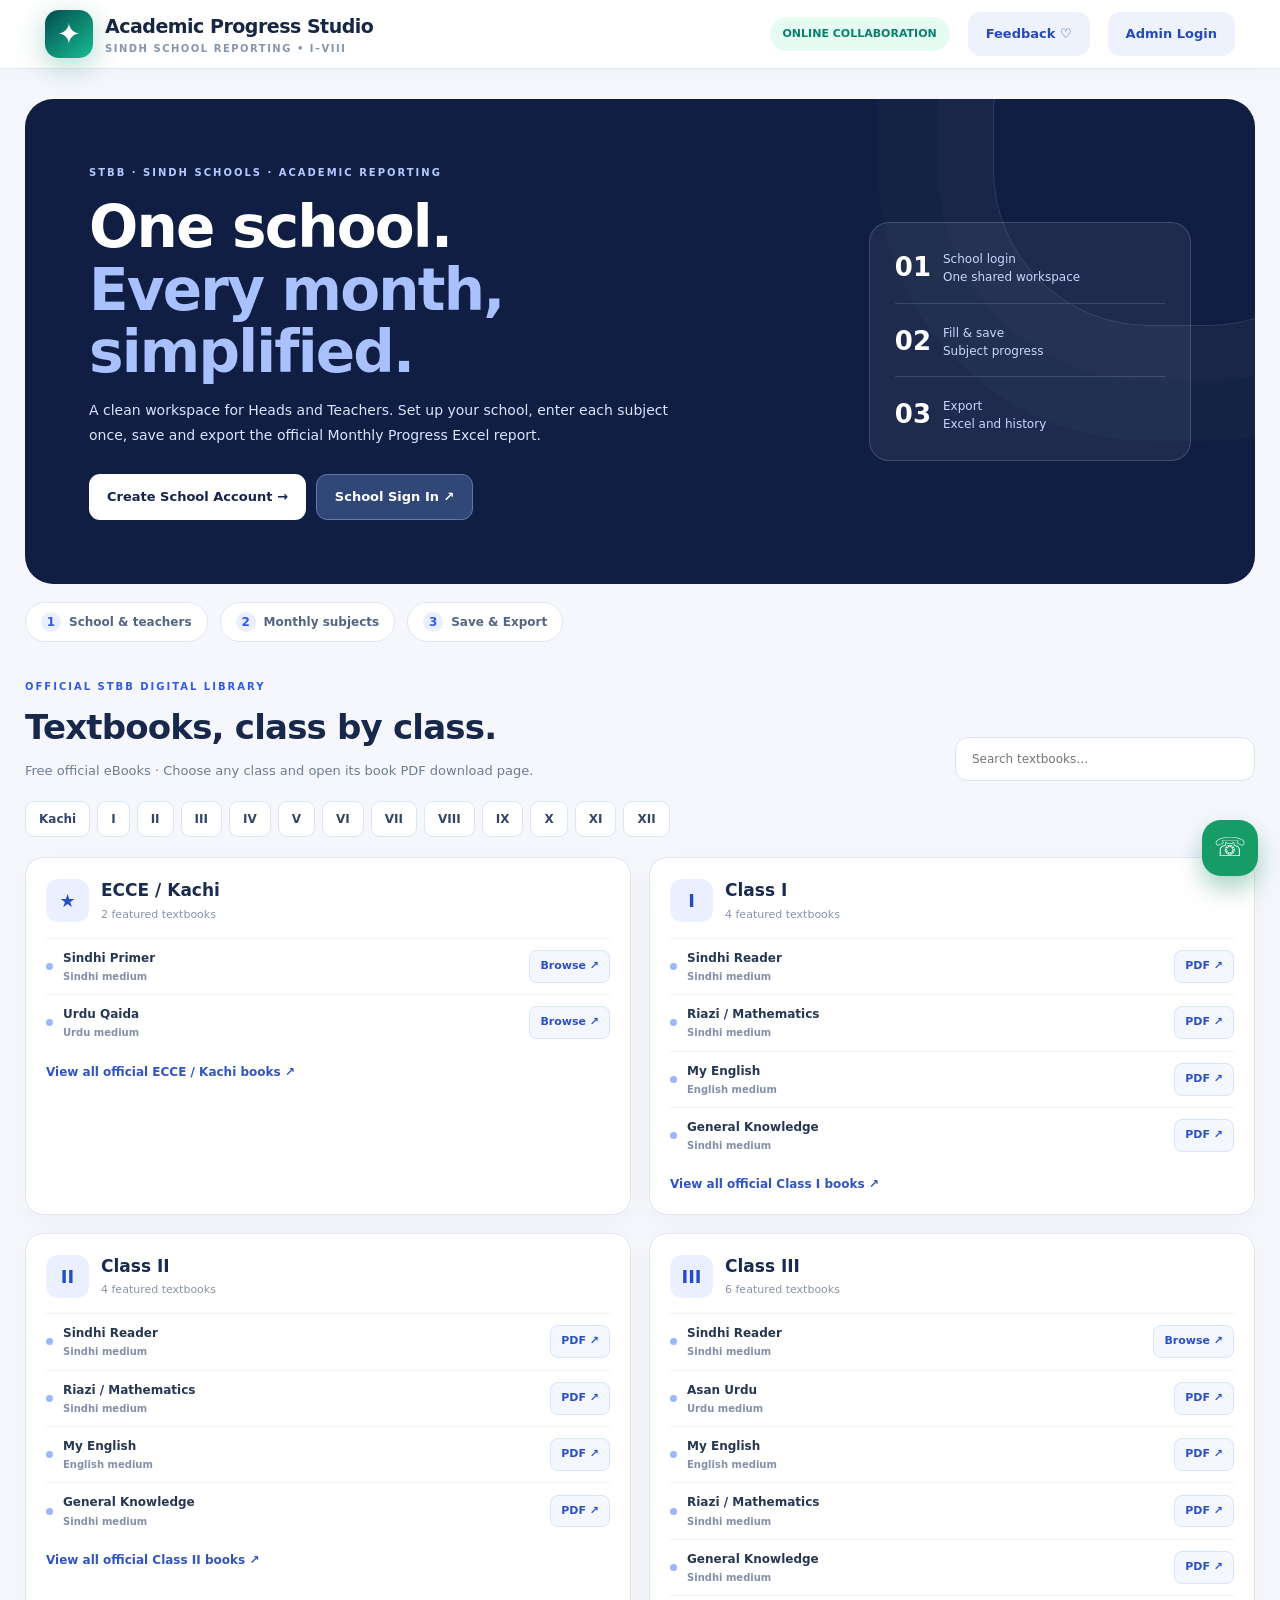
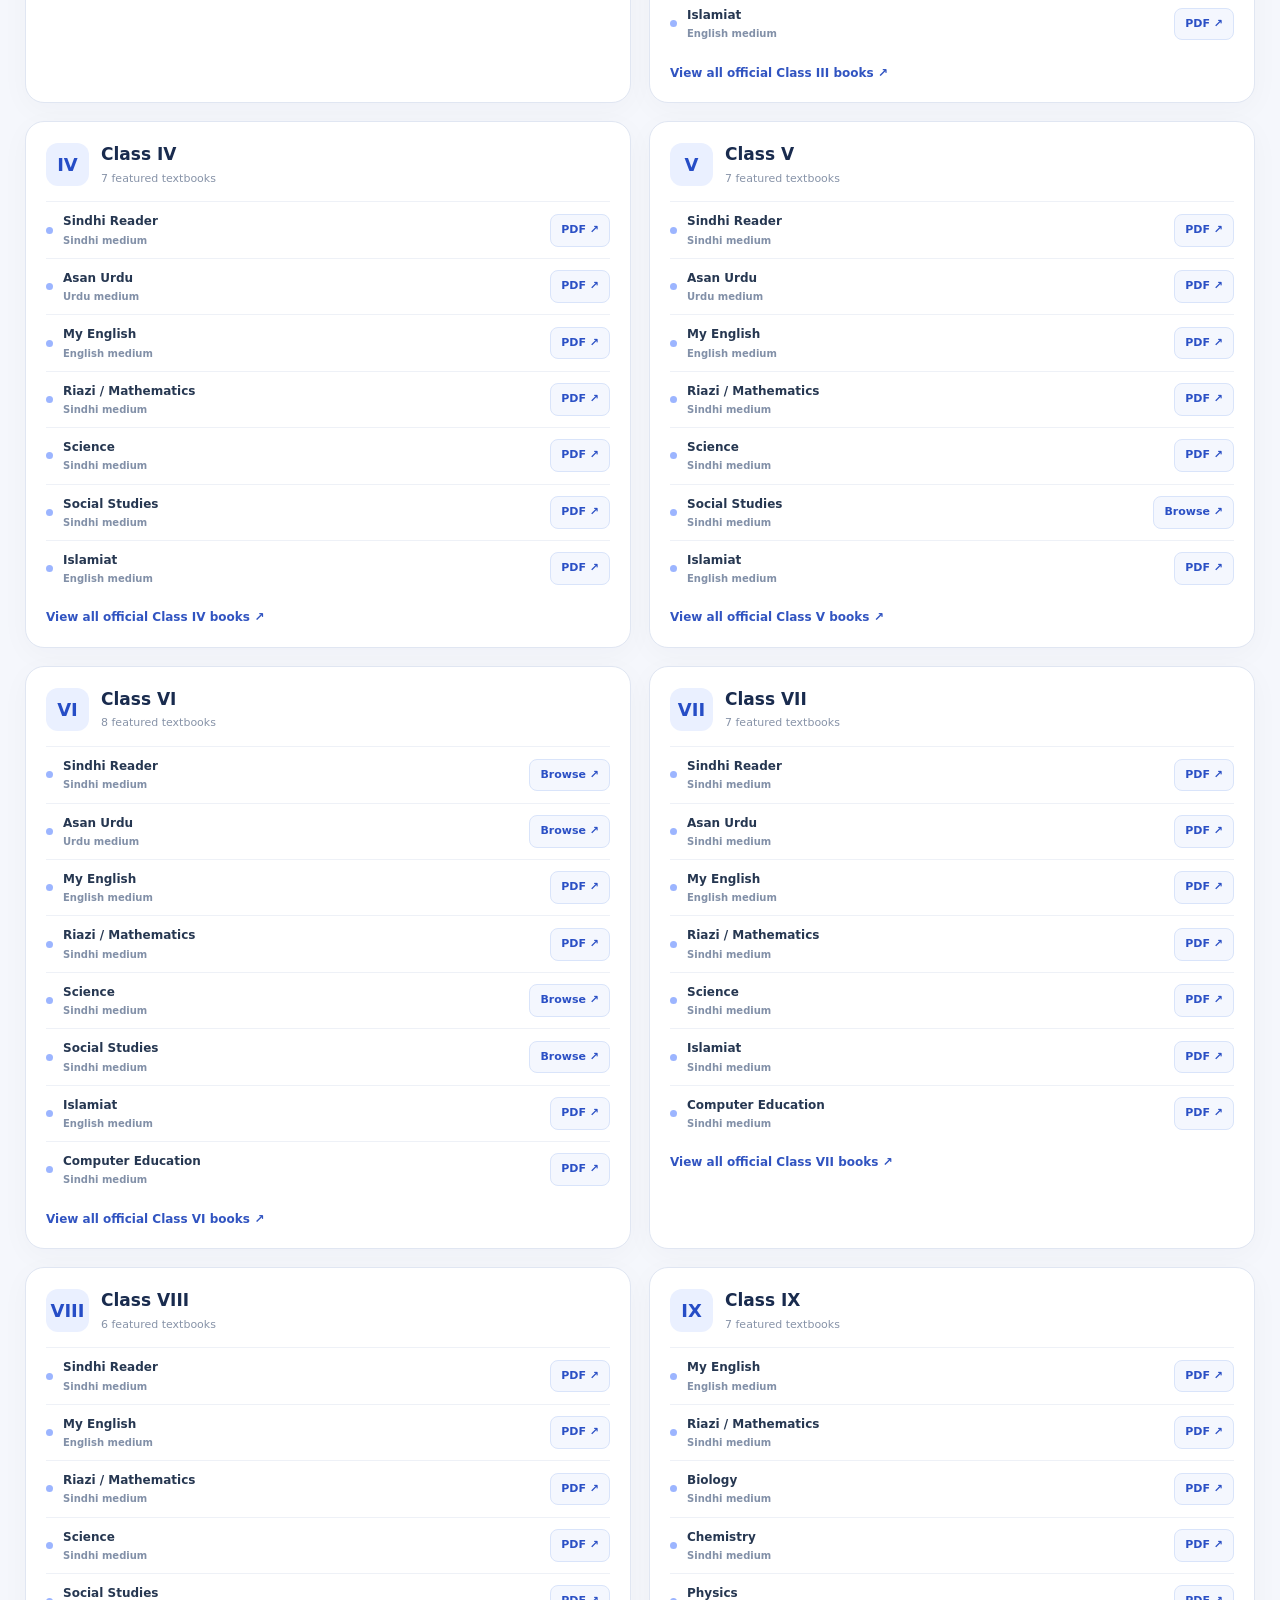
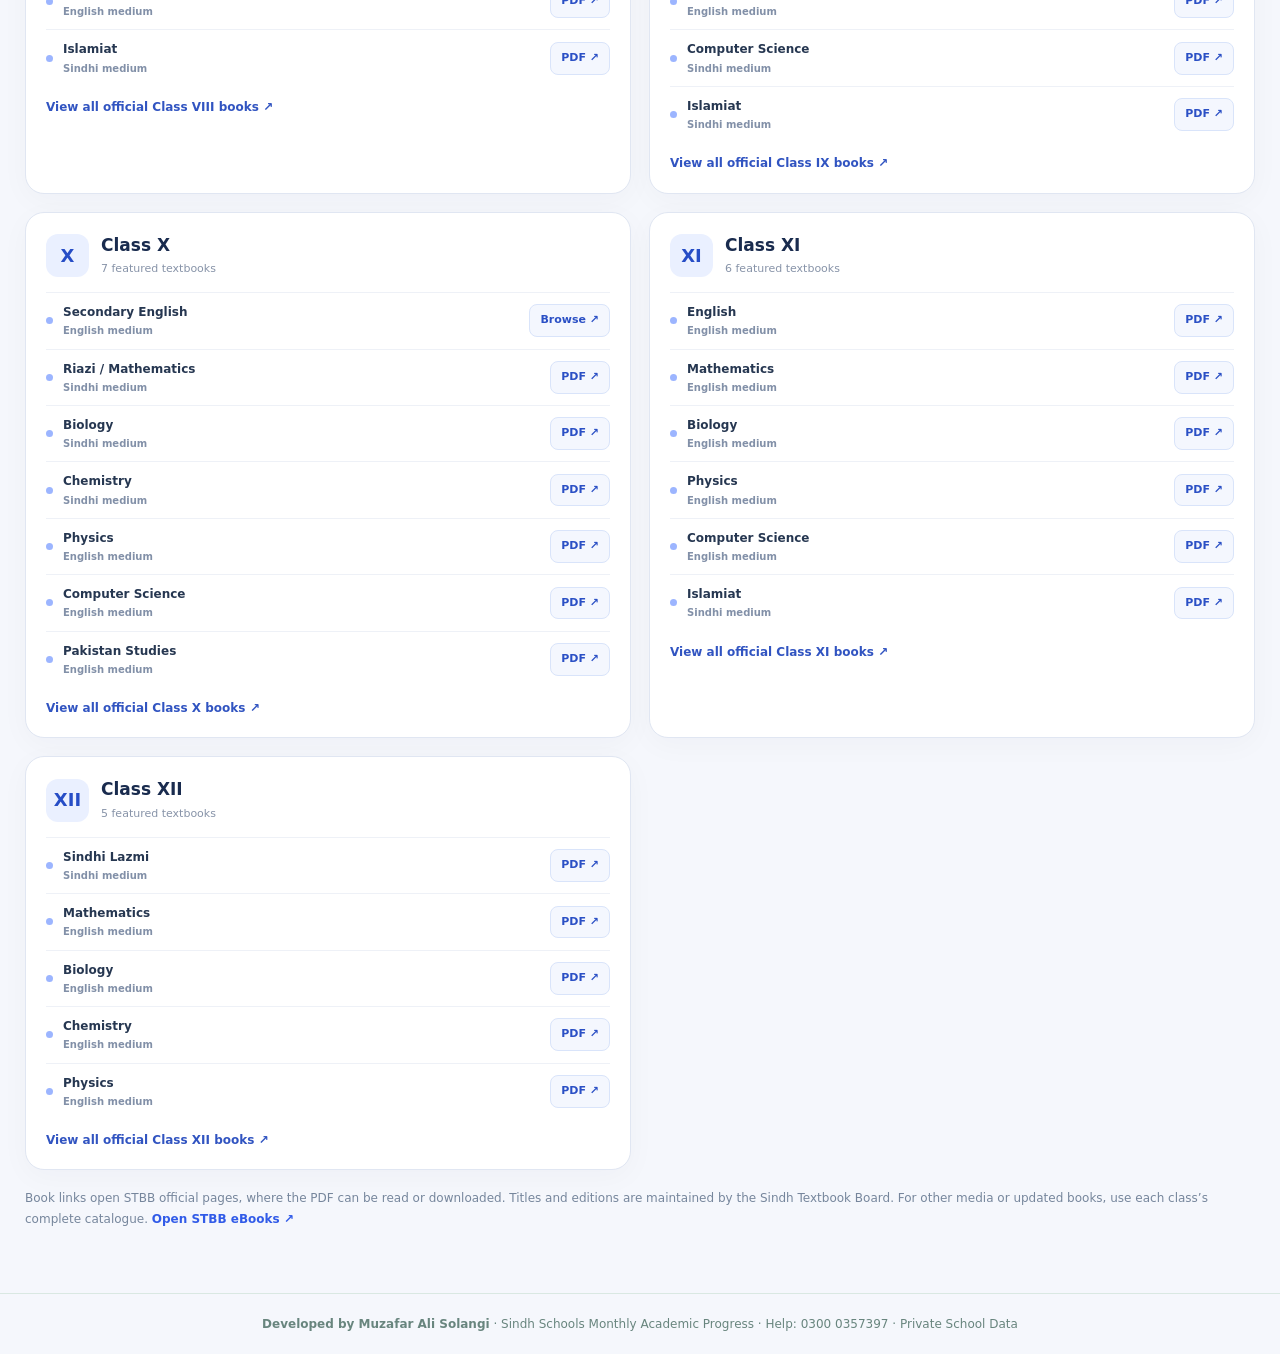
==== commit f1f4f9ca: "Load fixed export controls directly in HTML with fresh cache versions" ====
--- a/index.html
+++ b/index.html
@@ -1,7 +1,7 @@
-<!doctype html><html lang="en"><head><meta charset="utf-8"><meta name="viewport" content="width=device-width,initial-scale=1"><meta name="description" content="School Monthly Academic Progress Portal: one SEMIS/password login, Class I–XII, cloud draft, one-sheet Excel reports and private administrator."><title>Academic Progress Studio | Sindh Schools</title><link rel="stylesheet" href="portal-ux.css?v=3"><link rel="stylesheet" href="premium-home-v2.css?v=1"><link rel="stylesheet" href="studio-v2.css?v=20"><link rel="stylesheet" href="home-navigation-v3.css?v=1"><link rel="stylesheet" href="admin-schools-v2.css?v=2"><link rel="stylesheet" href="whatsapp-recovery-v2.css?v=2"><link rel="stylesheet" href="report-premium-v4.css?v=8"><link rel="stylesheet" href="portal-refinement-v1.css?v=4"><link rel="stylesheet" href="teacher-workspace-v1.css?v=2"><link rel="stylesheet" href="school-staff-v1.css?v=2"><link rel="stylesheet" href="unified-school-v1.css?v=5">
+<!doctype html><html lang="en"><head><meta charset="utf-8"><meta name="viewport" content="width=device-width,initial-scale=1"><meta name="description" content="School Monthly Academic Progress Portal: one SEMIS/password login, Class I–XII, cloud draft, one-sheet Excel reports and private administrator."><title>Academic Progress Studio | Sindh Schools</title><link rel="stylesheet" href="portal-ux.css?v=3"><link rel="stylesheet" href="premium-home-v2.css?v=1"><link rel="stylesheet" href="studio-v2.css?v=20"><link rel="stylesheet" href="home-navigation-v3.css?v=1"><link rel="stylesheet" href="admin-schools-v2.css?v=2"><link rel="stylesheet" href="whatsapp-recovery-v2.css?v=2"><link rel="stylesheet" href="report-premium-v4.css?v=9"><link rel="stylesheet" href="portal-refinement-v1.css?v=4"><link rel="stylesheet" href="teacher-workspace-v1.css?v=2"><link rel="stylesheet" href="school-staff-v1.css?v=2"><link rel="stylesheet" href="unified-school-v1.css?v=5">
 <style>
 :root{--emerald:#00a98b;--mid:#0c6c68;--dark:#072f37;--ink:#173d42;--muted:#697f86;--line:#dbeae6;--bg:#f3f8f6;--radius:20px}*{box-sizing:border-box}html{scroll-behavior:smooth}body{font-family:Inter,Segoe UI,system-ui,Arial,sans-serif;background:var(--bg);margin:0;color:var(--ink)}button,input,select,textarea{font:inherit}button{cursor:pointer;border:0}button:disabled{opacity:.55;cursor:not-allowed}a{text-decoration:none;color:inherit}.hidden{display:none!important}.wrap{max-width:1240px;margin:auto;padding:0 25px}.topbar{position:sticky;top:0;z-index:20;background:#fffefef0;backdrop-filter:blur(15px);border-bottom:1px solid #dfede7}.topinner{display:flex;align-items:center;gap:18px;min-height:82px}.logo{width:48px;height:48px;border-radius:16px;background:linear-gradient(145deg,#0d7970,#08d7a7);color:#fff;display:grid;place-items:center;font-size:29px;box-shadow:0 9px 23px #0ca68445}.wordmark b{display:block;color:#0a4748;letter-spacing:-.5px;font-size:19px}.wordmark small{display:block;color:#7c9296;font-size:10px;font-weight:800;letter-spacing:1.5px}.spacer{flex:1}.btn{border-radius:13px;padding:12px 18px;font-weight:750;font-size:13px;display:inline-flex;align-items:center;justify-content:center;gap:7px;transition:transform .2s,box-shadow .2s}.btn:hover:not(:disabled){transform:translateY(-2px)}.primary{background:linear-gradient(115deg,#057c78,#04b68a);color:white;box-shadow:0 7px 22px #00a78433}.ghost{background:#e6f6ef;color:#15685f}.line{border:1px solid #d0e6df;background:white;color:#246461}.danger{background:#ffebeb;color:#ad2530}.navrow{display:flex;gap:10px;align-items:center;flex-wrap:wrap}.hero{margin-top:32px;padding:clamp(26px,4vw,52px);border-radius:30px;background:linear-gradient(110deg,#082f3c,#076453 73%,#06a57c);display:grid;grid-template-columns:1fr 245px;gap:30px;position:relative;overflow:hidden;box-shadow:0 28px 62px #13564724;color:#fff}.hero:after{content:'';position:absolute;width:480px;height:480px;border:2px solid #ffffff15;box-shadow:0 0 0 58px #ffffff08,0 0 0 135px #ffffff04;border-radius:50%;right:-190px;top:-180px}.tag{font-size:11px;letter-spacing:1.7px;font-weight:900;color:#8bffe1}.hero h1{font-size:clamp(31px,4vw,52px);line-height:1.12;letter-spacing:-2px;max-width:720px;margin:20px 0 16px}.hero p{font-size:15px;color:#d0ede6;max-width:620px;line-height:1.8}.hero-actions{display:flex;gap:10px;flex-wrap:wrap;margin-top:22px}.portrait{position:relative;z-index:1;text-align:center;align-self:center}.portrait img{width:min(220px,100%);aspect-ratio:1;object-fit:cover;border-radius:32px;border:5px solid #ffffffa8;box-shadow:0 20px 38px #002a3780}.portrait strong{display:block;margin-top:12px;font-size:15px}.portrait small{color:#9fe9d6}.grid{display:grid;grid-template-columns:repeat(3,minmax(0,1fr));gap:20px}.panel{background:white;border:1px solid #dfece8;border-radius:24px;box-shadow:0 12px 36px #184d3912;padding:27px}.cardsection{margin:26px 0 34px}.panel h2{font-size:22px;margin:0 0 8px;letter-spacing:-.6px}.desc{font-size:13px;line-height:1.7;color:var(--muted);margin:4px 0 18px}.field{margin:14px 0}.field label{font-size:12px;color:#30575b;font-weight:800;display:block;margin-bottom:6px}.field input,.field select,.field textarea{width:100%;padding:12px 13px;border-radius:12px;border:1px solid #ccdfd9;outline:none;color:var(--ink);background:#fbfefd}.field input:focus,.field select:focus,.field textarea:focus{border-color:#0daa8a;box-shadow:0 0 0 3px #ccf8e7}.field small{color:#78908a;font-size:10px;display:block;margin-top:4px}.field textarea{min-height:100px;resize:vertical}.form2{display:grid;grid-template-columns:1fr 1fr;gap:0 13px}.whole{grid-column:1/-1}.authbox{max-width:510px;margin:38px auto}.note{padding:14px 16px;background:#edfaf5;border-radius:13px;border:1px solid #cdeee3;font-size:12px;color:#326860;line-height:1.65}.notice{margin:12px 0;color:#a83226;font-weight:650;font-size:12px;white-space:pre-wrap}.notice.success{color:#007d68}.dashboard{padding:26px 0 42px}.heading{display:flex;align-items:center;justify-content:space-between;gap:16px;flex-wrap:wrap;margin-bottom:17px}.heading h1{margin:5px 0 4px;font-size:29px;letter-spacing:-1px}.heading p{font-size:12px;color:#708681;margin:0}.metrics{display:grid;grid-template-columns:repeat(4,minmax(0,1fr));gap:16px;margin:20px 0}.metric{padding:19px;border:1px solid #dbece4;background:white;border-radius:18px}.metric small{font-size:10px;color:#768a88;font-weight:850;letter-spacing:.7px}.metric b{display:block;font-size:29px;margin:5px 0;color:#078b77}.tablewrap{width:100%;overflow:auto;border-radius:16px;border:1px solid #e2ede9}.table{width:100%;border-collapse:collapse;font-size:12px;min-width:640px}.table th{background:#edf9f4;text-align:left;padding:12px;color:#24685f}.table td{padding:13px 12px;border-top:1px solid #eaf0ee;vertical-align:top}.smallbtn{background:#e4f5ed;color:#006b5a;border-radius:9px;padding:7px 11px;font-size:11px;font-weight:800}.editorframe{display:block;border:1px solid #dcece7;border-radius:23px;width:100%;height:max(75vh,830px);background:#fff}.statusbar{border-radius:12px;padding:10px 13px;font-weight:750;background:#edf9f4;color:#006f5d;font-size:12px}.statusbar.error{background:#fff0ed;color:#b5322c}.row{display:flex;align-items:center;gap:12px;flex-wrap:wrap}.tabs{display:flex;gap:9px;flex-wrap:wrap}.tabs button{border-radius:12px;background:#e5f3ef;color:#316f67;padding:11px 15px;font-weight:800;font-size:12px}.tabs button.active{background:#0b796d;color:#fff}.support{display:flex;gap:12px;align-items:center;padding:21px;border-radius:22px;border:1px solid #c9e8db;background:linear-gradient(100deg,#edfff5,#e4f8f1);margin:25px 0}.support p{margin:4px 0 0;color:#607f75;font-size:12px}.support .spacer{flex:1}.foot{border-top:1px solid #d9e8e2;text-align:center;padding:21px 12px;font-size:12px;color:#68857e}.adminlist{max-height:65vh;overflow:auto}.tiny{color:#79918c;font-size:10px}.chip{display:inline-block;border-radius:999px;padding:5px 9px;font-size:10px;background:#dff6ea;color:#087560;font-weight:850}.pill{border-radius:100px;background:#e6fbf2;color:#06826e;font-size:11px;font-weight:800;padding:9px 13px}.urgent{background:#ffeae7;color:#ad4936}.badgecount{display:inline-flex;padding:2px 6px;border-radius:7px;background:#fbd4cd;color:#a52d25;font-size:10px;font-weight:900}.feedbackquote{padding:14px;background:#f5faf7;border-radius:12px;margin:10px 0}.feedbackquote p{margin:6px 0 8px;white-space:pre-wrap}.devbox{display:flex;align-items:center;gap:13px;padding:14px;background:white;border-radius:18px}.devbox img{width:60px;height:60px;border-radius:16px;object-fit:cover}.devbox small{display:block;color:#6e8980}.mono{font-family:ui-monospace,monospace;overflow-wrap:anywhere}.floating{position:fixed;right:22px;bottom:24px;width:56px;height:56px;border-radius:19px;background:#159c67;color:white;box-shadow:0 12px 24px #04795455;font-size:26px;z-index:29;display:grid;place-items:center}@media(max-width:820px){.hero{grid-template-columns:1fr}.portrait{display:flex;align-items:center;text-align:left;gap:14px}.portrait img{width:85px;border-radius:17px}.portrait strong{margin-top:0}.grid{grid-template-columns:1fr}.metrics{grid-template-columns:repeat(2,1fr)}.wrap{padding:0 13px}.panel{padding:18px}.hero{padding:24px}.hero h1{letter-spacing:-1px}.topinner{min-height:74px}.wordmark b{font-size:15px}.wordmark small{font-size:8px}.topinner>.ghost{display:none}.form2{grid-template-columns:1fr}}
-</style></head><body>
+</style><link rel="stylesheet" href="fresh-portal-v1.css?v=4"></head><body>
 <header class="topbar"><div class="wrap topinner"><a href="#" class="row" onclick="show('landing');return false"><div class="logo">✦</div><div class="wordmark"><b>Academic Progress Studio</b><small>SINDH SCHOOL REPORTING • I–VIII</small></div></a><div class="spacer"></div><span class="pill" id="connection">ONLINE COLLABORATION</span><button class="btn ghost" onclick="show('feedback')">Feedback ♡</button><button id="headerAdmin" class="btn ghost" onclick="show('admin-login')">Admin Login</button><button id="headerLogout" class="btn ghost hidden" onclick="logout()">Sign Out ↗</button></div></header>
 <main class="wrap">
 <section id="landing"><div class="hero"><div><span class="tag">DIGITAL SCHOOL REPORTING · SINDH</span><h1>Smarter academic progress.<br>One connected school workspace.</h1><p>Register once using your school's SEMIS Code. HM creates the school account once. Every teacher signs in with the school password, picks their name tab, and saves classes, subjects and monthly progress from any phone. HM reviews all monthly drafts and exports the official Excel Proforma.</p><div class="hero-actions"><button class="btn primary" onclick="show('signup')">Create School Account →</button><button class="btn line" onclick="show('signin')">Sign In to Continue</button></div></div><div class="portrait"><img src="[data-uri]" alt="Portrait of portal developer"><div><strong>Muzafar Ali Solangi</strong><small>Developed by · Help & Support</small></div></div></div>
@@ -117,4 +117,4 @@
 if(auth.admin){show('admindash');setTimeout(()=>init(),8000)}else{try{account=account||JSON.parse(localStorage.getItem('mpr_account_cache')||'null')}catch{}if(account){show('schooldash');$('dashName').textContent=account.school_name;$('dashSemis').textContent='Connection unavailable · Account kept signed in';setTimeout(()=>init(),8000)}else{show('signin');setNotice('signinMsg','Connection unavailable. Your saved sign-in is preserved; retry when online.')}}return}}
 show('landing')};init();
 setInterval(()=>{if(auth?.admin&&activeView==='admindash')loadAdmin().catch(()=>{})},60000);
-</script><script src="portal-ux.js?v=8"></script><script src="premium-home-v2.js?v=4"></script><script src="whatsapp-recovery-v2.js?v=3"></script><script src="studio-core-v2.js?v=41"></script><script src="home-navigation-v3.js?v=7"></script><script src="admin-schools-v2.js?v=4"></script><script src="welcome-hints-v1.js?v=1"></script><script src="export-analytics-v1.js?v=1"></script><script src="excel-download-v2.js?v=5"></script><script src="school-staff-v1.js?v=5"></script><script src="staff-ux-v2.js?v=3"></script><script src="hm-teacher-admin-v1.js?v=8"></script></body></html>+</script><script src="portal-ux.js?v=8"></script><script src="premium-home-v2.js?v=4"></script><script src="whatsapp-recovery-v2.js?v=3"></script><script src="studio-core-v2.js?v=43"></script><script src="home-navigation-v3.js?v=7"></script><script src="admin-schools-v2.js?v=4"></script><script src="welcome-hints-v1.js?v=1"></script><script src="export-analytics-v1.js?v=1"></script><script src="excel-download-v2.js?v=5"></script><script src="school-staff-v1.js?v=5"></script><script src="staff-ux-v2.js?v=3"></script><script src="hm-teacher-admin-v1.js?v=9"></script><script src="fresh-portal-v1.js?v=4"></script></body></html>
--- a/report-premium-v4.css
+++ b/report-premium-v4.css
@@ -112,9 +112,9 @@
 @media(prefers-reduced-motion:reduce){.premiumGuidePopover{animation:none!important}}
 
 /* A single visible Save Draft control; review appears only when all entries are cloud-saved. */
-#studioPanel[data-stage="5"] .studioFooter>:not(#studioReviewAction){display:none!important}
-#studioPanel[data-stage="5"] .studioFooter:has(#studioReviewAction[hidden]){display:none!important}
-#studioPanel[data-stage="5"] .studioFooter:not(:has(#studioReviewAction[hidden])){justify-content:flex-end!important}
+/* Removed legacy export/footer suppression: new direct export controls are always visible. */
+/* Removed legacy export/footer suppression: new direct export controls are always visible. */
+/* Removed legacy export/footer suppression: new direct export controls are always visible. */
 
 /* v7 · Draft → Final → Submit → Export experience */
 .premiumFlow{position:relative;overflow:hidden;padding:15px 17px;margin:13px 0 17px;background:linear-gradient(130deg,#f5fffb,#eaf8f4);border:1px solid #cae8dc;border-radius:18px;box-shadow:0 14px 38px rgba(7,85,73,.07)}
@@ -152,7 +152,7 @@
 .monthArchiveTray>summary{font-weight:850;color:#138567;cursor:pointer;padding:8px 0;font-size:13px}
 .monthArchiveTray .studioSubjectCards{padding-top:16px}
 .premiumFlow:not(.draft)~.studioSubjectCards select,.premiumFlow:not(.draft)~.studioSubjectCards textarea{pointer-events:none}
-#studioPanel[data-stage="5"] .studioFooter{display:none!important}
+/* Removed legacy export/footer suppression: new direct export controls are always visible. */
 @keyframes subjectRise{from{opacity:0;transform:translateY(11px) scale(.995)}to{opacity:1;transform:translateY(0) scale(1)}}
 @keyframes expandCard{from{opacity:.6;transform:translateY(-5px)}to{opacity:1;transform:translateY(0)}}
 @keyframes savedFloat{0%{transform:translateY(0) scale(1)}35%{transform:translateY(-5px) scale(1.007)}100%{transform:translateY(0) scale(1)}}
--- a/fresh-portal-v1.css
+++ b/fresh-portal-v1.css
@@ -0,0 +1,168 @@
+/* STBB 2026: premium editorial theme, accessible flowing school workspace */
+:root{--bg:#f6f7fa;--ink:#15243d;--muted:#65758b;--line:#dce4ef;--emerald:#315be8;--mid:#243fb0;--dark:#101c43;--radius:16px}
+html{scroll-behavior:smooth;scroll-padding-top:90px}
+body{background:#f5f7fc;color:#16243d;font-family:Inter,"Segoe UI",system-ui,sans-serif}
+.topbar{background:rgba(255,255,255,.94);border-bottom:1px solid #e2e8f2;box-shadow:0 4px 26px #15234007}
+.logo{background:linear-gradient(135deg,#2046bc,#5376f6);border-radius:14px;box-shadow:none}
+.wordmark b{color:#172743}.wordmark small{color:#8695ae}
+.btn,.smallbtn,button{transition:background-color .15s,color .15s,box-shadow .15s,transform .15s}
+.btn.primary,.primary{background:#315be8;color:#fff;box-shadow:0 6px 16px #315be824}
+.btn.ghost,.ghost{background:#edf2fd;color:#264bb8}
+.btn.line,.line{border-color:#cfd9ed;color:#3154a5}
+.panel,.metric,.studioPanel,.teacherDash{border:1px solid #e0e7f2;border-radius:18px;box-shadow:0 7px 28px #111f3b08;background:#fff}
+.topbar .topinner{min-height:68px}
+#landing{padding-bottom:44px}
+.freshHome{margin:30px 0 20px}
+.freshHero{background:#101e43;color:#fff;border-radius:28px;padding:clamp(28px,5vw,66px);position:relative;overflow:hidden;display:grid;grid-template-columns:minmax(0,1.4fr) minmax(225px,.6fr);gap:28px}
+.freshHero:after{content:"";position:absolute;width:370px;height:370px;border:1px solid #ffffff20;border-radius:42%;right:-110px;top:-145px;box-shadow:0 0 0 55px #ffffff05,0 0 0 115px #ffffff04;pointer-events:none}
+.freshHeroContent{position:relative;z-index:1}
+.freshEyebrow{font-size:10px;font-weight:800;letter-spacing:2px;color:#b5c9ff;text-transform:uppercase}
+.freshHero h1{font-size:clamp(32px,5vw,58px);line-height:1.08;margin:15px 0 14px;letter-spacing:-1.8px;max-width:670px}
+.freshHero h1 em{font-style:normal;color:#a9c2ff}
+.freshHero p{color:#dce5ff;max-width:610px;font-size:14px;line-height:1.8;margin:0}
+.freshHeroButtons{display:flex;gap:10px;flex-wrap:wrap;margin-top:26px}
+.freshHeroButtons button{padding:12px 18px;border-radius:11px;font-weight:800;font-size:13px}
+.freshHeroButtons .join{color:#15244c;background:#fff}
+.freshHeroButtons .sign{background:#304778;color:#fff;border:1px solid #6376aa}
+.freshHeroStat{z-index:1;align-self:center;background:#ffffff0f;border:1px solid #ffffff28;border-radius:20px;padding:25px;display:flex;flex-direction:column;gap:18px}
+.freshHeroStat div{display:flex;gap:12px;align-items:center;border-bottom:1px solid #ffffff20;padding-bottom:15px}
+.freshHeroStat div:last-child{border:0;padding:0}
+.freshHeroStat b{font-size:26px;color:white}.freshHeroStat span{font-size:12px;color:#c9d7ff;line-height:1.5}
+.freshQuickSteps{display:flex;gap:12px;flex-wrap:wrap;margin:18px 0 35px;color:#536581}
+.freshQuickSteps span{display:inline-flex;align-items:center;gap:8px;font-size:12px;font-weight:750;background:white;border:1px solid #e0e7f3;border-radius:999px;padding:9px 15px}
+.freshQuickSteps b{display:grid;place-items:center;border-radius:50%;width:20px;height:20px;background:#e9efff;color:#315be8}
+.freshLibrary{margin-top:30px}
+.freshLibraryTop{display:flex;justify-content:space-between;align-items:flex-end;gap:14px;flex-wrap:wrap}
+.freshLibraryTop .freshEyebrow{color:#315be8}
+.freshLibrary h2{font-size:clamp(24px,3vw,34px);margin:7px 0;letter-spacing:-.8px;color:#18284b}
+.freshLibraryTop p{margin:0;color:#6d7d92;font-size:13px}
+.freshLibrarySearch{background:#fff;border:1px solid #dbe3f2;border-radius:13px;padding:12px 16px;min-width:min(300px,100%);outline:none}
+.freshLibrarySearch:focus{border-color:#4168e9;box-shadow:0 0 0 3px #4168e914}
+.freshClassNav{display:flex;flex-wrap:wrap;gap:7px;margin:20px 0}
+.freshClassNav button{font-size:12px;font-weight:800;padding:8px 13px;color:#334666;background:white;border:1px solid #dce5f3;border-radius:9px}
+.freshClassNav button:hover,.freshClassNav button:focus-visible{background:#eaf0ff;border-color:#839cea;color:#1e42c2}
+.freshBookGrid{display:grid;grid-template-columns:repeat(2,minmax(0,1fr));align-items:stretch;gap:18px}
+.freshClassCard{min-width:0;border:1px solid #e0e6f2;background:#fff;border-radius:19px;padding:20px;box-shadow:0 7px 30px #0c244308;scroll-margin-top:85px}
+.freshClassCard[hidden],.freshBookRow[hidden]{display:none!important}
+.freshClassHeader{display:flex;gap:12px;align-items:center;margin-bottom:14px}
+.freshClassAvatar{width:43px;height:43px;background:#eaf0ff;color:#264dc6;border-radius:12px;display:grid;place-items:center;font-size:18px;font-weight:900;flex-shrink:0}
+.freshClassHeader h3{margin:0;color:#192b4e;font-size:17px}
+.freshClassHeader small{display:block;font-size:11px;margin-top:3px;color:#8793a8}
+.freshBookList{display:grid;gap:0}
+.freshBookRow{display:flex;align-items:center;gap:10px;padding:10px 0;border-top:1px solid #eef1f7;font-size:12px}
+.freshBookRow .bookMark{width:7px;height:7px;border-radius:50%;background:#9cb5ff;flex-shrink:0}
+.freshBookTitle{min-width:0;flex:1;color:#263751;font-weight:750;overflow-wrap:anywhere}
+.freshBookType{font-size:10px;color:#8290a8;font-weight:600;display:block;margin-top:2px}
+.freshBookRow a{border:1px solid #d9e4fa;color:#2b50c5;background:#f4f7fe;border-radius:8px;padding:7px 10px;font-size:11px;font-weight:850;white-space:nowrap}
+.freshBookRow a:hover{background:#315be8;color:white}
+.freshClassAll{display:inline-flex;margin-top:12px;font-size:12px;font-weight:800;color:#3154c1}
+.freshLibraryFoot{margin-top:18px;font-size:12px;color:#76869c;line-height:1.7}
+#schooldash.monthEnhanced{display:grid;grid-template-columns:244px minmax(0,1fr);column-gap:20px;align-items:start}
+#schooldash.monthEnhanced>.heading{grid-column:1/-1;grid-row:1}
+#schooldash.monthEnhanced>.metrics{grid-column:1/-1;grid-row:2;margin:5px 0 14px}
+#schooldash.monthEnhanced>#schoolTabs{grid-column:1/-1;grid-row:3;margin-bottom:16px}
+#schooldash.monthEnhanced>#freshMonthSidebar{grid-column:1;grid-row:4;position:sticky;top:87px}
+#schooldash.monthEnhanced>#studioPanel,#schooldash.monthEnhanced>#school-overview,#schooldash.monthEnhanced>#school-history,#schooldash.monthEnhanced>#school-teachers,#schooldash.monthEnhanced>#school-editor{grid-column:2;grid-row:4;margin:0!important;min-width:0}
+#schooldash.monthEnhanced>#simpleWorkflow{display:none!important}
+#schooldash.monthEnhanced #schoolMetrics{display:none!important}
+#schooldash.monthEnhanced #schoolTabs button{border-radius:10px;padding:11px 15px}
+#schooldash.monthEnhanced #schoolTabs button.active{background:#315be8;color:#fff}
+.freshMonthSidebar{background:#fff;border:1px solid #dfe6f3;border-radius:17px;padding:18px;box-shadow:0 6px 28px #12274a08;max-height:none}
+.freshSideHead{display:flex;align-items:center;justify-content:space-between;gap:8px;margin-bottom:14px}
+.freshSideHead h3{font-size:15px;margin:0;color:#192a49}
+.freshSideRefresh{background:#f3f6fc;border-radius:8px;font-size:13px;padding:5px 9px;color:#425776}
+.freshMonthNew{width:100%;border:0;background:#315be8;color:#fff;border-radius:10px;padding:11px 9px;font-size:12px;font-weight:800}
+.freshSideList{display:grid;gap:9px;margin-top:15px}
+.freshSideMonth{border:1px solid #e0e7f3;border-radius:11px;padding:10px;background:#fbfcff}
+.freshSideMonth.active{border-color:#5271dc;background:#f0f4ff}
+.freshSideOpen{display:block;width:100%;border:0;background:transparent;text-align:left;color:#1e3050;font-size:12px;font-weight:800;padding:2px 0}
+.freshSideMeta{display:block;color:#7787a0;font-size:10px;margin:4px 0}
+.freshSideDownload{width:100%;display:block;font-size:11px;border-radius:8px;padding:8px;background:#e9f0ff;color:#3153b5;font-weight:850;margin-top:7px;text-align:left}
+.freshSideEmpty{font-size:12px;line-height:1.6;color:#73819a}
+#studioPanel{overflow:visible!important;height:auto!important;min-height:0!important;max-height:none!important;padding:0!important;border:none!important;box-shadow:none!important;background:transparent}
+#studioPanel .studioTop{border-radius:18px;background:#fff;border:1px solid #e0e7f2;padding:22px;margin-bottom:12px}
+#studioPanel .studioTop h2{color:#17294b;font-size:23px;margin:5px 0}
+#studioPanel .studioTop p{font-size:12px;color:#74839a;max-width:700px}
+#studioPanel #studioBody{overflow:visible!important;height:auto!important;max-height:none!important}
+#studioPanel #studioStageNav{overflow:visible;margin-bottom:10px}
+.freshStageGuide{display:flex;gap:8px;flex-wrap:wrap}
+.freshStageGuide button{display:flex;align-items:center;gap:7px;padding:9px 13px;border:1px solid #e0e7f5;border-radius:9px;background:#fff;color:#66778f;font-weight:750;font-size:12px}
+.freshStageGuide button span{font-size:11px;background:#eff3fb;border-radius:50%;width:20px;height:20px;display:grid;place-items:center}
+.freshStageGuide button.selected{background:#315be8;border-color:#315be8;color:white}
+.freshStageGuide button.selected span{background:#ffffff30}
+.freshStageGuide button.done{color:#3153b0;border-color:#ccd8f5}
+.freshWorkflow{display:flex;align-items:center;justify-content:space-between;gap:16px;flex-wrap:wrap;background:#fff;border:1px solid #dbe4f4;border-radius:15px;padding:16px 18px;margin:10px 0 18px;box-shadow:0 4px 15px #111f4108}
+.freshWorkflowCopy{min-width:220px;flex:1;display:grid;gap:5px}
+.freshWorkflowCopy strong{font-size:14px;color:#1a2e54}
+.freshWorkflowCopy small{font-size:11px;color:#78869e;line-height:1.5}
+.freshWorkflowActions{display:flex;gap:9px;flex-wrap:wrap}
+.freshWorkflowActions button{padding:10px 15px;border-radius:9px;font-size:12px;font-weight:850}
+.freshSave{background:#eaf0ff;color:#2d4faa}
+.freshExport{background:#315be8;color:white}
+#studioPanel .studioSubjectCards{display:grid;grid-template-columns:repeat(auto-fit,minmax(min(360px,100%),1fr));align-items:start;gap:16px}
+#studioPanel .progressCard.premiumSubject{border:1.5px solid #cdd9ec!important;border-radius:17px!important;background:#fff!important;box-shadow:0 5px 23px #1021440a!important;overflow:hidden}
+#studioPanel .progressCard.premiumSubject.isComplete{border-color:#b7ceee!important}
+#studioPanel .progressCard.premiumSubject.isPending{border-left:4px solid #315be8!important}
+#studioPanel .progressCard .progressCardHeader{background:#f7f9fd!important;border-bottom:1px solid #e0e8f4;padding:15px!important}
+#studioPanel .progressCard h3{font-size:16px!important;color:#1a2d4c!important;margin:3px 0}
+#studioPanel .progressCard .masterCardBody{padding:14px!important}
+#studioPanel .masterEntryGrid{grid-template-columns:repeat(2,minmax(0,1fr));gap:8px!important}
+#studioPanel .masterField{border:1px solid #dce5f3!important;border-radius:10px!important;background:#fff!important;padding:10px!important;min-width:0}
+#studioPanel .masterField span{font-size:11px!important;color:#62738d!important;line-height:1.4}
+#studioPanel .masterField select,#studioPanel .masterField input,#studioPanel .masterField textarea{border:1px solid #d7e1f0!important;border-radius:8px!important;background:#f8faff!important;color:#162b52!important;font-size:13px!important;padding:9px!important;width:100%!important;max-width:100%}
+#studioPanel .masterRemaining{background:#edf2ff!important}
+#studioPanel .masterRemaining strong{color:#284db6!important}
+#studioPanel [data-studio-savesub],#studioPanel [data-progress-manage],#studioPanel .studioQuickTools .quickToolActions,#studioPanel [data-studio-refresh],#studioPanel [data-studio-openmonth],#studioPanel .studioRememberMini{display:none!important}
+#studioPanel .studioCompactHead [data-studio-stage="1"]{display:none}
+#studioPanel .studioPendingStrip{border:1px solid #e1e8f4;border-radius:12px;background:#fff}
+#studioPanel .studioQuickTools{background:transparent!important;box-shadow:none!important;padding:10px 0!important}
+#studioPanel .masterRowFooter{border-top:1px solid #e7edf6;padding-top:11px}
+#saveFloat{display:none!important}
+#portalSoundToggle{display:none!important}
+#studioPanel .studioFooter:empty{display:none}
+@media(max-width:970px){
+ #schooldash.monthEnhanced{grid-template-columns:1fr}
+ #schooldash.monthEnhanced>#freshMonthSidebar{grid-column:1;grid-row:4;position:static;top:auto;margin-bottom:12px}
+ #schooldash.monthEnhanced>#studioPanel,#schooldash.monthEnhanced>#school-overview,#schooldash.monthEnhanced>#school-history,#schooldash.monthEnhanced>#school-teachers,#schooldash.monthEnhanced>#school-editor{grid-column:1;grid-row:5}
+ .freshBookGrid{grid-template-columns:1fr}
+ .freshHero{grid-template-columns:1fr}.freshHeroStat{display:flex;flex-direction:row;flex-wrap:wrap;justify-content:space-around;padding:16px}
+ .freshHeroStat div{border:0;padding:0}
+}
+@media(max-width:600px){
+ .wrap{padding-left:13px;padding-right:13px}
+ .freshHome{margin-top:15px}
+ .freshHero{border-radius:20px;padding:28px 21px}
+ .freshHero h1{font-size:34px}
+ .freshHeroStat b{font-size:21px}
+ .freshBookRow{gap:7px}
+ .freshClassCard{padding:16px}
+ #studioPanel .masterEntryGrid{grid-template-columns:1fr 1fr!important;gap:7px!important}
+ #studioPanel .masterField{padding:8px!important}
+ #studioPanel .masterField span{font-size:10px!important}
+ #studioPanel .studioSubjectCards{grid-template-columns:1fr}
+ #studioPanel .studioTop{padding:16px}
+ .freshWorkflowActions{width:100%}
+ .freshWorkflowActions button{flex:1}
+}
+/* Persistent single-action dock visible after subject entry: simple Save / Export */
+#studioPanel #studioFooter{
+ display:flex!important;align-items:center!important;gap:10px!important;flex-wrap:wrap;
+ position:sticky!important;bottom:10px!important;z-index:12!important;
+ padding:13px 15px!important;background:rgba(255,255,255,.97)!important;
+ border:1px solid #d5e0f2!important;border-radius:14px!important;
+ box-shadow:0 10px 32px #18274921!important;margin-top:18px!important;
+ backdrop-filter:blur(9px);
+}
+#studioPanel #studioFooter:empty{display:none!important}
+#studioPanel #studioFooter .freshFooterLabel{font-size:12px;font-weight:850;color:#263958}
+#studioPanel #studioFooter .freshSave,#studioPanel #studioFooter .freshExport{
+ min-height:42px;padding:10px 16px!important;border-radius:10px!important;font-size:12px!important;font-weight:900
+}
+#studioPanel #studioFooter .freshSave{background:#eef2fe!important;color:#294cba!important}
+#studioPanel #studioFooter .freshExport{background:#315be8!important;color:#fff!important}
+#studioPanel .freshEntryStatus{font-size:12px;font-weight:900;color:#335acc;background:#eef3ff;border-radius:999px;padding:8px 12px;white-space:nowrap}
+@media(max-width:600px){
+ #studioPanel #studioFooter{bottom:5px!important;padding:10px!important}
+ #studioPanel #studioFooter .freshFooterLabel{display:none}
+ #studioPanel #studioFooter .freshSave,#studioPanel #studioFooter .freshExport{flex:1}
+}
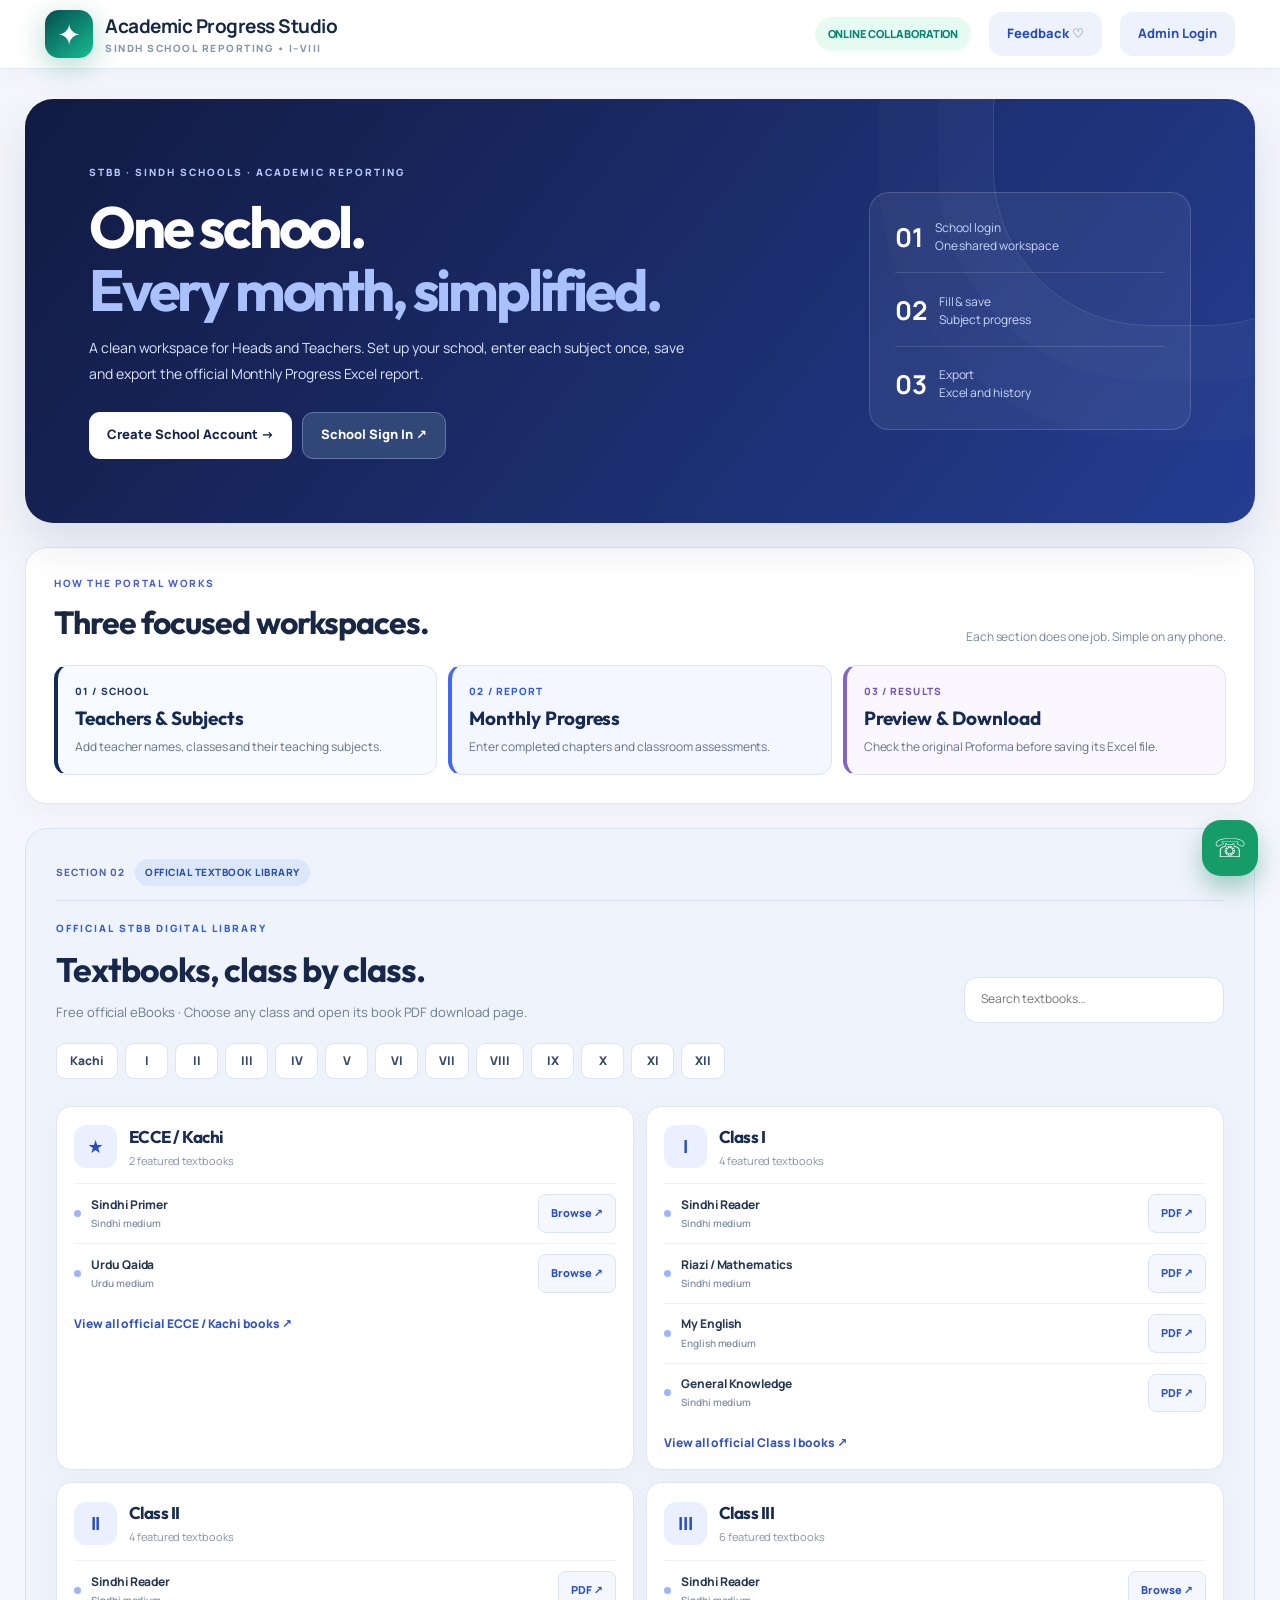
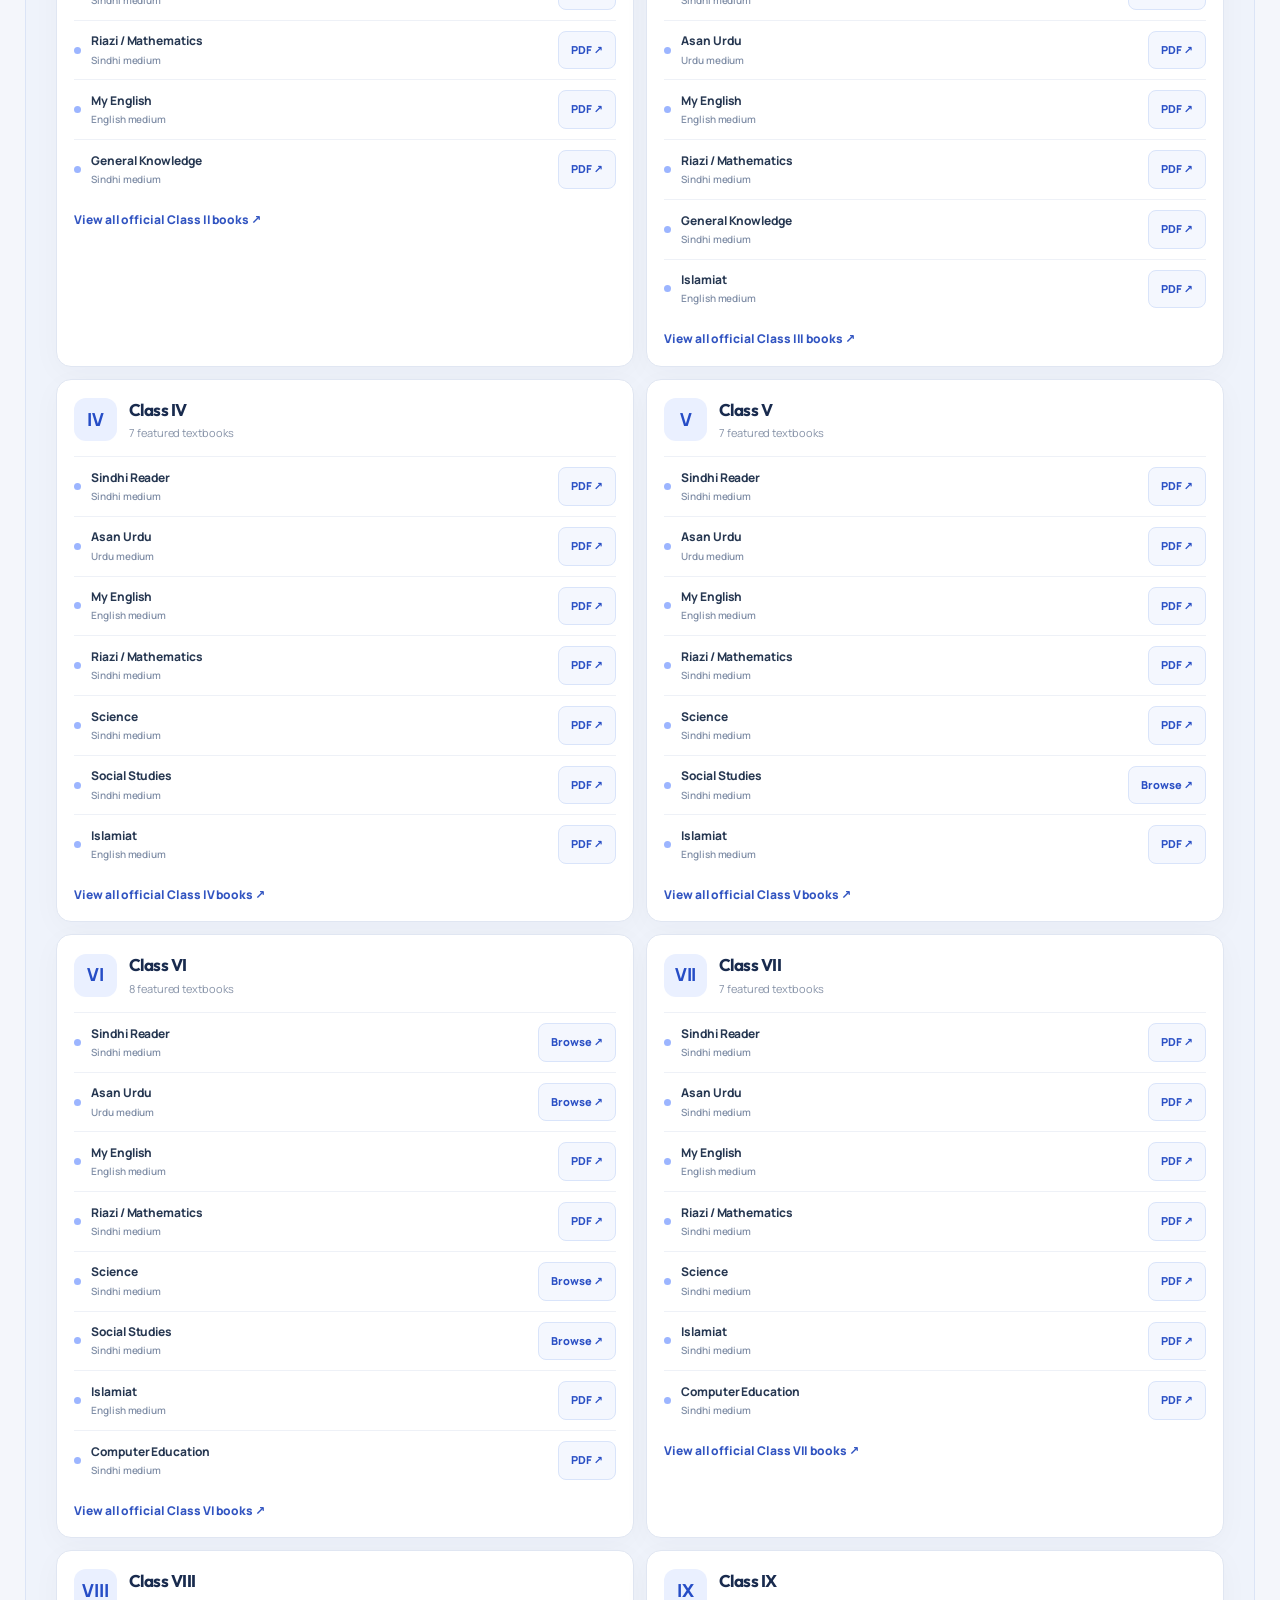
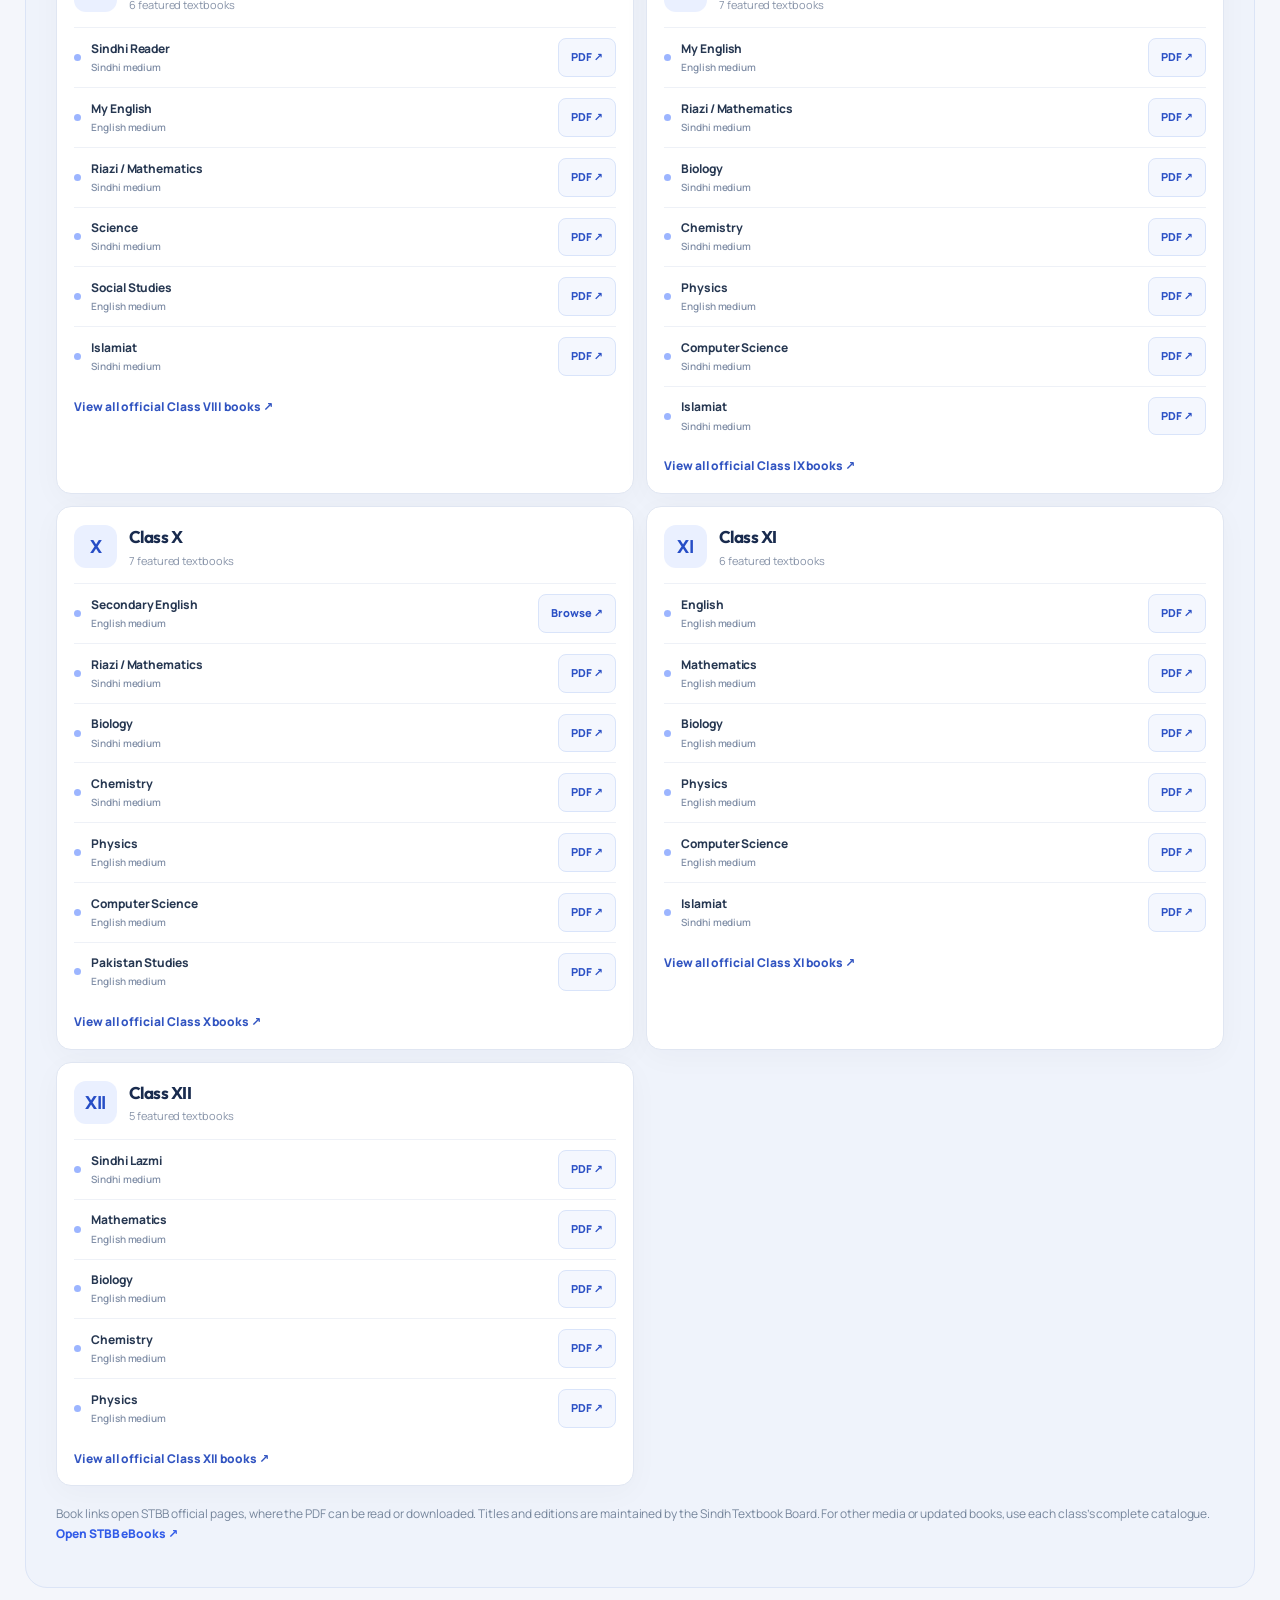
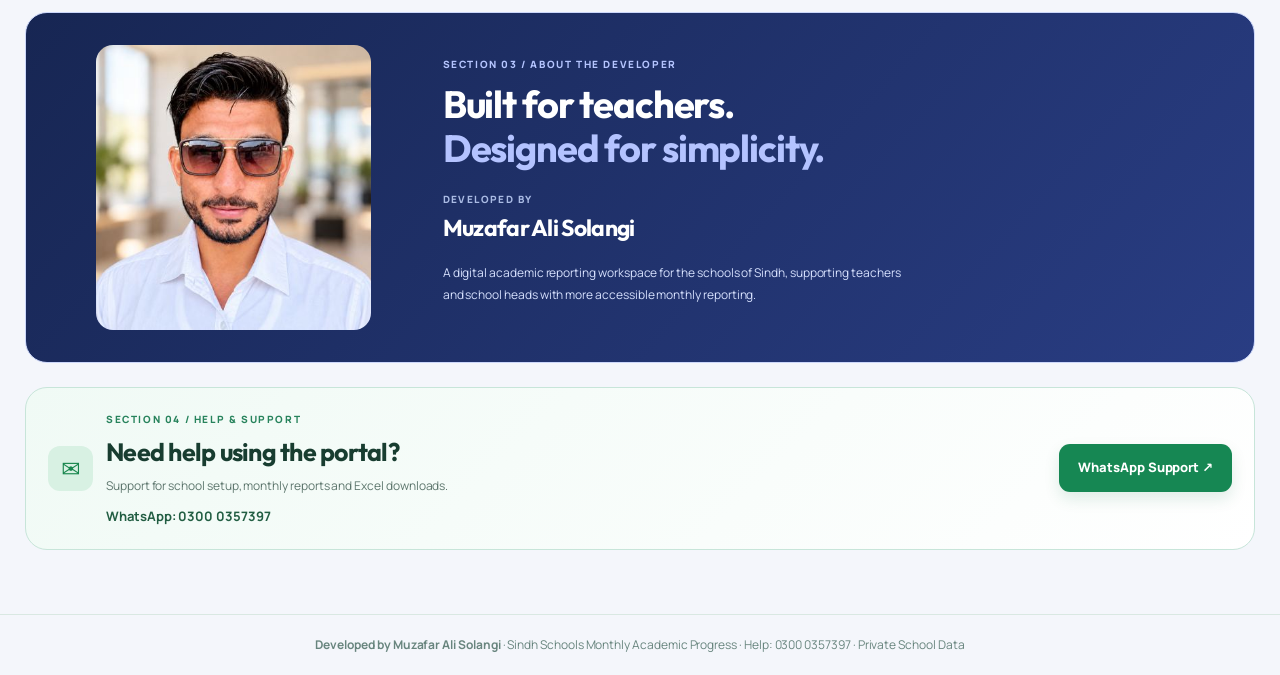
==== commit 59d00a1c: "Load mobile-first sections, developer/support, and retain preview while original Excel download arch" ====
--- a/index.html
+++ b/index.html
@@ -1,7 +1,7 @@
 <!doctype html><html lang="en"><head><meta charset="utf-8"><meta name="viewport" content="width=device-width,initial-scale=1"><meta name="description" content="School Monthly Academic Progress Portal: one SEMIS/password login, Class I–XII, cloud draft, one-sheet Excel reports and private administrator."><title>Academic Progress Studio | Sindh Schools</title><link rel="stylesheet" href="portal-ux.css?v=3"><link rel="stylesheet" href="premium-home-v2.css?v=1"><link rel="stylesheet" href="studio-v2.css?v=20"><link rel="stylesheet" href="home-navigation-v3.css?v=1"><link rel="stylesheet" href="admin-schools-v2.css?v=2"><link rel="stylesheet" href="whatsapp-recovery-v2.css?v=2"><link rel="stylesheet" href="report-premium-v4.css?v=9"><link rel="stylesheet" href="portal-refinement-v1.css?v=4"><link rel="stylesheet" href="teacher-workspace-v1.css?v=2"><link rel="stylesheet" href="school-staff-v1.css?v=2"><link rel="stylesheet" href="unified-school-v1.css?v=5">
 <style>
 :root{--emerald:#00a98b;--mid:#0c6c68;--dark:#072f37;--ink:#173d42;--muted:#697f86;--line:#dbeae6;--bg:#f3f8f6;--radius:20px}*{box-sizing:border-box}html{scroll-behavior:smooth}body{font-family:Inter,Segoe UI,system-ui,Arial,sans-serif;background:var(--bg);margin:0;color:var(--ink)}button,input,select,textarea{font:inherit}button{cursor:pointer;border:0}button:disabled{opacity:.55;cursor:not-allowed}a{text-decoration:none;color:inherit}.hidden{display:none!important}.wrap{max-width:1240px;margin:auto;padding:0 25px}.topbar{position:sticky;top:0;z-index:20;background:#fffefef0;backdrop-filter:blur(15px);border-bottom:1px solid #dfede7}.topinner{display:flex;align-items:center;gap:18px;min-height:82px}.logo{width:48px;height:48px;border-radius:16px;background:linear-gradient(145deg,#0d7970,#08d7a7);color:#fff;display:grid;place-items:center;font-size:29px;box-shadow:0 9px 23px #0ca68445}.wordmark b{display:block;color:#0a4748;letter-spacing:-.5px;font-size:19px}.wordmark small{display:block;color:#7c9296;font-size:10px;font-weight:800;letter-spacing:1.5px}.spacer{flex:1}.btn{border-radius:13px;padding:12px 18px;font-weight:750;font-size:13px;display:inline-flex;align-items:center;justify-content:center;gap:7px;transition:transform .2s,box-shadow .2s}.btn:hover:not(:disabled){transform:translateY(-2px)}.primary{background:linear-gradient(115deg,#057c78,#04b68a);color:white;box-shadow:0 7px 22px #00a78433}.ghost{background:#e6f6ef;color:#15685f}.line{border:1px solid #d0e6df;background:white;color:#246461}.danger{background:#ffebeb;color:#ad2530}.navrow{display:flex;gap:10px;align-items:center;flex-wrap:wrap}.hero{margin-top:32px;padding:clamp(26px,4vw,52px);border-radius:30px;background:linear-gradient(110deg,#082f3c,#076453 73%,#06a57c);display:grid;grid-template-columns:1fr 245px;gap:30px;position:relative;overflow:hidden;box-shadow:0 28px 62px #13564724;color:#fff}.hero:after{content:'';position:absolute;width:480px;height:480px;border:2px solid #ffffff15;box-shadow:0 0 0 58px #ffffff08,0 0 0 135px #ffffff04;border-radius:50%;right:-190px;top:-180px}.tag{font-size:11px;letter-spacing:1.7px;font-weight:900;color:#8bffe1}.hero h1{font-size:clamp(31px,4vw,52px);line-height:1.12;letter-spacing:-2px;max-width:720px;margin:20px 0 16px}.hero p{font-size:15px;color:#d0ede6;max-width:620px;line-height:1.8}.hero-actions{display:flex;gap:10px;flex-wrap:wrap;margin-top:22px}.portrait{position:relative;z-index:1;text-align:center;align-self:center}.portrait img{width:min(220px,100%);aspect-ratio:1;object-fit:cover;border-radius:32px;border:5px solid #ffffffa8;box-shadow:0 20px 38px #002a3780}.portrait strong{display:block;margin-top:12px;font-size:15px}.portrait small{color:#9fe9d6}.grid{display:grid;grid-template-columns:repeat(3,minmax(0,1fr));gap:20px}.panel{background:white;border:1px solid #dfece8;border-radius:24px;box-shadow:0 12px 36px #184d3912;padding:27px}.cardsection{margin:26px 0 34px}.panel h2{font-size:22px;margin:0 0 8px;letter-spacing:-.6px}.desc{font-size:13px;line-height:1.7;color:var(--muted);margin:4px 0 18px}.field{margin:14px 0}.field label{font-size:12px;color:#30575b;font-weight:800;display:block;margin-bottom:6px}.field input,.field select,.field textarea{width:100%;padding:12px 13px;border-radius:12px;border:1px solid #ccdfd9;outline:none;color:var(--ink);background:#fbfefd}.field input:focus,.field select:focus,.field textarea:focus{border-color:#0daa8a;box-shadow:0 0 0 3px #ccf8e7}.field small{color:#78908a;font-size:10px;display:block;margin-top:4px}.field textarea{min-height:100px;resize:vertical}.form2{display:grid;grid-template-columns:1fr 1fr;gap:0 13px}.whole{grid-column:1/-1}.authbox{max-width:510px;margin:38px auto}.note{padding:14px 16px;background:#edfaf5;border-radius:13px;border:1px solid #cdeee3;font-size:12px;color:#326860;line-height:1.65}.notice{margin:12px 0;color:#a83226;font-weight:650;font-size:12px;white-space:pre-wrap}.notice.success{color:#007d68}.dashboard{padding:26px 0 42px}.heading{display:flex;align-items:center;justify-content:space-between;gap:16px;flex-wrap:wrap;margin-bottom:17px}.heading h1{margin:5px 0 4px;font-size:29px;letter-spacing:-1px}.heading p{font-size:12px;color:#708681;margin:0}.metrics{display:grid;grid-template-columns:repeat(4,minmax(0,1fr));gap:16px;margin:20px 0}.metric{padding:19px;border:1px solid #dbece4;background:white;border-radius:18px}.metric small{font-size:10px;color:#768a88;font-weight:850;letter-spacing:.7px}.metric b{display:block;font-size:29px;margin:5px 0;color:#078b77}.tablewrap{width:100%;overflow:auto;border-radius:16px;border:1px solid #e2ede9}.table{width:100%;border-collapse:collapse;font-size:12px;min-width:640px}.table th{background:#edf9f4;text-align:left;padding:12px;color:#24685f}.table td{padding:13px 12px;border-top:1px solid #eaf0ee;vertical-align:top}.smallbtn{background:#e4f5ed;color:#006b5a;border-radius:9px;padding:7px 11px;font-size:11px;font-weight:800}.editorframe{display:block;border:1px solid #dcece7;border-radius:23px;width:100%;height:max(75vh,830px);background:#fff}.statusbar{border-radius:12px;padding:10px 13px;font-weight:750;background:#edf9f4;color:#006f5d;font-size:12px}.statusbar.error{background:#fff0ed;color:#b5322c}.row{display:flex;align-items:center;gap:12px;flex-wrap:wrap}.tabs{display:flex;gap:9px;flex-wrap:wrap}.tabs button{border-radius:12px;background:#e5f3ef;color:#316f67;padding:11px 15px;font-weight:800;font-size:12px}.tabs button.active{background:#0b796d;color:#fff}.support{display:flex;gap:12px;align-items:center;padding:21px;border-radius:22px;border:1px solid #c9e8db;background:linear-gradient(100deg,#edfff5,#e4f8f1);margin:25px 0}.support p{margin:4px 0 0;color:#607f75;font-size:12px}.support .spacer{flex:1}.foot{border-top:1px solid #d9e8e2;text-align:center;padding:21px 12px;font-size:12px;color:#68857e}.adminlist{max-height:65vh;overflow:auto}.tiny{color:#79918c;font-size:10px}.chip{display:inline-block;border-radius:999px;padding:5px 9px;font-size:10px;background:#dff6ea;color:#087560;font-weight:850}.pill{border-radius:100px;background:#e6fbf2;color:#06826e;font-size:11px;font-weight:800;padding:9px 13px}.urgent{background:#ffeae7;color:#ad4936}.badgecount{display:inline-flex;padding:2px 6px;border-radius:7px;background:#fbd4cd;color:#a52d25;font-size:10px;font-weight:900}.feedbackquote{padding:14px;background:#f5faf7;border-radius:12px;margin:10px 0}.feedbackquote p{margin:6px 0 8px;white-space:pre-wrap}.devbox{display:flex;align-items:center;gap:13px;padding:14px;background:white;border-radius:18px}.devbox img{width:60px;height:60px;border-radius:16px;object-fit:cover}.devbox small{display:block;color:#6e8980}.mono{font-family:ui-monospace,monospace;overflow-wrap:anywhere}.floating{position:fixed;right:22px;bottom:24px;width:56px;height:56px;border-radius:19px;background:#159c67;color:white;box-shadow:0 12px 24px #04795455;font-size:26px;z-index:29;display:grid;place-items:center}@media(max-width:820px){.hero{grid-template-columns:1fr}.portrait{display:flex;align-items:center;text-align:left;gap:14px}.portrait img{width:85px;border-radius:17px}.portrait strong{margin-top:0}.grid{grid-template-columns:1fr}.metrics{grid-template-columns:repeat(2,1fr)}.wrap{padding:0 13px}.panel{padding:18px}.hero{padding:24px}.hero h1{letter-spacing:-1px}.topinner{min-height:74px}.wordmark b{font-size:15px}.wordmark small{font-size:8px}.topinner>.ghost{display:none}.form2{grid-template-columns:1fr}}
-</style><link rel="stylesheet" href="fresh-portal-v1.css?v=4"></head><body>
+</style><link rel="stylesheet" href="fresh-portal-v1.css?v=5"><link rel="stylesheet" href="fresh-experience-v2.css?v=1"><link rel="preconnect" href="https://fonts.googleapis.com"><link rel="preconnect" href="https://fonts.gstatic.com" crossorigin><link href="https://fonts.googleapis.com/css2?family=Manrope:wght@400;500;600;700;800&family=Outfit:wght@400;500;600;700;800&display=swap" rel="stylesheet"></head><body>
 <header class="topbar"><div class="wrap topinner"><a href="#" class="row" onclick="show('landing');return false"><div class="logo">✦</div><div class="wordmark"><b>Academic Progress Studio</b><small>SINDH SCHOOL REPORTING • I–VIII</small></div></a><div class="spacer"></div><span class="pill" id="connection">ONLINE COLLABORATION</span><button class="btn ghost" onclick="show('feedback')">Feedback ♡</button><button id="headerAdmin" class="btn ghost" onclick="show('admin-login')">Admin Login</button><button id="headerLogout" class="btn ghost hidden" onclick="logout()">Sign Out ↗</button></div></header>
 <main class="wrap">
 <section id="landing"><div class="hero"><div><span class="tag">DIGITAL SCHOOL REPORTING · SINDH</span><h1>Smarter academic progress.<br>One connected school workspace.</h1><p>Register once using your school's SEMIS Code. HM creates the school account once. Every teacher signs in with the school password, picks their name tab, and saves classes, subjects and monthly progress from any phone. HM reviews all monthly drafts and exports the official Excel Proforma.</p><div class="hero-actions"><button class="btn primary" onclick="show('signup')">Create School Account →</button><button class="btn line" onclick="show('signin')">Sign In to Continue</button></div></div><div class="portrait"><img src="[data-uri]" alt="Portrait of portal developer"><div><strong>Muzafar Ali Solangi</strong><small>Developed by · Help & Support</small></div></div></div>
@@ -22,7 +22,7 @@
 <section id="admin-login" class="hidden authbox panel"><h2>Private Administrator Login</h2><p class="desc">Only the portal owner can view all school records, drafts, export files, reset requests and feedback.</p><form id="adminForm"><div class="field"><label>Admin Username</label><input name="username" autocomplete="username" required></div><div class="field"><label>Admin Password</label><input name="password" type="password" autocomplete="current-password" required></div><button class="btn primary">Secure Admin Login →</button><div class="notice" id="adminMsg"></div></form></section>
 <section id="schooldash" class="hidden dashboard"><div class="heading"><div><span class="tag" style="color:#078875">SCHOOL WORKSPACE</span><h1 id="dashName">School Dashboard</h1><p id="dashSemis"></p></div><div class="row"><span class="pill">School Workspace · Online</span><button class="btn ghost" onclick="logout()">Sign Out</button></div></div><div class="metrics" id="schoolMetrics"></div><div class="tabs" id="schoolTabs"><button class="active" data-workflow-tab="teachers" onclick="dashTab('teachers',this)">1 · Teachers & Subjects</button><button data-workflow-tab="history" onclick="dashTab('history',this)">3 · Excel History</button></div><div class="simpleWorkflow" id="simpleWorkflow" aria-label="Academic reporting workflow"><span><b>1</b> Teachers & Subjects</span><span><b>2</b> Monthly Progress</span><span><b>3</b> Final → Submit → Export</span></div>
 <div id="school-overview" class="panel" style="margin-top:16px"><h2>Monthly Academic Reports</h2><p class="desc">Select a reporting month, reopen existing work, or start a new month. Chapters completed earlier will carry forward automatically when you create the next month's draft.</p><div class="workflowStrip"><span><b>1</b> Select Month</span><span><b>2</b> Add Teachers</span><span><b>3</b> Update Subjects</span><span><b>4</b> Save Draft</span><span><b>5</b> Export Excel</span></div><div class="row" style="margin:18px 0"><div class="monthPicker"><div><label for="newMonthName">Reporting Month</label><select id="newMonthName" aria-label="Select reporting month"><option value="01">January</option><option value="02">February</option><option value="03">March</option><option value="04">April</option><option value="05">May</option><option value="06">June</option><option value="07">July</option><option value="08">August</option><option value="09">September</option><option value="10">October</option><option value="11">November</option><option value="12">December</option></select></div><div><label for="newMonthYear">Reporting Year</label><select id="newMonthYear" aria-label="Select reporting year"></select></div><button class="btn primary" type="button" onclick="openSelectedMonth()">Open / Start Month →</button></div><p id="monthGuide" class="monthGuide">Step 1: Select your reporting month and year. Step 2: Open or resume the report. Step 3: Save your draft as teachers work.</p></div><div id="periodTable"></div></div>
-<div id="school-editor" class="hidden" style="margin-top:16px"><div class="row" style="margin:13px 0"><b id="editorTitle">Report Editor</b><span class="spacer"></span><span id="saveStatus" class="statusbar">Loading school draft…</span><button class="btn ghost" onclick="manualSaveDraft()">Save Draft Now</button><button class="btn line" onclick="dashTab('history',document.querySelectorAll('#schoolTabs button')[2])">Export History</button></div><iframe id="editor" class="editorframe" src="MPR_Online_Editor.html?v=13" title="STBB Course Builder and Excel Proforma"></iframe></div>
+<div id="school-editor" class="hidden" style="margin-top:16px"><div class="row" style="margin:13px 0"><b id="editorTitle">Report Editor</b><span class="spacer"></span><span id="saveStatus" class="statusbar">Loading school draft…</span><button class="btn ghost" onclick="manualSaveDraft()">Save Draft Now</button><button class="btn line" onclick="dashTab('history',document.querySelectorAll('#schoolTabs button')[2])">Export History</button></div><iframe id="editor" class="editorframe" src="MPR_Online_Editor.html?v=14" title="STBB Course Builder and Excel Proforma"></iframe></div>
 <div id="school-history" class="hidden panel" style="margin-top:16px"><div class="heading"><div><h2>Exported Report History</h2><p>Original Excel .xlsx files remain linked to your school SEMIS account.</p></div><button class="btn ghost" onclick="loadHistory()">Refresh ↻</button></div><div id="historyTable"></div></div>
 <div id="school-teachers" class="hidden" style="margin-top:12px"><div class="unifiedTeachersHeading"><div><span>ONE SCHOOL ACCOUNT · SHARED TEAM</span><h2>Teachers & Subject Progress</h2><p>Select your name, choose classes, manage subjects, and save monthly progress. All data stays with your school.</p></div><button class="btn ghost" type="button" onclick="SharedStaff.enter(true)">↻ Refresh Teachers</button></div><div id="teacherdash" class="teacherDash">
 <div class="teacherDashHeader"><div><span>TEAM WORKSPACE</span><h1 id="teacherHeading">Teaching Staff</h1><p id="teacherSemis"></p></div><div class="teacherTopNav"><button type="button" data-teacher-home>⌂ Names</button><button type="button" data-teacher-back>← Back</button><button type="button" onclick="dashTab('overview',document.querySelector('#schoolTabs button'))">School Home ↗</button></div></div>
@@ -81,15 +81,17 @@
    status('✓ Excel archived. Preparing the file download…');
    await Promise.allSettled([loadHistory(),refreshSchool()]);
    if(typeof Studio!=='undefined'&&!auth.admin&&Studio.activePeriod?.()===targetMonth){
-    await Studio.markExported();Studio.showPanel();
+    await Studio.markExported();if(!window.PortalExcelPreview?.isOpen?.())Studio.showPanel();
    }
    try{
     const delivery=MPRDownloads.saveExcel(d.xlsx_base64,d.filename);
+    window.PortalExcelPreview?.onExportSaved?.();
     status('✓ '+delivery.message);
     if(typeof Studio!=='undefined')Studio.exportMessage?.('✓ Excel saved to History. '+delivery.message);
     frameReply(true);
    }catch(downloadError){
     status('✓ Excel saved in History. Open History and tap Download: '+downloadError.message,true);
+    window.PortalExcelPreview?.onExportSaved?.();
     if(typeof Studio!=='undefined')Studio.exportMessage?.('Excel archived. Open Excel History to download.',true);
     frameReply(true);
    }
@@ -117,4 +119,4 @@
 if(auth.admin){show('admindash');setTimeout(()=>init(),8000)}else{try{account=account||JSON.parse(localStorage.getItem('mpr_account_cache')||'null')}catch{}if(account){show('schooldash');$('dashName').textContent=account.school_name;$('dashSemis').textContent='Connection unavailable · Account kept signed in';setTimeout(()=>init(),8000)}else{show('signin');setNotice('signinMsg','Connection unavailable. Your saved sign-in is preserved; retry when online.')}}return}}
 show('landing')};init();
 setInterval(()=>{if(auth?.admin&&activeView==='admindash')loadAdmin().catch(()=>{})},60000);
-</script><script src="portal-ux.js?v=8"></script><script src="premium-home-v2.js?v=4"></script><script src="whatsapp-recovery-v2.js?v=3"></script><script src="studio-core-v2.js?v=43"></script><script src="home-navigation-v3.js?v=7"></script><script src="admin-schools-v2.js?v=4"></script><script src="welcome-hints-v1.js?v=1"></script><script src="export-analytics-v1.js?v=1"></script><script src="excel-download-v2.js?v=5"></script><script src="school-staff-v1.js?v=5"></script><script src="staff-ux-v2.js?v=3"></script><script src="hm-teacher-admin-v1.js?v=9"></script><script src="fresh-portal-v1.js?v=4"></script></body></html>+</script><script src="portal-ux.js?v=8"></script><script src="premium-home-v2.js?v=4"></script><script src="whatsapp-recovery-v2.js?v=3"></script><script src="studio-core-v2.js?v=44"></script><script src="home-navigation-v3.js?v=7"></script><script src="admin-schools-v2.js?v=4"></script><script src="welcome-hints-v1.js?v=1"></script><script src="export-analytics-v1.js?v=1"></script><script src="excel-download-v2.js?v=5"></script><script src="school-staff-v1.js?v=5"></script><script src="staff-ux-v2.js?v=3"></script><script src="hm-teacher-admin-v1.js?v=9"></script><script src="fresh-portal-v1.js?v=5"></script><script src="fresh-experience-v2.js?v=1"></script></body></html>
--- a/fresh-experience-v2.css
+++ b/fresh-experience-v2.css
@@ -0,0 +1,142 @@
+/* Fresh experience V2 — mobile-first, explicitly separated workspaces */
+:root{--fresh-ink:#172440;--fresh-border:#e1e7f4;--fresh-blue:#4663f0;--fresh-radius:18px}
+body{font-family:"Manrope",Inter,"Segoe UI",system-ui,sans-serif;letter-spacing:-.005em;background:#f4f6fb}
+button,select,input,textarea{font-family:inherit}
+#landing h1,#landing h2,#landing h3,#schooldash h1,#schooldash h2,#schooldash h3,.freshWorkspaceRibbon strong{font-family:"Outfit","Manrope",system-ui,sans-serif;letter-spacing:-.03em}
+#landing .freshHome{display:flex;flex-direction:column;gap:24px}
+#landing .freshHero{margin:0;background:linear-gradient(128deg,#111a41,#243d91);box-shadow:0 22px 45px #13245b1c}
+#landing .freshHero h1{letter-spacing:-.055em}
+#landing .freshHeroButtons button{min-height:47px;touch-action:manipulation}
+#landing .freshIdentitySteps{padding:20px 16px 22px;background:#fff;border:1px solid #e0e6f3;border-radius:22px;box-shadow:0 8px 25px #111e3a08;scroll-margin-top:92px}
+.freshSectionEyebrow{font-size:10px;letter-spacing:1.6px;font-weight:900;color:#475dd9}
+.freshSectionTitle{display:flex;flex-direction:column;gap:5px;margin:7px 0 18px}
+.freshSectionTitle h2{margin:0;font-size:clamp(24px,5vw,32px);color:#182744}
+.freshSectionTitle p{margin:0;font-size:12px;color:#78859e}
+.freshJourneyGrid{display:grid;grid-template-columns:1fr;gap:11px}
+.freshJourneyCard{display:flex;flex-direction:column;gap:5px;padding:18px 17px;border-radius:14px;border:1px solid #dce6f7;background:#f7faff}
+.freshJourneyCard span{font-size:10px;font-weight:950;letter-spacing:1.1px}
+.freshJourneyCard b{font-family:"Outfit",system-ui;font-size:19px;color:#142a52}
+.freshJourneyCard small{font-size:12px;color:#61718b;line-height:1.5}
+.freshJourneyCard.navy{border-left:4px solid #112c5c}.freshJourneyCard.navy span{color:#203965}
+.freshJourneyCard.blue{border-left:4px solid #4268f5;background:#f4f7ff}.freshJourneyCard.blue span{color:#315bdf}
+.freshJourneyCard.violet{border-left:4px solid #8264c8;background:#faf7ff}.freshJourneyCard.violet span{color:#7655b9}
+#landing .freshLibrary{margin:0;padding:23px 15px 18px;background:#eff3fb;border:1px solid #dbe4f6;border-radius:22px;scroll-margin-top:88px}
+#landing .freshLibraryBanner{display:flex;align-items:center;gap:10px;border-bottom:1px solid #d9e2f2;padding:0 0 14px;margin-bottom:18px;font-size:10px;font-weight:900;letter-spacing:1px;color:#5064ac}
+#landing .freshLibraryBanner span{font-size:10px;background:#dde7fb;color:#2b51a5;border-radius:99px;padding:6px 10px;letter-spacing:.5px}
+#landing .freshLibraryTop{align-items:stretch}
+#landing .freshLibrary h2{font-family:"Outfit",system-ui;font-size:clamp(25px,5vw,34px)}
+#landing .freshLibrarySearch{width:100%;min-width:0;min-height:46px}
+#landing .freshClassNav{display:flex;gap:7px;flex-wrap:nowrap;overflow-x:auto;padding-bottom:7px;scrollbar-width:thin;scroll-snap-type:x proximity}
+#landing .freshClassNav button{flex:0 0 auto;min-width:43px;scroll-snap-align:start}
+#landing .freshBookGrid{grid-template-columns:1fr;gap:12px}
+#landing .freshClassCard{padding:17px;border-radius:15px}
+#landing .freshBookRow{min-height:50px}
+#landing .freshBookRow a{padding:10px 12px;touch-action:manipulation}
+#landing .freshDeveloper{display:grid;grid-template-columns:1fr;gap:20px;align-items:center;border:1px solid #ccd7fa;background:linear-gradient(132deg,#172653,#293d83);border-radius:22px;padding:22px;color:#fff;scroll-margin-top:85px;overflow:hidden}
+.freshDeveloperPhoto{display:grid;place-items:center;border-radius:17px;background:linear-gradient(135deg,#7586c0,#e0d5ca);max-width:275px;width:100%;margin:auto;min-height:240px;overflow:hidden}
+.freshDeveloperPhoto img{display:block;width:100%;height:100%;max-height:318px;min-height:240px;object-fit:cover;object-position:center center}
+.freshAvatarFallback{font-size:40px;font-weight:950;color:#fff}
+.freshDeveloperInfo{display:flex;flex-direction:column;align-items:flex-start}
+.freshDeveloperInfo .freshSectionEyebrow{color:#b5c5ff}
+.freshDeveloperInfo h2{font-size:clamp(27px,5vw,38px);line-height:1.15;margin:11px 0 22px}
+.freshDeveloperInfo h2 em{font-style:normal;color:#b4c3ff}
+.freshDeveloperKicker{font-size:10px;letter-spacing:1.4px;color:#aabbe4;font-weight:900}
+.freshDeveloperInfo h3{margin:4px 0;font-size:23px;color:#fff}
+.freshDeveloperInfo p{font-size:12px;line-height:1.8;color:#d6e0fd;max-width:480px}
+#landing .freshHelpDesk{display:flex;flex-direction:column;align-items:flex-start;gap:13px;border:1px solid #c7e5d9;background:linear-gradient(135deg,#f0faf5,#fff);padding:22px;border-radius:22px;scroll-margin-top:85px}
+.freshHelpIcon{width:45px;height:45px;display:grid;place-items:center;border-radius:12px;font-size:23px;background:#d8f1e3;color:#18864d}
+.freshHelpCopy{flex:1;min-width:0}
+.freshHelpCopy .freshSectionEyebrow{color:#27835c}
+.freshHelpCopy h2{margin:5px 0;font-size:25px;color:#183d30}
+.freshHelpCopy p{font-size:12px;line-height:1.6;margin:5px 0 12px;color:#5d766d}
+.freshHelpCopy strong{font-size:13px;color:#225e43}
+.freshWhatsApp{display:inline-flex;align-items:center;justify-content:center;border-radius:11px;background:#168753;color:white;font-size:13px;font-weight:850;padding:14px 19px;min-height:47px;box-shadow:0 7px 15px #11734020}
+.freshWhatsApp:hover{background:#126c45;color:white}
+#schooldash.freshSections .freshSchoolHeading{background:#17254e;border:1px solid #354473;border-radius:18px;color:#fff;padding:16px 17px;margin-bottom:14px}
+#schooldash.freshSections .freshSchoolHeading h1{font-size:clamp(21px,5vw,29px);color:#fff}
+#schooldash.freshSections .freshSchoolHeading p{color:#cbd6f4}
+#schooldash.freshSections .freshSchoolHeading .tag{color:#b5c5ff!important}
+#schooldash.freshSections .freshSchoolHeading .pill{background:#33477a;color:#e6ebff}
+#schooldash.freshSections #schoolTabs{display:flex;flex-wrap:nowrap;gap:8px;overflow-x:auto;padding:4px 1px 11px;scrollbar-width:thin;scroll-snap-type:x proximity;background:transparent}
+#schooldash.freshSections #schoolTabs button{flex:0 0 auto;scroll-snap-align:start;white-space:nowrap;min-height:45px;border:1px solid #d6def0!important;border-radius:11px!important;background:#fff;color:#425675;font-size:12px;font-weight:850;padding:10px 14px}
+#schooldash.freshSections #schoolTabs button.active{border-color:#4164dd!important;background:#315be8!important;color:#fff!important;box-shadow:0 6px 14px #315be827}
+#schooldash.freshSections #freshMonthSidebar{border:1px solid #d5dffa;background:#f7f8ff;border-radius:17px;padding:14px;margin-bottom:14px;box-shadow:none}
+#schooldash.freshSections #freshMonthSidebar .freshSideHead h3{font-family:"Outfit",system-ui;font-size:16px}
+#schooldash.freshSections #freshSideList{max-height:240px;overflow:auto;scrollbar-width:thin}
+#schooldash.freshSections #studioPanel,#schooldash.freshSections #school-teachers,#schooldash.freshSections #school-history,#schooldash.freshSections #school-editor,#schooldash.freshSections #school-overview{border:1px solid #dbe3f2;border-radius:18px;padding:12px;background:white;box-shadow:0 8px 26px #20345009;scroll-margin-top:95px}
+#schooldash.freshSections #studioPanel{padding:12px!important;min-height:200px}
+#schooldash.freshSections #studioPanel .studioTop{background:linear-gradient(110deg,#edf2ff,#f9fbff);border:1px solid #d5e0fb}
+#schooldash.freshSections #studioPanel[data-stage="5"] .studioTop{display:flex!important;justify-content:space-between;gap:9px!important;align-items:center!important}
+#schooldash.freshSections #studioPanel[data-stage="5"] #studioStageNav{display:flex!important;margin-bottom:10px}
+#schooldash.freshSections #studioPanel .studioTop h2{font-family:"Outfit";font-weight:650;letter-spacing:-.4px}
+#schooldash.freshSections #studioPanel .studioTop p{line-height:1.55}
+#schooldash.freshSections .freshWorkspaceRibbon{padding:16px;margin-bottom:14px;border:1px solid;border-radius:14px;display:flex;flex-direction:column;gap:6px}
+.freshWorkspaceRibbon span{font-size:10px;font-weight:950;letter-spacing:1.2px}
+.freshWorkspaceRibbon strong{font-size:21px;color:#243554;line-height:1.15}
+.freshWorkspaceRibbon small{font-size:12px;color:#677790;line-height:1.5}
+.freshWorkspaceRibbon.teacher{background:#fff9f0;border-color:#f4dec0}
+.freshWorkspaceRibbon.teacher span{color:#ac7029}
+.freshWorkspaceRibbon.history{background:#f5f1ff;border-color:#e1d4fa}
+.freshWorkspaceRibbon.history span{color:#8159b9}
+#schooldash.freshSections #school-editor.freshPreviewActive{background:#fff;border:1px solid #bfd5e7;box-shadow:0 12px 34px #153c5112;padding:12px}
+#schooldash.freshSections #school-editor.freshPreviewActive .freshOldToolbar{display:none!important}
+.freshPreviewHeader{padding:19px 16px 15px;border-radius:14px;background:linear-gradient(115deg,#e9f8ff,#f3f7ff);border:1px solid #c9e1f3;display:flex;flex-direction:column;gap:17px}
+.freshPreviewHeaderCopy h2{font-size:clamp(24px,5vw,33px);margin:7px 0 5px;color:#153257}
+.freshPreviewHeaderCopy p{font-size:12px;line-height:1.7;color:#536a83;max-width:690px;margin:0 0 12px}
+#freshPreviewMonth{display:inline-flex;font-size:11px;font-weight:850;background:#d8edfb;color:#265483;padding:8px 10px;border-radius:8px}
+.freshPreviewActions{display:flex;flex-direction:column;gap:8px}
+.freshPreviewActions button{width:100%;min-height:46px;border-radius:10px;font-size:13px;font-weight:850;touch-action:manipulation}
+.freshPreviewEdit{background:#fff;color:#345571;border:1px solid #cbdbe9}
+.freshPreviewDownload{background:#1b9766;color:#fff;border:1px solid #0e8257;box-shadow:0 6px 15px #22865e24}
+.freshPreviewDownload:disabled{opacity:.65}
+.freshPreviewStatus{margin:10px 2px 12px;padding:9px 12px;background:#f0faf6;border:1px solid #cbead8;border-radius:9px;color:#26714e;font-size:12px;line-height:1.6}
+#schooldash.freshSections #school-editor.freshPreviewActive .editorframe{display:block;width:100%;height:68vh;min-height:460px;border:1px solid #d9e4f0;border-radius:12px;background:white}
+#schooldash.freshSections #studioPanel .progressCard{box-shadow:0 6px 15px #152d4a0b}
+#schooldash.freshSections #studioPanel .masterField{border:1px solid #cad6ea!important;background:#fff!important}
+#schooldash.freshSections #studioPanel .masterField:focus-within{border-color:#446ff2!important;box-shadow:0 0 0 3px #446ff213}
+#schooldash.freshSections #studioPanel .masterField span{color:#526985!important}
+#schooldash.freshSections #studioFooter{border:1px solid #cddbf4!important}
+#schooldash.freshSections #studioFooter .freshExport{background:#3860e8!important}
+#schooldash.freshSections #studioFooter .freshSave{background:#e8efff!important}
+#schooldash.freshSections #studioPanel .studioCompactHead{display:flex}
+#schooldash.freshSections #studioPanel .studioCompactHead h3{font-size:20px;color:#1d3355}
+#schooldash.freshSections #school-history>.heading{margin-top:7px}
+#schooldash.freshSections #school-history .tablewrap{overflow:auto}
+@media(min-width:680px){
+ #landing .freshIdentitySteps{padding:28px}
+ .freshSectionTitle{flex-direction:row;justify-content:space-between;align-items:end}
+ .freshJourneyGrid{grid-template-columns:repeat(3,minmax(0,1fr))}
+ #landing .freshLibrary{padding:30px}
+ #landing .freshLibraryTop{align-items:flex-end}
+ #landing .freshLibrarySearch{width:auto;min-width:260px}
+ #landing .freshBookGrid{grid-template-columns:repeat(2,minmax(0,1fr))}
+ #landing .freshDeveloper{grid-template-columns:minmax(170px,.45fr) minmax(0,1fr);padding:32px;gap:34px}
+ .freshDeveloperPhoto{min-height:285px}
+ #landing .freshHelpDesk{flex-direction:row;align-items:center}
+ #landing .freshHelpDesk .freshWhatsApp{margin-left:auto}
+ .freshPreviewHeader{flex-direction:row;align-items:center;justify-content:space-between}
+ .freshPreviewActions{min-width:185px}
+ #schooldash.freshSections #studioPanel,#schooldash.freshSections #school-teachers,#schooldash.freshSections #school-history,#schooldash.freshSections #school-editor{padding:20px}
+}
+@media(min-width:971px){
+ #schooldash.freshSections #freshMonthSidebar{margin-bottom:0;position:sticky;top:84px}
+ #schooldash.freshSections #freshSideList{max-height:calc(100vh - 300px)}
+ #schooldash.freshSections #studioPanel,#schooldash.freshSections #school-teachers,#schooldash.freshSections #school-history,#schooldash.freshSections #school-editor{padding:22px}
+}
+@media(max-width:480px){
+ #landing .freshHero{padding:27px 20px}
+ #landing .freshHeroStat{flex-wrap:nowrap;overflow-x:auto}
+ #landing .freshHeroStat div{flex-direction:column;align-items:start}
+ #landing .freshHeroStat span{font-size:11px}
+ #landing .freshIdentitySteps{padding:18px 13px}
+ #landing .freshDeveloper{padding:20px}
+ #landing .freshHelpDesk{padding:19px}
+ #landing .freshWhatsApp{width:100%}
+ #schooldash.freshSections #studioPanel[data-stage="5"] .studioTop{display:block!important}
+ #schooldash.freshSections #studioPanel .studioTop p{font-size:11px}
+ #schooldash.freshSections #studioPanel[data-stage="5"] #studioStageNav{overflow-x:auto;white-space:nowrap}
+ #schooldash.freshSections #studioPanel #studioFooter{gap:7px!important;bottom:3px!important}
+ #schooldash.freshSections #studioPanel .freshStageGuide{flex-wrap:nowrap}
+ #schooldash.freshSections #studioPanel .freshStageGuide button{flex-shrink:0}
+ #schooldash.freshSections #school-editor.freshPreviewActive .editorframe{min-height:420px;height:58vh}
+}
